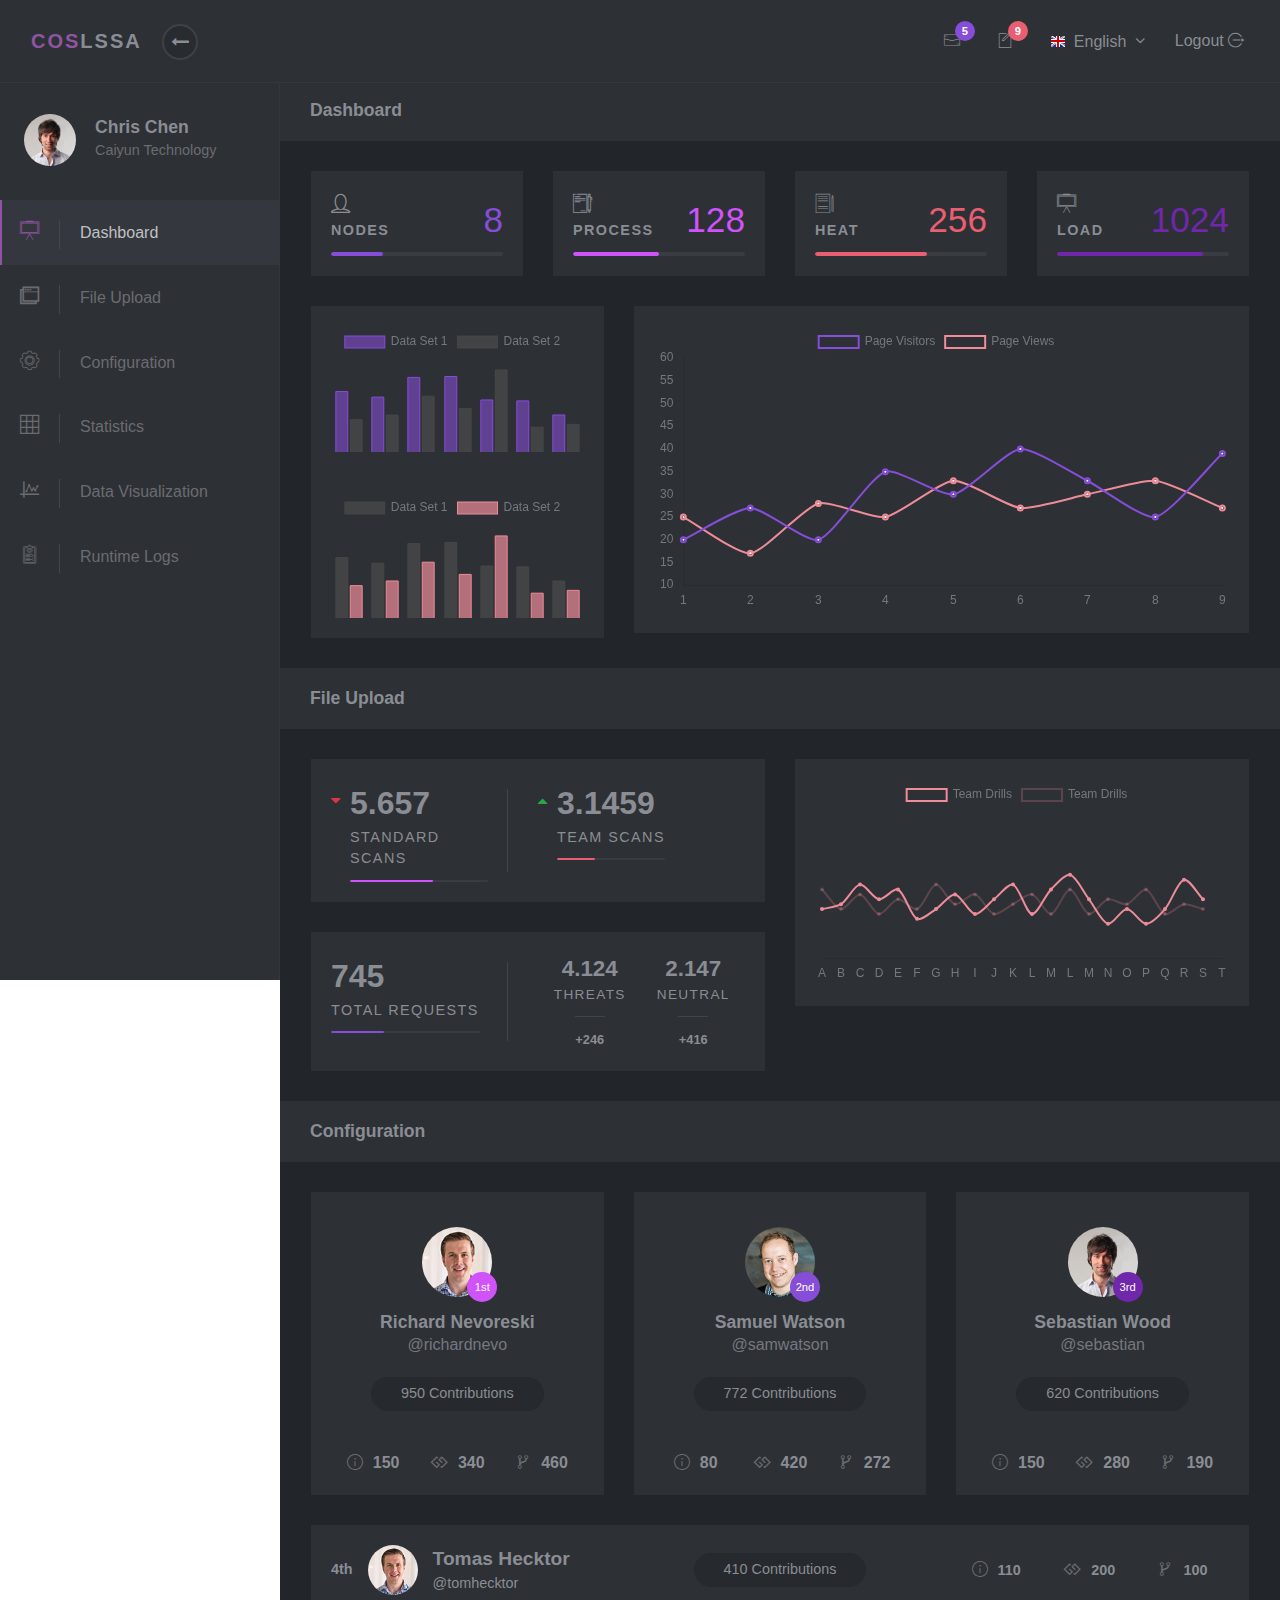
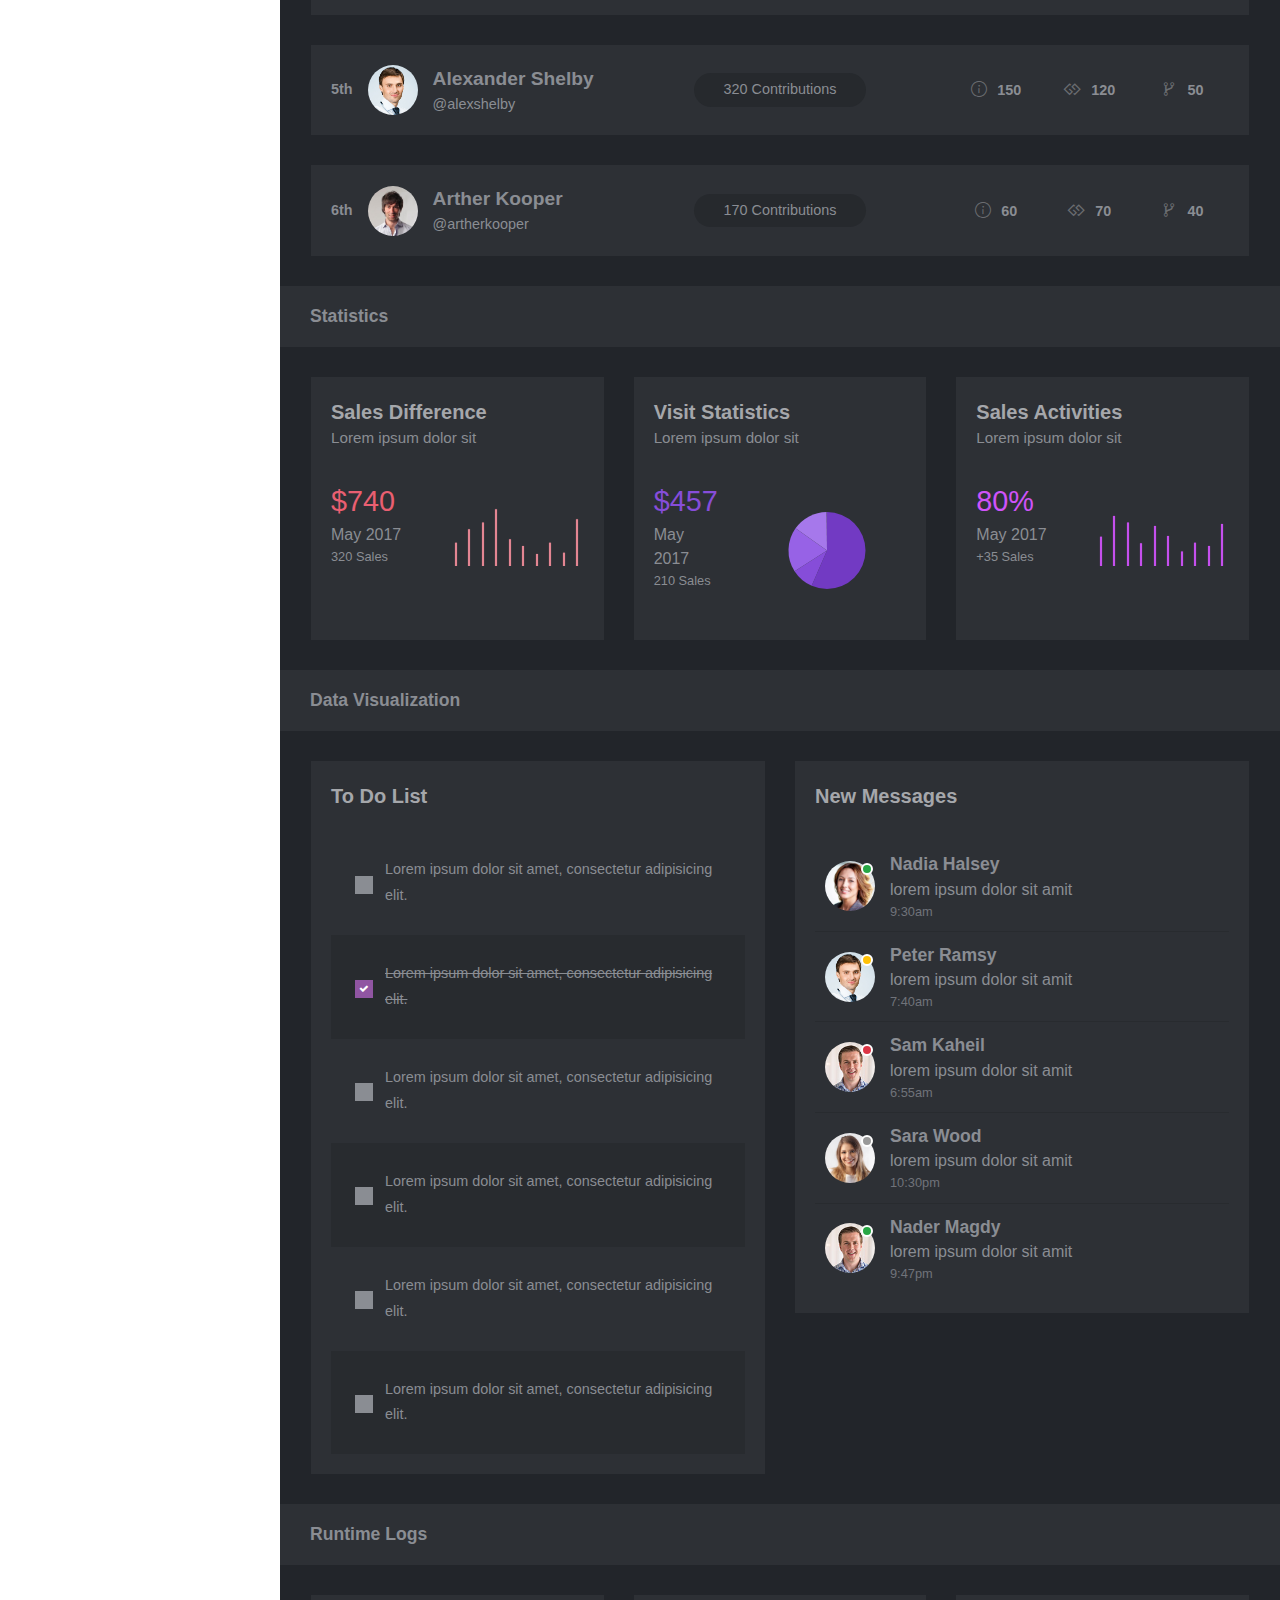
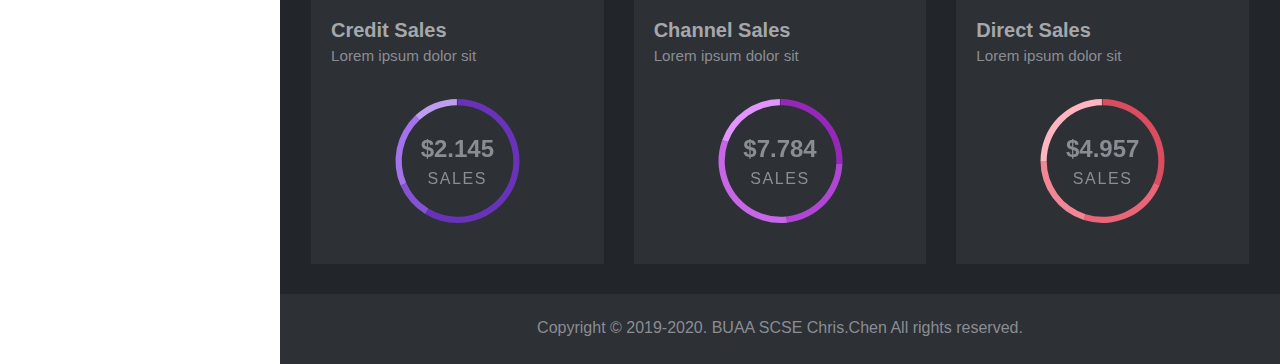
==== FrontEnd/index.html @ 03a977c8 "add anchor positioning" ====
<!DOCTYPE html>
<html>

<head>
  <meta charset="utf-8">
  <meta http-equiv="X-UA-Compatible" content="IE=edge">
  <title>Home</title>
  <meta name="description" content="">
  <meta name="viewport" content="width=device-width, initial-scale=1">
  <meta name="robots" content="all,follow">
  <!-- [LIB] Bootstrap CSS-->
  <link rel="stylesheet" href="vendor/bootstrap/css/bootstrap.min.css">
  <!-- [LIB] Font Awesome CSS-->
  <link rel="stylesheet" href="vendor/font-awesome/css/font-awesome.min.css">
  <!-- 全页图标 -->
  <link rel="stylesheet" href="css/font.css">
  <!-- 主题颜色 -->
  <link rel="stylesheet" href="css/style.violet.css" id="theme-stylesheet">
  <!-- 定制样式/置于底部用于覆盖 -->
  <link rel="stylesheet" href="css/custom.css">
</head>

<body>
  <!-- 头部导航 -->
  <header class="header">
    <nav class="navbar navbar-expand-lg">
      <div class="container-fluid d-flex align-items-center justify-content-between">
        <!-- 导航栏左侧：题头信息 -->
        <div class="navbar-header">
          <!-- 标题文字 -->
          <a href="index.html" class="navbar-brand">
            <div class="brand-text brand-big visible text-uppercase">
              <strong class="text-primary">COS</strong><strong>LSSA</strong></div>
            <div class="brand-text brand-sm"><strong class="text-primary">C</strong><strong>L</strong></div>
          </a>
          <!-- 折叠切换 -->
          <button class="sidebar-toggle"><i class="fa fa-long-arrow-left"></i></button>
        </div>
        <!-- 导航栏左侧：题头信息 end -->
        <!-- 导航栏右侧：功能控件 -->
        <div class="right-menu list-inline no-margin-bottom">
          <!-- 信箱内容 -->
          <div class="list-inline-item dropdown">
            <a id="navbarDropdownMenuLink1" href="#" data-toggle="dropdown" aria-haspopup="true" aria-expanded="false" class="nav-link messages-toggle">
              <i class="icon-email"></i><span class="badge dashbg-1">5</span>
            </a>
            <div aria-labelledby="navbarDropdownMenuLink1" class="dropdown-menu messages">
              <a href="#" class="dropdown-item message d-flex align-items-center">
                <div class="profile"><img src="img/avatar-3.jpg" alt="..." class="img-fluid">
                  <div class="status online"></div>
                </div>
                <div class="content">
                  <strong class="d-block">Nadia Halsey</strong>
                  <span class="d-block">lorem ipsum dolor sit amit</span><small class="date d-block">9:30am</small>
                </div>
              </a>
              <a href="#" class="dropdown-item message d-flex align-items-center">
                <div class="profile"><img src="img/avatar-2.jpg" alt="..." class="img-fluid">
                  <div class="status away"></div>
                </div>
                <div class="content">
                  <strong class="d-block">Peter Ramsy</strong>
                  <span class="d-block">lorem ipsum dolor sit amit</span><small class="date d-block">7:40am</small></div>
              </a>
              <a href="#" class="dropdown-item message d-flex align-items-center">
                <div class="profile"><img src="img/avatar-1.jpg" alt="..." class="img-fluid">
                  <div class="status busy"></div>
                </div>
                <div class="content">
                  <strong class="d-block">Sam Kaheil</strong>
                  <span class="d-block">lorem ipsum dolor sit amit</span><small class="date d-block">6:55am</small></div>
              </a>
              <a href="#" class="dropdown-item message d-flex align-items-center">
                <div class="profile"><img src="img/avatar-5.jpg" alt="..." class="img-fluid">
                  <div class="status offline"></div>
                </div>
                <div class="content">
                  <strong class="d-block">Sara Wood</strong>
                  <span class="d-block">lorem ipsum dolor sit amit</span><small class="date d-block">10:30pm</small></div>
              </a>
              <a href="#" class="dropdown-item text-center message"> 
                <strong>See All Messages<i class="fa fa-angle-right"></i></strong>
              </a>
            </div>
          </div>
          <!-- 信箱内容 end -->
          <!-- 任务进度 -->
          <div class="list-inline-item dropdown">
            <a id="navbarDropdownMenuLink2" href="#" data-toggle="dropdown" aria-haspopup="true" aria-expanded="false" class="nav-link tasks-toggle">
              <i class="icon-new-file"></i><span class="badge dashbg-3">9</span>
            </a>
            <div aria-labelledby="navbarDropdownMenuLink2" class="dropdown-menu tasks-list">
              <a href="#" class="dropdown-item">
                <div class="text d-flex justify-content-between"><strong>Task 1</strong><span>40% complete</span></div>
                <div class="progress">
                  <div role="progressbar" style="width: 40%" aria-valuenow="40" aria-valuemin="0" aria-valuemax="100" class="progress-bar dashbg-1"></div>
                </div>
              </a>
              <a href="#" class="dropdown-item">
                <div class="text d-flex justify-content-between"><strong>Task 2</strong><span>20% complete</span></div>
                <div class="progress">
                  <div role="progressbar" style="width: 20%" aria-valuenow="20" aria-valuemin="0" aria-valuemax="100" class="progress-bar dashbg-3"></div>
                </div>
              </a>
              <a href="#" class="dropdown-item">
                <div class="text d-flex justify-content-between"><strong>Task 3</strong><span>70% complete</span></div>
                <div class="progress">
                  <div role="progressbar" style="width: 70%" aria-valuenow="70" aria-valuemin="0" aria-valuemax="100" class="progress-bar dashbg-2"></div>
                </div>
              </a>
              <a href="#" class="dropdown-item">
                <div class="text d-flex justify-content-between"><strong>Task 4</strong><span>30% complete</span></div>
                <div class="progress">
                  <div role="progressbar" style="width: 30%" aria-valuenow="30" aria-valuemin="0" aria-valuemax="100" class="progress-bar dashbg-4"></div>
                </div>
              </a>
              <a href="#" class="dropdown-item">
                <div class="text d-flex justify-content-between"><strong>Task 5</strong><span>65% complete</span></div>
                <div class="progress">
                  <div role="progressbar" style="width: 65%" aria-valuenow="65" aria-valuemin="0" aria-valuemax="100" class="progress-bar dashbg-1"></div>
                </div>
              </a>
              <a href="#" class="dropdown-item text-center"> 
                <strong>See All Tasks <i class="fa fa-angle-right"></i></strong>
              </a>
            </div>
          </div>
          <!-- 任务进度 end-->
          
          <!-- 语言选择器 -->
          <div class="list-inline-item dropdown">
            <a id="languages" rel="nofollow" data-target="#" href="#" data-toggle="dropdown" aria-haspopup="true" aria-expanded="false" class="nav-link language dropdown-toggle">
              <img src="img/flags/16/GB.png" alt="English">
              <span class="d-none d-sm-inline-block">English</span>
            </a>
            <div aria-labelledby="languages" class="dropdown-menu">
              <a rel="nofollow" href="#" class="dropdown-item">
                <img src="img/flags/16/CN.png" alt="English" class="mr-2"><span>Chinese</span>
              </a>
              <a rel="nofollow" href="#" class="dropdown-item">
                <img src="img/flags/16/DE.png" alt="English" class="mr-2"><span>German</span>
              </a>
              <a rel="nofollow" href="#" class="dropdown-item">
                <img src="img/flags/16/FR.png" alt="English" class="mr-2"><span>French</span>
              </a>
              <a rel="nofollow" href="#" class="dropdown-item">
                <img src="img/flags/16/JP.png" alt="English" class="mr-2"><span>Japanese</span>
              </a>
            </div>
          </div>
          <!-- 语言选择器 end -->
          <!-- 登陆/注销 -->
          <div class="list-inline-item logout"> 
            <a id="logout" href="login.html" class="nav-link"> 
              <span class="d-none d-sm-inline">Logout</span> <i class="icon-logout"></i>
            </a>
          </div>
          <!-- 登陆/注销 end -->
        </div>
      </div>
    </nav>
  </header>
  <div class="d-flex align-items-stretch">
    <!-- 侧边栏导航 -->
    <nav id="sidebar">
      <!-- 作者信息 -->
      <div class="sidebar-header d-flex align-items-center">
        <div class="avatar"><img src="img/avatar-6.jpg" alt="..." class="img-fluid rounded-circle"></div>
        <div class="title">
          <h1 class="h5">Chris Chen</h1>
          <p>Caiyun Technology</p>
        </div>
      </div>
      <!-- 侧边栏菜单导航 -->
      <ul class="list-unstyled">
        <li class="active"><a href="#dashboard"> <i class="icon-writing-whiteboard"></i>Dashboard </a></li>
        <li><a href="#fileUpload"> <i class="icon-windows"></i>File Upload </a></li>
        <li> <a href="#configuration"> <i class="icon-settings"></i>Configuration </a></li>
        <li><a href="#statistics"> <i class="icon-grid"></i>Statistics </a></li>
        <li><a href="#datavisualization"> <i class="icon-chart"></i>Data Visualization </a></li>
        <li><a href="#runtime"> <i class="icon-padnote"></i>Runtime Logs </a></li>
      </ul>
    </nav>
    <!--  侧边栏导航 end -->
    <!-- 页面内容 -->
    <div class="page-content">
      <!-- 页面模块标题 -->
      <div class="page-header" id="dashboard">
        <div class="container-fluid">
          <h2 class="h5 no-margin-bottom">Dashboard</h2>
        </div>
      </div>
      <!-- 配置数据概览 -->
      <section class="no-padding-top no-padding-bottom">
        <div class="container-fluid">
          <div class="row">
            <div class="col-md-3 col-sm-6">
              <div class="statistic-block block">
                <div class="progress-details d-flex align-items-end justify-content-between">
                  <div class="title">
                    <div class="icon"><i class="icon-user-1"></i></div><strong>Nodes</strong>
                  </div>
                  <div class="number dashtext-1">8</div>
                </div>
                <div class="progress progress-template">
                  <div role="progressbar" style="width:30%" aria-valuenow="30" aria-valuemin="0" aria-valuemax="100" class="progress-bar progress-bar-template dashbg-1"></div>
                </div>
              </div>
            </div>
            <div class="col-md-3 col-sm-6">
              <div class="statistic-block block">
                <div class="progress-details d-flex align-items-end justify-content-between">
                  <div class="title">
                    <div class="icon"><i class="icon-contract"></i></div><strong>Process</strong>
                  </div>
                  <div class="number dashtext-2">128</div>
                </div>
                <div class="progress progress-template">
                  <div role="progressbar" style="width:50%" aria-valuenow="50" aria-valuemin="0" aria-valuemax="100" class="progress-bar progress-bar-template dashbg-2"></div>
                </div>
              </div>
            </div>
            <div class="col-md-3 col-sm-6">
              <div class="statistic-block block">
                <div class="progress-details d-flex align-items-end justify-content-between">
                  <div class="title">
                    <div class="icon"><i class="icon-paper-and-pencil"></i></div><strong>heat</strong>
                  </div>
                  <div class="number dashtext-3">256</div>
                </div>
                <div class="progress progress-template">
                  <div role="progressbar" style="width:65%" aria-valuenow="65" aria-valuemin="0" aria-valuemax="100" class="progress-bar progress-bar-template dashbg-3"></div>
                </div>
              </div>
            </div>
            <div class="col-md-3 col-sm-6">
              <div class="statistic-block block">
                <div class="progress-details d-flex align-items-end justify-content-between">
                  <div class="title">
                    <div class="icon"><i class="icon-writing-whiteboard"></i></div><strong>Load</strong>
                  </div>
                  <div class="number dashtext-4">1024</div>
                </div>
                <div class="progress progress-template">
                  <div role="progressbar" style="width:85%" aria-valuenow="85" aria-valuemin="0" aria-valuemax="100" class="progress-bar progress-bar-template dashbg-4"></div>
                </div>
              </div>
            </div>
          </div>
        </div>
      </section>
      <section class="no-padding-bottom">
        <div class="container-fluid">
          <div class="row">
            <div class="col-lg-4">
              <div class="bar-chart block no-margin-bottom">
                <canvas id="barChartExample1"></canvas>
              </div>
              <div class="bar-chart block">
                <canvas id="barChartExample2"></canvas>
              </div>
            </div>
            <div class="col-lg-8">
              <div class="line-cahrt block">
                <canvas id="lineCahrt"></canvas>
              </div>
            </div>
          </div>
        </div>
      </section>
      <div class="page-header" id="fileUpload">
        <div class="container-fluid">
          <h2 class="h5 no-margin-bottom">File Upload</h2>
        </div>
      </div>
      <section class="no-padding-bottom">
        <div class="container-fluid">
          <div class="row">
            <div class="col-lg-6">
              <div class="stats-2-block block d-flex">
                <div class="stats-2 d-flex">
                  <div class="stats-2-arrow low"><i class="fa fa-caret-down"></i></div>
                  <div class="stats-2-content"><strong class="d-block">5.657</strong><span class="d-block">Standard
                      Scans</span>
                    <div class="progress progress-template progress-small">
                      <div role="progressbar" style="width: 60%;" aria-valuenow="30" aria-valuemin="0"
                        aria-valuemax="100" class="progress-bar progress-bar-template progress-bar-small dashbg-2">
                      </div>
                    </div>
                  </div>
                </div>
                <div class="stats-2 d-flex">
                  <div class="stats-2-arrow height"><i class="fa fa-caret-up"></i></div>
                  <div class="stats-2-content"><strong class="d-block">3.1459</strong><span class="d-block">Team
                      Scans</span>
                    <div class="progress progress-template progress-small">
                      <div role="progressbar" style="width: 35%;" aria-valuenow="30" aria-valuemin="0"
                        aria-valuemax="100" class="progress-bar progress-bar-template progress-bar-small dashbg-3">
                      </div>
                    </div>
                  </div>
                </div>
              </div>
              <div class="stats-3-block block d-flex">
                <div class="stats-3"><strong class="d-block">745</strong><span class="d-block">Total requests</span>
                  <div class="progress progress-template progress-small">
                    <div role="progressbar" style="width: 35%;" aria-valuenow="30" aria-valuemin="0" aria-valuemax="100"
                      class="progress-bar progress-bar-template progress-bar-small dashbg-1"></div>
                  </div>
                </div>
                <div class="stats-3 d-flex justify-content-between text-center">
                  <div class="item"><strong class="d-block strong-sm">4.124</strong><span
                      class="d-block span-sm">Threats</span>
                    <div class="line"></div><small>+246</small>
                  </div>
                  <div class="item"><strong class="d-block strong-sm">2.147</strong><span
                      class="d-block span-sm">Neutral</span>
                    <div class="line"></div><small>+416</small>
                  </div>
                </div>
              </div>
            </div>
            <div class="col-lg-6">
              <div class="drills-chart block">
                <canvas id="lineChart1"></canvas>
              </div>
            </div>
          </div>
        </div>
      </section>
      <div class="page-header" id="configuration">
        <div class="container-fluid">
          <h2 class="h5 no-margin-bottom">Configuration</h2>
        </div>
      </div>
      <section class="no-padding-bottom">
        <div class="container-fluid">
          <div class="row">
            <div class="col-lg-4">
              <div class="user-block block text-center">
                <div class="avatar"><img src="img/avatar-1.jpg" alt="..." class="img-fluid">
                  <div class="order dashbg-2">1st</div>
                </div><a href="#" class="user-title">
                  <h3 class="h5">Richard Nevoreski</h3><span>@richardnevo</span>
                </a>
                <div class="contributions">950 Contributions</div>
                <div class="details d-flex">
                  <div class="item"><i class="icon-info"></i><strong>150</strong></div>
                  <div class="item"><i class="fa fa-gg"></i><strong>340</strong></div>
                  <div class="item"><i class="icon-flow-branch"></i><strong>460</strong></div>
                </div>
              </div>
            </div>
            <div class="col-lg-4">
              <div class="user-block block text-center">
                <div class="avatar"><img src="img/avatar-4.jpg" alt="..." class="img-fluid">
                  <div class="order dashbg-1">2nd</div>
                </div><a href="#" class="user-title">
                  <h3 class="h5">Samuel Watson</h3><span>@samwatson</span>
                </a>
                <div class="contributions">772 Contributions</div>
                <div class="details d-flex">
                  <div class="item"><i class="icon-info"></i><strong>80</strong></div>
                  <div class="item"><i class="fa fa-gg"></i><strong>420</strong></div>
                  <div class="item"><i class="icon-flow-branch"></i><strong>272</strong></div>
                </div>
              </div>
            </div>
            <div class="col-lg-4">
              <div class="user-block block text-center">
                <div class="avatar"><img src="img/avatar-6.jpg" alt="..." class="img-fluid">
                  <div class="order dashbg-4">3rd</div>
                </div><a href="#" class="user-title">
                  <h3 class="h5">Sebastian Wood</h3><span>@sebastian</span>
                </a>
                <div class="contributions">620 Contributions</div>
                <div class="details d-flex">
                  <div class="item"><i class="icon-info"></i><strong>150</strong></div>
                  <div class="item"><i class="fa fa-gg"></i><strong>280</strong></div>
                  <div class="item"><i class="icon-flow-branch"></i><strong>190</strong></div>
                </div>
              </div>
            </div>
          </div>
          <div class="public-user-block block">
            <div class="row d-flex align-items-center">
              <div class="col-lg-4 d-flex align-items-center">
                <div class="order">4th</div>
                <div class="avatar"> <img src="img/avatar-1.jpg" alt="..." class="img-fluid"></div><a href="#"
                  class="name"><strong class="d-block">Tomas Hecktor</strong><span
                    class="d-block">@tomhecktor</span></a>
              </div>
              <div class="col-lg-4 text-center">
                <div class="contributions">410 Contributions</div>
              </div>
              <div class="col-lg-4">
                <div class="details d-flex">
                  <div class="item"><i class="icon-info"></i><strong>110</strong></div>
                  <div class="item"><i class="fa fa-gg"></i><strong>200</strong></div>
                  <div class="item"><i class="icon-flow-branch"></i><strong>100</strong></div>
                </div>
              </div>
            </div>
          </div>
          <div class="public-user-block block">
            <div class="row d-flex align-items-center">
              <div class="col-lg-4 d-flex align-items-center">
                <div class="order">5th</div>
                <div class="avatar"> <img src="img/avatar-2.jpg" alt="..." class="img-fluid"></div><a href="#"
                  class="name"><strong class="d-block">Alexander Shelby</strong><span
                    class="d-block">@alexshelby</span></a>
              </div>
              <div class="col-lg-4 text-center">
                <div class="contributions">320 Contributions</div>
              </div>
              <div class="col-lg-4">
                <div class="details d-flex">
                  <div class="item"><i class="icon-info"></i><strong>150</strong></div>
                  <div class="item"><i class="fa fa-gg"></i><strong>120</strong></div>
                  <div class="item"><i class="icon-flow-branch"></i><strong>50</strong></div>
                </div>
              </div>
            </div>
          </div>
          <div class="public-user-block block">
            <div class="row d-flex align-items-center">
              <div class="col-lg-4 d-flex align-items-center">
                <div class="order">6th</div>
                <div class="avatar"> <img src="img/avatar-6.jpg" alt="..." class="img-fluid"></div><a href="#"
                  class="name"><strong class="d-block">Arther Kooper</strong><span
                    class="d-block">@artherkooper</span></a>
              </div>
              <div class="col-lg-4 text-center">
                <div class="contributions">170 Contributions</div>
              </div>
              <div class="col-lg-4">
                <div class="details d-flex">
                  <div class="item"><i class="icon-info"></i><strong>60</strong></div>
                  <div class="item"><i class="fa fa-gg"></i><strong>70</strong></div>
                  <div class="item"><i class="icon-flow-branch"></i><strong>40</strong></div>
                </div>
              </div>
            </div>
          </div>
        </div>
      </section>
      <div class="page-header" id="statistics">
        <div class="container-fluid">
          <h2 class="h5 no-margin-bottom">Statistics</h2>
        </div>
      </div>
      <section class="margin-bottom-sm">
        <div class="container-fluid">
          <div class="row d-flex align-items-stretch">
            <div class="col-lg-4">
              <div class="stats-with-chart-1 block">
                <div class="title"> <strong class="d-block">Sales Difference</strong><span class="d-block">Lorem ipsum
                    dolor sit</span></div>
                <div class="row d-flex align-items-end justify-content-between">
                  <div class="col-5">
                    <div class="text"><strong class="d-block dashtext-3">$740</strong><span class="d-block">May
                        2017</span><small class="d-block">320 Sales</small></div>
                  </div>
                  <div class="col-7">
                    <div class="bar-chart chart">
                      <canvas id="salesBarChart1"></canvas>
                    </div>
                  </div>
                </div>
              </div>
            </div>
            <div class="col-lg-4">
              <div class="stats-with-chart-1 block">
                <div class="title"> <strong class="d-block">Visit Statistics</strong><span class="d-block">Lorem ipsum
                    dolor sit</span></div>
                <div class="row d-flex align-items-end justify-content-between">
                  <div class="col-4">
                    <div class="text"><strong class="d-block dashtext-1">$457</strong><span class="d-block">May
                        2017</span><small class="d-block">210 Sales</small></div>
                  </div>
                  <div class="col-8">
                    <div class="bar-chart chart">
                      <canvas id="visitPieChart"></canvas>
                    </div>
                  </div>
                </div>
              </div>
            </div>
            <div class="col-lg-4">
              <div class="stats-with-chart-1 block">
                <div class="title"> <strong class="d-block">Sales Activities</strong><span class="d-block">Lorem ipsum
                    dolor sit</span></div>
                <div class="row d-flex align-items-end justify-content-between">
                  <div class="col-5">
                    <div class="text"><strong class="d-block dashtext-2">80%</strong><span class="d-block">May
                        2017</span><small class="d-block">+35 Sales</small></div>
                  </div>
                  <div class="col-7">
                    <div class="bar-chart chart">
                      <canvas id="salesBarChart2"></canvas>
                    </div>
                  </div>
                </div>
              </div>
            </div>
          </div>
        </div>
      </section>
      <div class="page-header" id="datavisualization">
        <div class="container-fluid">
          <h2 class="h5 no-margin-bottom">Data Visualization</h2>
        </div>
      </div>
      <section class="no-padding-bottom">
        <div class="container-fluid">
          <div class="row">
            <div class="col-lg-6">
              <div class="checklist-block block">
                <div class="title"><strong>To Do List</strong></div>
                <div class="checklist">
                  <div class="item d-flex align-items-center">
                    <input type="checkbox" id="input-1" name="input-1" class="checkbox-template">
                    <label for="input-1">Lorem ipsum dolor sit amet, consectetur adipisicing elit.</label>
                  </div>
                  <div class="item d-flex align-items-center">
                    <input type="checkbox" id="input-2" name="input-2" checked class="checkbox-template">
                    <label for="input-2">Lorem ipsum dolor sit amet, consectetur adipisicing elit.</label>
                  </div>
                  <div class="item d-flex align-items-center">
                    <input type="checkbox" id="input-3" name="input-3" class="checkbox-template">
                    <label for="input-3">Lorem ipsum dolor sit amet, consectetur adipisicing elit.</label>
                  </div>
                  <div class="item d-flex align-items-center">
                    <input type="checkbox" id="input-4" name="input-4" class="checkbox-template">
                    <label for="input-4">Lorem ipsum dolor sit amet, consectetur adipisicing elit.</label>
                  </div>
                  <div class="item d-flex align-items-center">
                    <input type="checkbox" id="input-5" name="input-5" class="checkbox-template">
                    <label for="input-5">Lorem ipsum dolor sit amet, consectetur adipisicing elit.</label>
                  </div>
                  <div class="item d-flex align-items-center">
                    <input type="checkbox" id="input-6" name="input-6" class="checkbox-template">
                    <label for="input-6">Lorem ipsum dolor sit amet, consectetur adipisicing elit.</label>
                  </div>
                </div>
              </div>
            </div>
            <div class="col-lg-6">
              <div class="messages-block block">
                <div class="title"><strong>New Messages</strong></div>
                <div class="messages"><a href="#" class="message d-flex align-items-center">
                    <div class="profile"><img src="img/avatar-3.jpg" alt="..." class="img-fluid">
                      <div class="status online"></div>
                    </div>
                    <div class="content"> <strong class="d-block">Nadia Halsey</strong><span class="d-block">lorem ipsum
                        dolor sit amit</span><small class="date d-block">9:30am</small></div>
                  </a><a href="#" class="message d-flex align-items-center">
                    <div class="profile"><img src="img/avatar-2.jpg" alt="..." class="img-fluid">
                      <div class="status away"></div>
                    </div>
                    <div class="content"> <strong class="d-block">Peter Ramsy</strong><span class="d-block">lorem ipsum
                        dolor sit amit</span><small class="date d-block">7:40am</small></div>
                  </a><a href="#" class="message d-flex align-items-center">
                    <div class="profile"><img src="img/avatar-1.jpg" alt="..." class="img-fluid">
                      <div class="status busy"></div>
                    </div>
                    <div class="content"> <strong class="d-block">Sam Kaheil</strong><span class="d-block">lorem ipsum
                        dolor sit amit</span><small class="date d-block">6:55am</small></div>
                  </a><a href="#" class="message d-flex align-items-center">
                    <div class="profile"><img src="img/avatar-5.jpg" alt="..." class="img-fluid">
                      <div class="status offline"></div>
                    </div>
                    <div class="content"> <strong class="d-block">Sara Wood</strong><span class="d-block">lorem ipsum
                        dolor sit amit</span><small class="date d-block">10:30pm</small></div>
                  </a><a href="#" class="message d-flex align-items-center">
                    <div class="profile"><img src="img/avatar-1.jpg" alt="..." class="img-fluid">
                      <div class="status online"></div>
                    </div>
                    <div class="content"> <strong class="d-block">Nader Magdy</strong><span class="d-block">lorem ipsum
                        dolor sit amit</span><small class="date d-block">9:47pm</small></div>
                  </a></div>
              </div>
            </div>
          </div>
        </div>
      </section>
      <div class="page-header" id="runtime">
        <div class="container-fluid">
          <h2 class="h5 no-margin-bottom">Runtime Logs</h2>
        </div>
      </div>
      <section>
        <div class="container-fluid">
          <div class="row">
            <div class="col-lg-4">
              <div class="stats-with-chart-2 block">
                <div class="title"><strong class="d-block">Credit Sales</strong><span class="d-block">Lorem ipsum dolor
                    sit</span></div>
                <div class="piechart chart">
                  <canvas id="pieChartHome1"></canvas>
                  <div class="text"><strong class="d-block">$2.145</strong><span class="d-block">Sales</span></div>
                </div>
              </div>
            </div>
            <div class="col-lg-4">
              <div class="stats-with-chart-2 block">
                <div class="title"><strong class="d-block">Channel Sales</strong><span class="d-block">Lorem ipsum dolor
                    sit</span></div>
                <div class="piechart chart">
                  <canvas id="pieChartHome2"></canvas>
                  <div class="text"><strong class="d-block">$7.784</strong><span class="d-block">Sales</span></div>
                </div>
              </div>
            </div>
            <div class="col-lg-4">
              <div class="stats-with-chart-2 block">
                <div class="title"><strong class="d-block">Direct Sales</strong><span class="d-block">Lorem ipsum dolor
                    sit</span></div>
                <div class="piechart chart">
                  <canvas id="pieChartHome3"></canvas>
                  <div class="text"><strong class="d-block">$4.957</strong><span class="d-block">Sales</span></div>
                </div>
              </div>
            </div>
          </div>
        </div>
      </section>

      <footer class="footer">
        <div class="footer__block block no-margin-bottom">
          <div class="container-fluid text-center">
            <p class="no-margin-bottom">Copyright &copy; 2019-2020. BUAA SCSE Chris.Chen All rights reserved.</p>
          </div>
        </div>
      </footer>
    </div>
  </div>
  <!-- JavaScript files-->
  <script src="vendor/jquery/jquery.min.js"></script>
  <script src="vendor/popper.js/umd/popper.min.js"> </script>
  <script src="vendor/bootstrap/js/bootstrap.min.js"></script>
  <script src="vendor/jquery.cookie/jquery.cookie.js"> </script>
  <script src="vendor/chart.js/Chart.min.js"></script>
  <script src="vendor/jquery-validation/jquery.validate.min.js"></script>
  <script src="js/charts-home.js"></script>
  <script src="js/front.js"></script>
</body>

</html>
---- FrontEnd/css/font.css ----
@charset "UTF-8";

@font-face {
  font-family: "dark-dashboard";
  src:url("../fonts/dark-dashboard.eot");
  src:url("../fonts/dark-dashboard.eot?#iefix") format("embedded-opentype"),
    url("../fonts/dark-dashboard.woff") format("woff"),
    url("../fonts/dark-dashboard.ttf") format("truetype"),
    url("../fonts/dark-dashboard.svg#dark-dashboard") format("svg");
  font-weight: normal;
  font-style: normal;

}

[data-icon]:before {
  font-family: "dark-dashboard" !important;
  content: attr(data-icon);
  font-style: normal !important;
  font-weight: normal !important;
  font-variant: normal !important;
  text-transform: none !important;
  speak: none;
  line-height: 1;
  -webkit-font-smoothing: antialiased;
  -moz-osx-font-smoothing: grayscale;
}

[class^="icon-"]:before,
[class*=" icon-"]:before {
  font-family: "dark-dashboard" !important;
  font-style: normal !important;
  font-weight: normal !important;
  font-variant: normal !important;
  text-transform: none !important;
  speak: none;
  line-height: 1;
  -webkit-font-smoothing: antialiased;
  -moz-osx-font-smoothing: grayscale;
}

.icon-bars:before {
  content: "\61";
}
.icon-cloud:before {
  content: "\62";
}
.icon-computer:before {
  content: "\63";
}
.icon-contract:before {
  content: "\64";
}
.icon-controls:before {
  content: "\65";
}
.icon-dashboard:before {
  content: "\66";
}
.icon-email:before {
  content: "\67";
}
.icon-info:before {
  content: "\69";
}
.icon-layers:before {
  content: "\6a";
}
.icon-light-bulb:before {
  content: "\6b";
}
.icon-paper-and-pencil:before {
  content: "\6c";
}
.icon-pie-chart:before {
  content: "\6d";
}
.icon-pie-chart-1:before {
  content: "\6e";
}
.icon-presentation:before {
  content: "\6f";
}
.icon-settings:before {
  content: "\70";
}
.icon-settings-1:before {
  content: "\71";
}
.icon-three-cells:before {
  content: "\72";
}
.icon-writing-whiteboard:before {
  content: "\73";
}
.icon-magnifying-glass-browser:before {
  content: "\74";
}
.icon-new-file:before {
  content: "\75";
}
.icon-close:before {
  content: "\76";
}
.icon-flask:before {
  content: "\77";
}
.icon-grid:before {
  content: "\78";
}
.icon-picture:before {
  content: "\79";
}
.icon-website:before {
  content: "\7a";
}
.icon-line-chart:before {
  content: "\41";
}
.icon-log-out:before {
  content: "\42";
}
.icon-page:before {
  content: "\43";
}
.icon-log-out-1:before {
  content: "\44";
}
.icon-bill:before {
  content: "\45";
}
.icon-check:before {
  content: "\46";
}
.icon-list:before {
  content: "\47";
}
.icon-padnote:before {
  content: "\48";
}
.icon-pencil-case:before {
  content: "\49";
}
.icon-user:before {
  content: "\4a";
}
.icon-form-1:before {
  content: "\4b";
}
.icon-list-1:before {
  content: "\4c";
}
.icon-mail:before {
  content: "\4d";
}
.icon-presentation-1:before {
  content: "\4e";
}
.icon-logout:before {
  content: "\4f";
}
.icon-home:before {
  content: "\50";
}
.icon-windows:before {
  content: "\51";
}
.icon-chart:before {
  content: "\52";
}
.icon-repo-forked:before {
  content: "\68";
}
.icon-flow-branch:before {
  content: "\53";
}
.icon-user-outline:before {
  content: "\54";
}
.icon-user-1:before {
  content: "\55";
}
---- FrontEnd/css/style.violet.css ----
/*
* ==========================================================
*     GENERAL STYLING 
* ==========================================================
*/
body {
  position: relative;
}

section {
  padding: 0 1rem;
}

a {
  -webkit-transition: all 0.3s;
  transition: all 0.3s;
  display: inline-block;
}

.dashtext-1 {
  color: #864DD9 !important;
}

.dashtext-2 {
  color: #CF53F9 !important;
}

.dashtext-3 {
  color: #e95f71 !important;
}

.dashtext-4 {
  color: #7127AC !important;
}

.dashbg-1 {
  background: #864DD9;
}

.dashbg-2 {
  background: #CF53F9;
}

.dashbg-3 {
  background: #e95f71;
}

.dashbg-4 {
  background: #7127AC;
}

.text-bold {
  font-weight: 700;
}

.text-small {
  font-size: 0.8rem;
}

.text-gray-light {
  color: #dee2e6;
}

.text-gray {
  color: #8a8d93;
}

.text-gray-dark {
  color: #6a6c70;
}

.text-black {
  color: #000;
}

.text-uppercase {
  letter-spacing: 0.1em;
}

.lh-2 {
  line-height: 2;
}

.list-group-item {
  border-right: 0;
  border-left: 0;
}

.list-group-item:first-child, .list-group-item:last-child {
  border-radius: 0;
}

.overflow-hidden {
  overflow: hidden;
}

.tile-link {
  position: absolute;
  cursor: pointer;
  width: 100%;
  height: 100%;
  left: 0;
  top: 0;
  z-index: 30;
}

p {
  line-height: 1.7;
}

button {
  cursor: pointer;
}

i,
span,
strong {
  display: inline-block;
}

input {
  outline: none;
}

pre {
  color: #8a8d93;
}

.dropdown-divider {
  border-top-color: #6a6c70;
}

.no-padding {
  padding: 0 !important;
}

.no-padding-top {
  padding-top: 0 !important;
}

.no-padding-bottom {
  padding-bottom: 0 !important;
}

.no-margin {
  margin: 0 !important;
}

.no-margin-top {
  margin-top: 0 !important;
}

.no-margin-bottom {
  margin-bottom: 0 !important;
}

.padding-top-sm {
  padding-top: 30px !important;
}

.padding-bottom-sm {
  padding-bottom: 30px !important;
}

.margin-top-sm {
  margin-top: 30px !important;
}

.margin-bottom-sm {
  margin-bottom: 30px !important;
}

.breadcrumb {
  background: none;
  padding: 20px 20px;
  margin-bottom: 0;
  color: #8a8d93;
}

.breadcrumb a {
  color: #9055A2;
  text-decoration: none !important;
}

.breadcrumb li.active {
  color: #585a5f;
}

.breadcrumb-item + .breadcrumb-item::before {
  color: #585a5f;
}

.block {
  padding: 20px;
  background: #2d3035;
  color: #8a8d93;
  margin-bottom: 30px;
}

.card {
  margin-bottom: 30px;
  -webkit-box-shadow: 2px 2px 2px rgba(0, 0, 0, 0.1), -1px 0 2px rgba(0, 0, 0, 0.05);
  box-shadow: 2px 2px 2px rgba(0, 0, 0, 0.1), -1px 0 2px rgba(0, 0, 0, 0.05);
}

.card-header h1,
.card-header h2,
.card-header h3,
.card-header h4,
.card-header h5,
.card-header h6 {
  margin-bottom: 0;
}

.page-content {
  position: relative;
  background: #22252a;
  min-height: 100vh;
  width: calc(100% - 280px);
  padding: 0;
  padding-bottom: 70px;
}

.page-content.active {
  width: 100%;
}

.page-header {
  padding: 20px 15px;
  background: #2d3035;
  color: #8a8d93;
  margin-bottom: 30px;
}

.footer {
  position: absolute;
  bottom: 0;
  width: 100%;
}

.footer .footer__block {
  min-height: 70px;
}

.dropdown-menu {
  -webkit-box-shadow: 2px 2px 2px rgba(0, 0, 0, 0.1), -1px -1px 2px rgba(0, 0, 0, 0.1);
  box-shadow: 2px 2px 2px rgba(0, 0, 0, 0.1), -1px -1px 2px rgba(0, 0, 0, 0.1);
  color: #8a8d93;
  font-size: 1rem;
  min-width: 200px;
  background: #2d3035;
  border-radius: 0;
  padding: 0;
  /*margin-top: 21px;*/
  border: 1px solid #393c43;
}

.dropdown-menu a {
  color: inherit;
}

.dropdown-menu a:hover {
  background: #9055A2;
  color: #fff;
}

.dropdown-toggle {
  background: none;
  outline: none;
  border-radius: 0;
}

.dropdown-toggle span.caret {
  color: #555;
}

.dropdown-toggle::after {
  border: none !important;
  content: '\f107';
  vertical-align: baseline;
  font-family: 'FontAwesome';
  margin-left: .25rem;
  margin-right: 0.5rem;
}

i[class*='icon-'] {
  -webkit-transform: translateY(2px);
  transform: translateY(2px);
}

.dropdown-menu a {
  padding: 10px 15px;
  font-size: 0.9rem;
  text-transform: none;
}

.dropdown-menu a:hover {
  color: #fff;
}

.dropdown-submenu {
  position: relative;
}

.dropdown-submenu > .dropdown-menu {
  top: 0;
  left: 100%;
  margin-top: -2px;
  font-size: 1rem;
}

.megamenu {
  width: 100%;
  padding: 40px 30px;
  margin-top: 0 !important;
  z-index: 11 !important;
}

.megamenu strong {
  margin-bottom: 10px;
  display: block;
}

.megamenu ul {
  padding: 0;
  margin: 0;
}

.megamenu ul a {
  padding: 5px 0 !important;
  text-decoration: none;
  color: #555;
  font-size: 0.9em !important;
}

.megamenu ul a:hover {
  background: none;
  color: #9055A2 !important;
}

.megamenu .megamenu-buttons {
  color: #fff;
  margin-top: 40px;
}

.megamenu .megamenu-buttons .megamenu-button-link {
  padding: 20px !important;
  text-decoration: none;
  font-weight: 300;
}

.megamenu .megamenu-buttons .megamenu-button-link.dashbg-1:hover {
  background: #7838d5 !important;
}

.megamenu .megamenu-buttons .megamenu-button-link.dashbg-2:hover {
  background: #c83af8 !important;
}

.megamenu .megamenu-buttons .megamenu-button-link.dashbg-3:hover {
  background: #e6495d !important;
}

.megamenu .megamenu-buttons .megamenu-button-link.dashbg-4:hover {
  background: #632297 !important;
}

.block .title {
  margin-bottom: 20px;
}

.block .title strong:first-child {
  font-size: 1.25rem;
  color: #a5a7ab;
}

.block .title span:first-child {
  font-weight: 300;
  font-size: 0.95rem;
}

/*
* ==========================================================
*     NAVBAR
* ==========================================================
*/
nav.navbar {
  background: #2d3035;
  color: #8a8d93;
  padding-top: 20px;
  padding-bottom: 20px;
  border-bottom: 1px solid #34373d;
  z-index: 10;
}

nav.navbar .sidebar-toggle {
  width: 36px;
  height: 36px;
  line-height: 29px;
  text-align: center;
  border-radius: 50%;
  background: #282b2f;
  color: #8a8d93;
  font-size: 1.1rem;
  border: 2px solid #3d4148;
  outline: none;
}

nav.navbar a {
  color: inherit;
}

nav.navbar .brand-text {
  display: none;
  font-weight: 700;
}

nav.navbar .brand-text.visible {
  display: block;
}

nav.navbar a.nav-link {
  padding: .5rem .3rem;
  position: relative;
}

nav.navbar a.nav-link .badge {
  width: 20px;
  height: 20px;
  line-height: 20px;
  color: #fff;
  text-align: center;
  border-radius: 50%;
  padding: 0;
  font-size: 0.7rem;
  position: absolute;
  top: 0;
  right: -10px;
}

nav.navbar .messages-toggle,
nav.navbar .tasks-toggle {
  margin-right: 15px;
}

nav.navbar .menu-large {
  position: static !important;
}

nav.navbar .search-panel {
  display: none;
}

nav.navbar .search-inner {
  width: 100vw;
  height: 100vh;
  position: fixed;
  top: 0;
  left: 0;
  background: rgba(45, 48, 53, 0.95);
  z-index: 9;
}

nav.navbar .search-inner .close-btn {
  position: absolute;
  top: 20px;
  right: 40px;
  font-size: 1.1em;
  font-weight: 400;
  cursor: pointer;
}

nav.navbar .search-inner form {
  width: 100%;
  max-width: 800px;
  padding: 20px;
}

nav.navbar .search-inner .form-group {
  position: relative;
}

nav.navbar .search-inner .submit {
  background: none;
  font-size: 2.3rem;
  position: absolute;
  right: 0;
  bottom: 0;
  color: #8a8d93;
  border: none;
  font-weight: 700 !important;
}

nav.navbar .search-inner input {
  background: none;
  width: 100%;
  font-size: 2rem;
  border: none;
  border-bottom: 1px solid #444951;
  color: #8a8d93;
}

nav.navbar .search-inner input::-moz-placeholder {
  font-family: "Muli", sans-serif;
  font-weight: 300 !important;
  color: #585a5f;
}

nav.navbar .search-inner input::-webkit-input-placeholder {
  font-family: "Muli", sans-serif;
  font-weight: 300 !important;
  color: #585a5f;
}

nav.navbar .search-inner input:-ms-input-placeholder {
  font-family: "Muli", sans-serif;
  font-weight: 300 !important;
  color: #585a5f;
}

nav.navbar .dropdown-menu {
  min-width: 300px;
  margin-top: 21px;
  left: auto;
  right: 0;
}

nav.navbar .messages a {
  padding: 15px !important;
}

nav.navbar .dropdown-item {
  padding: 1rem !important;
  border-bottom: 1px solid #393c43;
}

nav.navbar .dropdown-item:hover {
  background: #282b2f;
}

nav.navbar .dropdown-item:last-of-type {
  border-bottom: none;
}

nav.navbar .dropdown-item.message {
  color: #8a8d93;
  text-decoration: none;
}

nav.navbar .dropdown-item.message li:last-of-type a {
  border-bottom: none;
}

nav.navbar .dropdown-item.message .profile {
  width: 50px;
  height: 50px;
  border-radius: 50%;
  margin-right: 15px;
  position: relative;
}

nav.navbar .dropdown-item.message .profile img {
  width: 100%;
  height: 100%;
  border-radius: 50%;
}

nav.navbar .dropdown-item.message .profile .status {
  width: 12px;
  height: 12px;
  border-radius: 50%;
  border: 2px solid #fff;
  position: absolute;
  top: 2px;
  right: 2px;
}

nav.navbar .dropdown-item.message .profile .status.online {
  background: #28a745;
}

nav.navbar .dropdown-item.message .profile .status.away {
  background: #ffc107;
}

nav.navbar .dropdown-item.message .profile .status.busy {
  background: #dc3545;
}

nav.navbar .dropdown-item.message .profile .status.offline {
  background: #999;
}

nav.navbar .dropdown-item.message .content strong {
  font-size: 1rem;
}

nav.navbar .dropdown-item.message .content span {
  font-weight: 300;
  font-size: 0.85rem;
}

nav.navbar .dropdown-item.message .content .date {
  color: #70737a;
}

nav.navbar .tasks-list strong {
  font-size: 1rem;
}

nav.navbar .tasks-list span {
  font-size: 0.95rem;
}

nav.navbar .tasks-list .progress {
  height: 2px;
  margin-top: 10px;
  background: #444951;
}

nav.navbar a.language span {
  margin-left: .2rem;
  vertical-align: middle;
}

/* Navbar dropdown effect */
nav.navbar .dropdown .dropdown-menu {
  -webkit-transform: translateY(50px);
  transform: translateY(50px);
  -webkit-transition: all 0.3s ease-in-out;
  transition: all 0.3s ease-in-out;
}

nav.navbar .dropdown .dropdown-menu.active {
  -webkit-transform: translateY(0);
  transform: translateY(0);
}

/* Navbar Media Query ----------------------------------- */
@media (max-width: 1199px) {
  nav.navbar .right-menu {
    margin-bottom: -3px;
  }
  nav.navbar .navbar-brand {
    margin-right: 5px;
  }
  nav.navbar .search-inner form input {
    font-size: 1.25rem !important;
  }
  nav.navbar .search-inner form button.submit {
    position: absolute;
    font-size: 2rem;
    top: 50px;
    display: block;
    width: 100%;
  }
  nav.navbar .sidebar-toggle {
    width: 30px;
    height: 30px;
    line-height: 25px;
    font-size: 1rem;
  }
  nav.navbar .messages-toggle,
  nav.navbar .tasks-toggle {
    margin-right: 0;
  }
  nav.navbar .brand-text {
    display: none !important;
  }
  nav.navbar .brand-text.visible {
    display: none !important;
  }
  nav.navbar .brand-text.brand-sm {
    display: block !important;
  }
  nav.navbar .sidebar-toggle {
    -webkit-transform: rotateY(180deg);
    transform: rotateY(180deg);
  }
}

@media (max-width: 991px) {
  nav.navbar .dropdown-menu {
    right: -140px;
  }
  nav.navbar .megamenu {
    right: 0 !important;
  }
  nav.navbar a.nav-link {
    font-size: 0.85rem;
  }
  nav.navbar a.nav-link .badge {
    width: 16px;
    height: 16px;
    line-height: 16px;
    color: #fff;
    text-align: center;
    font-size: 0.6rem;
  }
}

@media (max-width: 575px) {
  nav.navbar .dropdown {
    position: static;
  }
  nav.navbar .dropdown-menu {
    width: 90vw;
    right: 2.5vw;
    left: 2.5vw;
    margin: 0 auto;
  }
}

/*
* ==========================================================
*     SIDEBAR
* ==========================================================
*/
nav#sidebar {
  width: 280px;
  background: #2d3035;
  color: #6a6c70;
  border-right: 1px solid #34373d;
  /* shrinked navbar */
}

nav#sidebar a {
  color: inherit;
  text-decoration: none;
  position: relative;
}

nav#sidebar a[data-toggle="collapse"]::after {
  content: '\f104';
  display: inline-block;
  -webkit-transform: translateY(-50%);
  transform: translateY(-50%);
  font-family: 'FontAwesome';
  position: absolute;
  top: 50%;
  right: 20px;
}

nav#sidebar a[aria-expanded="true"] {
  background: #34373d;
}

nav#sidebar a[aria-expanded="true"]::after {
  content: '\f107';
}

nav#sidebar a i {
  font-size: 1.2em;
  margin-right: 10px;
  -webkit-transition: none;
  transition: none;
}

nav#sidebar .sidebar-header {
  padding: 30px 20px;
}

nav#sidebar .sidebar-header h1,
nav#sidebar .sidebar-header p {
  margin-bottom: 0;
}

nav#sidebar .sidebar-header h1 {
  color: #8a8d93;
}

nav#sidebar .sidebar-header p {
  font-size: 0.9rem;
}

nav#sidebar span.heading {
  font-weight: 700;
  margin-left: 20px;
  color: #494d53;
  font-size: 1.2rem;
  margin-bottom: 15px;
}

nav#sidebar .avatar {
  width: 60px;
  height: 60px;
  border-radius: 50%;
  overflow: hidden;
  margin-right: 15px;
  background: none;
  padding: 4px;
}

nav#sidebar ul {
  max-height: none;
}

nav#sidebar li {
  position: relative;
  /* menu item */
  /* submenu item */
  /* menu item active */
  /* submenu item active */
}

nav#sidebar li a {
  padding: 18px 20px;
  display: block;
  font-weight: 400;
}

nav#sidebar li a:hover {
  background: #34373d;
}

nav#sidebar li a:hover i {
  color: #9055A2;
}

nav#sidebar li a i {
  margin-right: 20px;
  -webkit-transition: all 0.3s;
  transition: all 0.3s;
  padding-right: 20px;
  border-right: 1px solid #454649;
}

nav#sidebar li li a {
  padding: 14px;
  padding-left: 60px;
  background: #22252a;
}

nav#sidebar li li a:hover {
  background: #292c32;
}

nav#sidebar li li a:hover i {
  color: #9055A2;
}

nav#sidebar li::before {
  content: '';
  width: 2px;
  height: 100%;
  background: none;
  display: block;
  position: absolute;
  top: 0;
  left: 0;
  z-index: 99;
}

nav#sidebar li.active::before {
  background: #9055A2;
}

nav#sidebar li.active > a {
  background: #34373d;
  color: #bfc1c4;
}

nav#sidebar li.active i {
  color: #9055A2;
}

nav#sidebar li li.active > a {
  background: #292c32;
}

nav#sidebar.shrinked {
  width: 80px;
}

nav#sidebar.shrinked .sidebar-header {
  padding: 10px;
}

nav#sidebar.shrinked .sidebar-header .title {
  display: none;
}

nav#sidebar.shrinked span.heading {
  margin-left: 0;
  display: block;
  text-align: center;
  font-size: 1rem;
}

nav#sidebar.shrinked ul {
  max-height: none;
}

nav#sidebar.shrinked ul a {
  padding: 14px 5px;
  display: block;
  font-weight: 400;
  text-align: center;
  font-size: 0.8rem;
  word-break: break-word;
}

nav#sidebar.shrinked ul i {
  font-size: 1.2rem;
  text-align: center !important;
  width: 100%;
  display: block !important;
  border: none !important;
  padding: 0 !important;
}

nav#sidebar.shrinked ul ul a {
  padding-left: 10px;
}

nav#sidebar.shrinked a[data-toggle="collapse"]::after {
  content: '\f107';
  -webkit-transform: translate(-50%, -50%);
  transform: translate(-50%, -50%);
  position: absolute;
  top: 88%;
  left: 50%;
}

nav#sidebar.shrinked a[aria-expanded="true"]::after {
  content: '\f106';
}

/* Sidebar Media Query ----------------------------------- */
@media (max-width: 1199px) {
  .page-content {
    width: 100%;
  }
  .page-content.active {
    width: calc(100% - 80px);
  }
  nav#sidebar {
    width: 80px;
    margin-left: -80px;
  }
  nav#sidebar .sidebar-header {
    padding: 10px;
  }
  nav#sidebar .sidebar-header .title {
    display: none;
  }
  nav#sidebar span.heading {
    margin-left: 0;
    display: block;
    text-align: center;
    font-size: 1rem;
  }
  nav#sidebar ul {
    max-height: none;
  }
  nav#sidebar ul a {
    padding: 12px 5px;
    display: block;
    font-weight: 400;
    text-align: center;
    font-size: 0.8rem;
  }
  nav#sidebar ul i {
    font-size: 1.2rem;
    text-align: center !important;
    width: 100%;
    display: block !important;
    border: none !important;
    padding: 0 !important;
  }
  nav#sidebar ul ul a {
    padding-left: 10px;
  }
  nav#sidebar.shrinked {
    margin-left: 0;
  }
  nav#sidebar a[data-toggle="collapse"]::after {
    content: '\f107';
    -webkit-transform: translate(-50%, -50%);
    transform: translate(-50%, -50%);
    position: absolute;
    top: 88%;
    left: 50%;
  }
  nav#sidebar a[aria-expanded="true"]::after {
    content: '\f106';
  }
}

/*
* ==========================================================
*     STATISTICS SECTION
* ==========================================================
*/
/* Statistic Block */
.statistic-block {
  padding: 20px;
  background: #2d3035;
  color: #8a8d93;
}

.statistic-block .title {
  margin-bottom: 0;
}

.statistic-block strong,
.statistic-block span {
  display: block;
}

.statistic-block strong {
  text-transform: uppercase;
  letter-spacing: 0.1em;
  font-size: 0.9rem;
  color: #8a8d93;
  margin-bottom: 5px;
}

.statistic-block .icon {
  margin-bottom: 5;
  font-size: 1.2rem;
  color: #8a8d93;
}

.statistic-block .number {
  color: inherit;
  font-size: 2.2rem;
}

.progress.progress-template {
  width: 100%;
  height: 4px;
  border-radius: 30px;
  overflow: hidden;
  background: #393c43;
  margin-top: 5px;
}

.progress.progress-template.progress-small {
  height: 2px;
}

.progress-bar.progress-bar-template {
  height: 4px;
  border-radius: 30px;
}

.progress-bar.progress-bar-template.progress-bar-small {
  height: 2px;
}

/*
* ==========================================================
*     CARDS SECTION
* ==========================================================
*/
/* Scans Block */
.stats-2-block .stats-2 {
  width: 50%;
  color: #8a8d93;
  position: relative;
  padding-right: 50px;
}

.stats-2-block .stats-2::after {
  content: '';
  background: #40444b;
  width: 1px;
  height: 80%;
  display: block;
  position: absolute;
  top: 10%;
  right: 30px;
}

.stats-2-block .stats-2:last-of-type {
  padding-right: 0;
}

.stats-2-block .stats-2:last-of-type::after {
  display: none;
}

.stats-2-block span,
.stats-2-block strong {
  color: inherit;
}

.stats-2-block strong {
  font-size: 2rem;
}

.stats-2-block span {
  text-transform: uppercase;
  letter-spacing: 0.1em;
  font-weight: 300;
  font-size: 0.9rem;
}

.stats-2-block .progress {
  margin-top: 10px;
  max-width: 150px;
}

.stats-2-block .stats-2-arrow {
  -webkit-transform: translateY(10px);
  transform: translateY(10px);
  margin-right: 10px;
}

.stats-2-block .stats-2-arrow.low {
  color: #dc3545;
}

.stats-2-block .stats-2-arrow.height {
  color: #28a745;
}

/* Scans Block Media Query ------------------ */
@media (max-width: 991px) {
  .stats-2-block .stats-2::after {
    display: none;
  }
}

/* Requests Block */
.stats-3-block .stats-3 {
  width: 50%;
  color: #8a8d93;
  position: relative;
  padding-right: 50px;
}

.stats-3-block .stats-3::after {
  content: '';
  background: #40444b;
  width: 1px;
  height: 80%;
  display: block;
  position: absolute;
  top: 10%;
  right: 30px;
}

.stats-3-block .stats-3:last-of-type {
  padding-right: 0;
}

.stats-3-block .stats-3:last-of-type::after {
  display: none;
}

.stats-3-block span,
.stats-3-block strong {
  color: inherit;
}

.stats-3-block strong {
  font-size: 2rem;
}

.stats-3-block strong.strong-sm {
  font-size: 1.4rem;
}

.stats-3-block span {
  text-transform: uppercase;
  letter-spacing: 0.1em;
  font-weight: 300;
  font-size: 0.9rem;
  font-weight: 400;
}

.stats-3-block span.span-sm {
  font-size: 0.85rem;
}

.stats-3-block .progress {
  margin-top: 10px;
  background: #393c43;
  max-width: 150px;
}

.stats-3-block .item {
  width: 50%;
}

.stats-3-block .item .line {
  display: block;
  margin: 10px auto;
  width: 30px;
  height: 1px;
  background: #40444b;
}

.stats-3-block small {
  font-weight: 700;
}

/* Requests Block Media Query ------------------ */
@media (max-width: 991px) {
  .stats-3-block .stats-3::after {
    display: none;
  }
}

/*
* ==========================================================
*     USERS SECTION
* ==========================================================
*/
/* user block */
.user-block .avatar {
  display: block;
  width: 70px;
  height: 70px;
  border-radius: 50%;
  margin: 15px auto;
  position: relative;
}

.user-block .avatar img {
  width: 100%;
  height: 100%;
  border-radius: 50%;
}

.user-block .avatar .order {
  width: 30px;
  height: 30px;
  line-height: 30px;
  border-radius: 50%;
  color: #fff;
  position: absolute;
  bottom: -5px;
  right: -5px;
  font-size: 0.7rem;
}

.user-block h3 {
  margin-bottom: 0;
}

.user-block span {
  font-weight: 300;
  color: #75787f;
}

.user-block .contributions {
  margin-top: 20px;
  border-radius: 50px;
  padding: 6px 30px;
  background: #26292d;
  display: inline-block;
  font-size: 0.9rem;
}

.user-block .details {
  margin-top: 40px;
}

.user-block .item {
  width: 33.3333%;
  text-align: center;
}

.user-block .item i {
  margin-right: 10px;
  color: #6a6c70;
}

.user-block a.user-title {
  display: block;
  text-decoration: none;
  color: #8a8d93;
  margin-top: 10px;
}

/* Public user Block */
.public-user-block .avatar {
  min-width: 50px;
  max-width: 50px;
  min-height: 50px;
  max-height: 50px;
  border-radius: 50%;
  margin-left: 15px;
  margin-right: 15px;
  position: relative;
  overflow: hidden;
}

.public-user-block .avatar img {
  width: 100%;
  height: 100%;
}

.public-user-block strong {
  font-size: 1.2rem;
}

.public-user-block span {
  font-size: 0.9rem;
  font-weight: 300;
}

.public-user-block .contributions {
  border-radius: 50px;
  padding: 6px 30px;
  background: #26292d;
  display: inline-block;
  font-size: 0.9rem;
}

.public-user-block .item {
  width: 33.3333%;
  text-align: center;
}

.public-user-block .item i {
  margin-right: 10px;
  color: #6a6c70;
}

.public-user-block .item strong {
  font-size: 0.9rem;
}

.public-user-block .order {
  font-size: 0.9rem;
  font-weight: 700;
}

.public-user-block a.name {
  text-decoration: none;
  color: #8a8d93;
}

/* Public users Block Media Query ------------------ */
@media (max-width: 991px) {
  .public-user-block .contributions {
    margin: 20px 0;
  }
  .public-user-block .order {
    display: none !important;
  }
}

/*
* ==========================================================
*     SALES SECTION
* ==========================================================
*/
/* Sale Block */
.stats-with-chart-2 .title {
  margin-bottom: 30px;
}

.stats-with-chart-2 .title strong {
  font-size: 1.25rem;
}

.stats-with-chart-2 .title span {
  font-weight: 300;
  font-size: 0.95rem;
}

.stats-with-chart-2 .chart {
  position: relative;
  margin-bottom: 20px;
}

.stats-with-chart-2 .text {
  position: absolute;
  top: 50%;
  left: 50%;
  -webkit-transform: translate(-50%, -50%);
  transform: translate(-50%, -50%);
  display: inline-block;
  text-align: center;
}

.stats-with-chart-2 .text strong {
  font-size: 1.5rem;
}

.stats-with-chart-2 .text span {
  text-transform: uppercase;
  letter-spacing: 0.1em;
  font-weight: 300;
}

/* Sales Difference Block */
.stats-with-chart-1 {
  height: 100%;
}

.stats-with-chart-1 .title {
  margin-bottom: 30px;
}

.stats-with-chart-1 .title strong {
  font-size: 1.25rem;
}

.stats-with-chart-1 .title span {
  font-weight: 300;
  font-size: 0.95rem;
}

.stats-with-chart-1 .text strong {
  font-size: 1.8rem !important;
  font-weight: 300;
}

/* Sales Difference Block Media Query ------------------ */
@media (max-width: 991px) {
  .stats-with-chart-1 {
    height: auto;
  }
}

/*
* ==========================================================
*     FEEDS SECTION
* ==========================================================
*/
/* Checklist Media Query */
.checklist-block .title {
  margin-bottom: 20px;
}

.checklist-block .title strong {
  font-size: 1.25rem;
}

.checklist-block .title span {
  font-weight: 300;
  font-size: 0.95rem;
}

.checklist-block label {
  font-size: 0.9rem;
  color: #8a8d93;
  line-height: 1.8em;
  margin-bottom: 0;
}

.checklist-block .item {
  padding: 26px;
}

.checklist-block .item:nth-of-type(even) {
  background: #282b2f;
}

.checklist-block input:checked + label {
  text-decoration: line-through;
}

/* Messages Media Query */
.messages-block a.message {
  color: #8a8d93;
  text-decoration: none;
  padding: 10px;
  border-bottom: 1px solid #282b2f;
}

.messages-block a.message:hover {
  background: #282b2f;
}

.messages-block a.message:last-of-type {
  border-bottom: none;
}

.messages-block .title {
  margin-bottom: 30px;
}

.messages-block .title strong {
  font-size: 1.25rem;
}

.messages-block .title span {
  font-weight: 300;
  font-size: 0.95rem;
}

.messages-block .profile {
  width: 50px;
  height: 50px;
  border-radius: 50%;
  margin-right: 15px;
  position: relative;
}

.messages-block .profile img {
  width: 100%;
  height: 100%;
  border-radius: 50%;
}

.messages-block .profile .status {
  width: 12px;
  height: 12px;
  border-radius: 50%;
  border: 2px solid #fff;
  position: absolute;
  top: 2px;
  right: 2px;
}

.messages-block .profile .status.online {
  background: #28a745;
}

.messages-block .profile .status.away {
  background: #ffc107;
}

.messages-block .profile .status.busy {
  background: #dc3545;
}

.messages-block .profile .status.offline {
  background: #999;
}

.messages-block .content strong {
  font-size: 1.1rem;
}

.messages-block .content span {
  font-weight: 300;
}

.messages-block .content .date {
  color: #70737a;
}

/* Modal */
.modal-open .modal {
  z-index: 9999;
}

.modal-open .modal .modal-content {
  border-radius: 0;
  background: #2d3035;
}

.modal-open .modal .modal-header,
.modal-open .modal .modal-footer {
  border-color: #3d4148;
}

.modal-open .modal .close {
  color: #8a8d93;
  opacity: 1;
}

.modal-open .modal .modal-title {
  font-size: 1.25rem;
}

/*
* ==========================================================
*     LOGIN PAGE
* ==========================================================
*/
.login-page {
  position: relative;
}

.login-page::before {
  content: '';
  width: 100%;
  height: 100%;
  display: block;
  z-index: -1;
  background: url(../img/bg.jpeg);
  background-size: cover;
  position: absolute;
  top: 0;
  right: 0;
}

.login-page .container {
  min-height: 100vh;
  z-index: 1;
  padding: 20px;
}

.login-page .form-holder {
  width: 100%;
  border-radius: 5px;
  overflow: hidden;
  margin-bottom: 50px;
}

.login-page .form-holder .info,
.login-page .form-holder .form {
  min-height: 70vh;
  padding: 40px;
  height: 100%;
}

.login-page .form-holder div[class*='col-'] {
  padding: 0;
}

.login-page .form-holder .info {
  background: rgba(144, 85, 162, 0.95);
  color: #fff;
}

.login-page .form-holder .info h1 {
  font-size: 2.5em;
  font-weight: 700;
}

.login-page .form-holder .info p {
  font-weight: 300;
}

.login-page .form-holder .form {
  background: #2d3035;
}

.login-page .form-holder .form .form-group {
  position: relative;
  margin-bottom: 30px;
}

.login-page .form-holder .form .content {
  width: 100%;
}

.login-page .form-holder .form form {
  width: 100%;
  max-width: 400px;
}

.login-page .form-holder .form #login,
.login-page .form-holder .form #register {
  margin-bottom: 20px;
  cursor: pointer;
  color: #fff;
}

.login-page .form-holder .form a.forgot-pass,
.login-page .form-holder .form a.signup {
  font-size: 0.9rem;
  color: #9055A2;
}

.login-page .form-holder .form small {
  color: #aaa;
}

.login-page .form-holder .form .terms-conditions label {
  cursor: pointer;
  color: #aaa;
  font-size: 0.9rem;
}

.login-page .copyrights {
  width: 100%;
  z-index: 9999;
  position: absolute;
  bottom: 0;
  left: 0;
  color: #fff;
}

@media (max-width: 991px) {
  .login-page .form-holder .info,
  .login-page .form-holder .form {
    min-height: auto;
    padding: 40px;
    height: 100%;
  }
}

/*
* ==========================================================
*       UTILITIES
* ==========================================================
*/
.bg-cover {
  background-size: cover;
}

.bg-gray-dark {
  background: #2d3035;
}

.bg-gray-darker {
  background: #22252a;
}

/*
* ==========================================================
*     FORMS 
* ==========================================================
*/
.form-control {
  height: calc(2.4rem + 2px);
  border: 1px solid #444951;
  background: transparent;
  border-radius: 0;
  color: #979a9f;
  padding: 0.45rem 0.75rem;
}

.form-control::-moz-placeholder {
  font-size: 0.9rem;
  font-family: "Muli", sans-serif;
  color: #787b82;
}

.form-control::-webkit-input-placeholder {
  font-size: 0.9rem;
  font-family: "Muli", sans-serif;
  color: #787b82;
}

.form-control:-ms-input-placeholder {
  font-size: 0.9rem;
  font-family: "Muli", sans-serif;
  color: #787b82;
}

.form-control:focus {
  color: #979a9f;
  background-color: transparent;
  border-color: #9055A2;
  outline: none;
  -webkit-box-shadow: 0 0 0 0.2rem rgba(144, 85, 162, 0.25);
  box-shadow: 0 0 0 0.2rem rgba(144, 85, 162, 0.25);
}

.form-control:focus {
  -webkit-box-shadow: none;
  box-shadow: none;
}

.form-control:disabled, .form-control[readonly] {
  background: #444951;
}

.form-control-sm {
  height: calc(1.8125rem + 2px);
  padding: 0.25rem 0.5rem;
  font-size: 0.875rem;
  line-height: 1.5;
}

.form-control-lg {
  height: calc(2.875rem + 2px);
  padding: 0.5rem 1rem;
  font-size: 1.25rem;
  line-height: 1.5;
}

.form-control-label {
  color: #777;
}

button,
input[type='submit'] {
  cursor: pointer;
  font-family: inherit;
  font-weight: 300 !important;
}

.custom-select {
  height: calc(2.4rem + 2px);
  padding: 0.375rem 1.75rem 0.375rem 0.75rem;
  line-height: 1.5;
  color: #8a8d93;
  vertical-align: middle;
  background: transparent url("data:image/svg+xml;charset=utf8,%3Csvg xmlns='http://www.w3.org/2000/svg' viewBox='0 0 4 5'%3E%3Cpath fill='%23495057' d='M2 0L0 2h4zm0 5L0 3h4z'/%3E%3C/svg%3E") no-repeat right 0.75rem center;
  background-size: 8px 10px;
  border: 1px solid #444951;
  border-radius: 0;
  -webkit-appearance: none;
  -moz-appearance: none;
  appearance: none;
}

.custom-select:focus {
  border-color: #9055A2;
  outline: 0;
  -webkit-box-shadow: none;
  box-shadow: none;
}

.custom-select:focus::-ms-value {
  color: #495057;
  background-color: transparent;
}

.custom-select[multiple], .custom-select[size]:not([size="1"]) {
  height: auto;
  padding-right: 0.75rem;
  background-image: none;
}

.custom-select:disabled {
  color: #868e96;
  background-color: #e9ecef;
}

.custom-select::-ms-expand {
  opacity: 0;
}

.custom-select-sm {
  height: calc(1.8125rem + 2px);
  padding-top: 0.375rem;
  padding-bottom: 0.375rem;
  font-size: 75%;
}

.custom-select-lg {
  height: calc(2.875rem + 2px);
  padding-top: 0.375rem;
  padding-bottom: 0.375rem;
  font-size: 125%;
}

.input-group-text {
  background: #363a40;
  color: #8a8d93;
  font-weight: 300;
  border-radius: 0;
  border: 1px solid #444951;
}

.input-group-text .checkbox-template,
.input-group-text .radio-template {
  -webkit-transform: none;
  transform: none;
}

.input-group .dropdown-menu {
  padding: 15px;
  color: #777;
  border-radius: 0;
  margin-top: 5px;
}

.input-group .dropdown-menu a {
  padding: 5px 0;
  color: inherit;
  text-decoration: none;
  display: block;
}

.input-group .dropdown-menu a:hover {
  color: #9055A2;
  background: none !important;
}

form label {
  font-size: .9rem;
  color: #8a8d93;
}

.checkbox-template,
.radio-template {
  -webkit-transform: translateY(1px);
  transform: translateY(1px);
  -webkit-user-select: none;
  -moz-user-select: none;
  -ms-user-select: none;
  user-select: none;
  cursor: pointer;
  position: relative;
  outline: none;
}

.checkbox-template + label,
.radio-template + label {
  margin-left: 15px;
}

.checkbox-template::before,
.radio-template::before {
  margin-right: 10px;
  content: '';
  display: inline-block;
  -webkit-transform: translate(-2px, -2px);
  transform: translate(-2px, -2px);
  width: 18px;
  height: 18px;
  line-height: 18px;
  text-align: center;
  background: #8a8d93;
  -webkit-transition: all 0.2s;
  transition: all 0.2s;
}

.checkbox-template::after,
.radio-template::after {
  content: '\f00c';
  width: 12px;
  height: 12px;
  line-height: 12px;
  text-align: center;
  display: block;
  font-family: 'FontAwesome';
  position: absolute;
  top: 1px;
  left: 1px;
  font-size: 0.6rem;
  opacity: 0;
  -webkit-transition: all 0.2s;
  transition: all 0.2s;
  color: #fff;
}

.checkbox-template:checked::before,
.radio-template:checked::before {
  background: #9055A2;
}

.checkbox-template:checked::after,
.radio-template:checked::after {
  opacity: 1;
}

.radio-template::before {
  border-radius: 50%;
  -webkit-transform: translate(-3px, -3px);
  transform: translate(-3px, -3px);
}

.radio-template::after {
  width: 6px;
  height: 6px;
  line-height: 6px;
  text-align: center;
  position: absolute;
  top: 3px;
  left: 3px;
  border-radius: 50%;
  content: '';
}

.radio-template:checked::after {
  background: #fff;
}

input.input-material {
  width: 100%;
  border: none;
  border-bottom: 1px solid #444951;
  padding: 10px 0;
  background: none;
  color: #8a8d93;
}

input.input-material.is-invalid {
  border-color: #bb414d !important;
}

input.input-material:focus {
  border-color: #9055A2;
}

input.input-material ~ label {
  color: #aaa;
  position: absolute;
  top: 14px;
  left: 0;
  cursor: text;
  -webkit-transition: all 0.2s;
  transition: all 0.2s;
  font-weight: 300;
}

input.input-material ~ label.active {
  font-size: 0.85rem;
  top: -10px;
  color: #9055A2;
}

input.input-material ~ label.is-invalid ~ label {
  color: #bb414d;
}

.form-group-material {
  position: relative;
  margin-bottom: 30px;
}

.custom-select.is-invalid:focus,
.form-control.is-invalid:focus,
.was-validated .custom-select:invalid:focus,
.was-validated .form-control:invalid:focus,
.custom-select.is-valid:focus,
.form-control.is-valid:focus,
.was-validated .custom-select:valid:focus,
.was-validated .form-control:valid:focus {
  -webkit-box-shadow: none;
  box-shadow: none;
}

.form-page .block {
  margin-bottom: 30px;
}

/*
* ==========================================================
*     CHARTS
* ==========================================================
*/
.gauge-container {
  position: relative;
}

.gauge-canvas {
  display: block;
  max-width: 100%;
  margin-right: auto;
  margin-left: auto;
}

.gauge-label {
  display: inline-block;
  position: absolute;
  left: 50%;
  bottom: 50px;
  font-size: 1.2rem;
  -webkit-transform: translateX(-50%);
  transform: translateX(-50%);
}

.sparklines {
  display: inline-block;
  margin-left: 20px;
}

/*
* ==========================================================
*     TABLES
* ==========================================================
*/
.table {
  margin-bottom: 0;
}

.table td,
.table th {
  border-color: #343a40;
}

.table thead th {
  border: none;
}

.table-striped tbody tr {
  -webkit-transition: all 0.3s;
  transition: all 0.3s;
}

.table-striped tbody tr:nth-of-type(odd) {
  background-color: #282b2f;
}

.table-striped tbody tr:nth-of-type(odd):hover {
  background-color: #26292d;
}

.table-bordered td,
.table-bordered th {
  border-color: #343a40;
}

@media (max-width: 991px) {
  section.tables {
    padding: 0;
  }
}

/*

=====================
STYLE SWITCHER FOR DEMO
=====================

*/
#style-switch-button {
  position: fixed;
  top: 120px;
  right: 0px;
  border-radius: 0;
  z-index: 2;
}

#style-switch {
  width: 300px;
  padding: 20px;
  position: fixed;
  top: 160px;
  right: 0;
  background: #22252a;
  border: solid 1px #6a6c70;
  z-index: 2000;
}

/* ========================================= 
   THEMING OF BOOTSTRAP COMPONENTS           
   ========================================= */
/*
 * 1. NAVBAR
 */
.navbar {
  padding: 0.5rem 1rem;
}

.navbar-brand {
  display: inline-block;
  padding-top: 0.3125rem;
  padding-bottom: 0.3125rem;
  margin-right: 1rem;
  font-size: 1.25rem;
}

.navbar-toggler {
  padding: 0.25rem 0.75rem;
  font-size: 1.25rem;
  line-height: 1;
  border: 1px solid transparent;
  border-radius: 0.25rem;
}

.navbar-light .navbar-brand {
  color: rgba(0, 0, 0, 0.9);
}

.navbar-light .navbar-brand:focus, .navbar-light .navbar-brand:hover {
  color: rgba(0, 0, 0, 0.9);
}

.navbar-light .navbar-nav .nav-link {
  color: rgba(0, 0, 0, 0.5);
}

.navbar-light .navbar-nav .nav-link:focus, .navbar-light .navbar-nav .nav-link:hover {
  color: rgba(0, 0, 0, 0.7);
}

.navbar-light .navbar-nav .nav-link.disabled {
  color: rgba(0, 0, 0, 0.3);
}

.navbar-light .navbar-nav .show > .nav-link,
.navbar-light .navbar-nav .active > .nav-link,
.navbar-light .navbar-nav .nav-link.show,
.navbar-light .navbar-nav .nav-link.active {
  color: rgba(0, 0, 0, 0.9);
}

.navbar-light .navbar-toggler {
  color: rgba(0, 0, 0, 0.5);
  border-color: rgba(0, 0, 0, 0.1);
}

.navbar-light .navbar-toggler-icon {
  background-image: url("data:image/svg+xml;charset=utf8,%3Csvg viewBox='0 0 30 30' xmlns='http://www.w3.org/2000/svg'%3E%3Cpath stroke='rgba(0, 0, 0, 0.5)' stroke-width='2' stroke-linecap='round' stroke-miterlimit='10' d='M4 7h22M4 15h22M4 23h22'/%3E%3C/svg%3E");
}

.navbar-light .navbar-text {
  color: rgba(0, 0, 0, 0.5);
}

.navbar-dark .navbar-brand {
  color: #fff;
}

.navbar-dark .navbar-brand:focus, .navbar-dark .navbar-brand:hover {
  color: #fff;
}

.navbar-dark .navbar-nav .nav-link {
  color: rgba(255, 255, 255, 0.5);
}

.navbar-dark .navbar-nav .nav-link:focus, .navbar-dark .navbar-nav .nav-link:hover {
  color: rgba(255, 255, 255, 0.75);
}

.navbar-dark .navbar-nav .nav-link.disabled {
  color: rgba(255, 255, 255, 0.25);
}

.navbar-dark .navbar-nav .show > .nav-link,
.navbar-dark .navbar-nav .active > .nav-link,
.navbar-dark .navbar-nav .nav-link.show,
.navbar-dark .navbar-nav .nav-link.active {
  color: #fff;
}

.navbar-dark .navbar-toggler {
  color: rgba(255, 255, 255, 0.5);
  border-color: rgba(255, 255, 255, 0.1);
}

.navbar-dark .navbar-toggler-icon {
  background-image: url("data:image/svg+xml;charset=utf8,%3Csvg viewBox='0 0 30 30' xmlns='http://www.w3.org/2000/svg'%3E%3Cpath stroke='rgba(255, 255, 255, 0.5)' stroke-width='2' stroke-linecap='round' stroke-miterlimit='10' d='M4 7h22M4 15h22M4 23h22'/%3E%3C/svg%3E");
}

.navbar-dark .navbar-text {
  color: rgba(255, 255, 255, 0.5);
}

/*
 * 2. BUTTONS
 */
.btn {
  font-weight: 400;
  border: 1px solid transparent;
  padding: 0.45rem 0.75rem;
  font-size: 1rem;
  line-height: 1.5;
  border-radius: 0.25rem;
  -webkit-transition: color 0.15s ease-in-out, background-color 0.15s ease-in-out, border-color 0.15s ease-in-out, -webkit-box-shadow 0.15s ease-in-out;
  transition: color 0.15s ease-in-out, background-color 0.15s ease-in-out, border-color 0.15s ease-in-out, -webkit-box-shadow 0.15s ease-in-out;
  transition: color 0.15s ease-in-out, background-color 0.15s ease-in-out, border-color 0.15s ease-in-out, box-shadow 0.15s ease-in-out;
  transition: color 0.15s ease-in-out, background-color 0.15s ease-in-out, border-color 0.15s ease-in-out, box-shadow 0.15s ease-in-out, -webkit-box-shadow 0.15s ease-in-out;
}

.btn:focus, .btn.focus {
  outline: 0;
  -webkit-box-shadow: 0 0 0 0.2rem rgba(144, 85, 162, 0.25);
  box-shadow: 0 0 0 0.2rem rgba(144, 85, 162, 0.25);
}

.btn.disabled, .btn:disabled {
  opacity: .65;
}

.btn:not([disabled]):not(.disabled):active, .btn:not([disabled]):not(.disabled).active {
  background-image: none;
}

.btn-primary {
  color: color-yiq(#9055A2);
  background-color: #9055A2;
  border-color: #9055A2;
}

.btn-primary:hover {
  color: color-yiq(#7a4889);
  background-color: #7a4889;
  border-color: #724381;
}

.btn-primary:focus, .btn-primary.focus {
  -webkit-box-shadow: 0 0 0 0.2rem rgba(144, 85, 162, 0.5);
  box-shadow: 0 0 0 0.2rem rgba(144, 85, 162, 0.5);
}

.btn-primary.disabled, .btn-primary:disabled {
  color: color-yiq(#9055A2);
  background-color: #9055A2;
  border-color: #9055A2;
}

.btn-primary:not(:disabled):not(.disabled):active, .btn-primary:not(:disabled):not(.disabled).active,
.show > .btn-primary.dropdown-toggle {
  color: color-yiq(#724381);
  background-color: #724381;
  border-color: #6b3f78;
}

.btn-primary:not(:disabled):not(.disabled):active:focus, .btn-primary:not(:disabled):not(.disabled).active:focus,
.show > .btn-primary.dropdown-toggle:focus {
  -webkit-box-shadow: 0 0 0 0.2rem rgba(144, 85, 162, 0.5);
  box-shadow: 0 0 0 0.2rem rgba(144, 85, 162, 0.5);
}

.btn-secondary {
  color: color-yiq(#868e96);
  background-color: #868e96;
  border-color: #868e96;
}

.btn-secondary:hover {
  color: color-yiq(#727b84);
  background-color: #727b84;
  border-color: #6c757d;
}

.btn-secondary:focus, .btn-secondary.focus {
  -webkit-box-shadow: 0 0 0 0.2rem rgba(134, 142, 150, 0.5);
  box-shadow: 0 0 0 0.2rem rgba(134, 142, 150, 0.5);
}

.btn-secondary.disabled, .btn-secondary:disabled {
  color: color-yiq(#868e96);
  background-color: #868e96;
  border-color: #868e96;
}

.btn-secondary:not(:disabled):not(.disabled):active, .btn-secondary:not(:disabled):not(.disabled).active,
.show > .btn-secondary.dropdown-toggle {
  color: color-yiq(#6c757d);
  background-color: #6c757d;
  border-color: #666e76;
}

.btn-secondary:not(:disabled):not(.disabled):active:focus, .btn-secondary:not(:disabled):not(.disabled).active:focus,
.show > .btn-secondary.dropdown-toggle:focus {
  -webkit-box-shadow: 0 0 0 0.2rem rgba(134, 142, 150, 0.5);
  box-shadow: 0 0 0 0.2rem rgba(134, 142, 150, 0.5);
}

.btn-success {
  color: color-yiq(#28a745);
  background-color: #28a745;
  border-color: #28a745;
}

.btn-success:hover {
  color: color-yiq(#218838);
  background-color: #218838;
  border-color: #1e7e34;
}

.btn-success:focus, .btn-success.focus {
  -webkit-box-shadow: 0 0 0 0.2rem rgba(40, 167, 69, 0.5);
  box-shadow: 0 0 0 0.2rem rgba(40, 167, 69, 0.5);
}

.btn-success.disabled, .btn-success:disabled {
  color: color-yiq(#28a745);
  background-color: #28a745;
  border-color: #28a745;
}

.btn-success:not(:disabled):not(.disabled):active, .btn-success:not(:disabled):not(.disabled).active,
.show > .btn-success.dropdown-toggle {
  color: color-yiq(#1e7e34);
  background-color: #1e7e34;
  border-color: #1c7430;
}

.btn-success:not(:disabled):not(.disabled):active:focus, .btn-success:not(:disabled):not(.disabled).active:focus,
.show > .btn-success.dropdown-toggle:focus {
  -webkit-box-shadow: 0 0 0 0.2rem rgba(40, 167, 69, 0.5);
  box-shadow: 0 0 0 0.2rem rgba(40, 167, 69, 0.5);
}

.btn-info {
  color: color-yiq(#17a2b8);
  background-color: #17a2b8;
  border-color: #17a2b8;
}

.btn-info:hover {
  color: color-yiq(#138496);
  background-color: #138496;
  border-color: #117a8b;
}

.btn-info:focus, .btn-info.focus {
  -webkit-box-shadow: 0 0 0 0.2rem rgba(23, 162, 184, 0.5);
  box-shadow: 0 0 0 0.2rem rgba(23, 162, 184, 0.5);
}

.btn-info.disabled, .btn-info:disabled {
  color: color-yiq(#17a2b8);
  background-color: #17a2b8;
  border-color: #17a2b8;
}

.btn-info:not(:disabled):not(.disabled):active, .btn-info:not(:disabled):not(.disabled).active,
.show > .btn-info.dropdown-toggle {
  color: color-yiq(#117a8b);
  background-color: #117a8b;
  border-color: #10707f;
}

.btn-info:not(:disabled):not(.disabled):active:focus, .btn-info:not(:disabled):not(.disabled).active:focus,
.show > .btn-info.dropdown-toggle:focus {
  -webkit-box-shadow: 0 0 0 0.2rem rgba(23, 162, 184, 0.5);
  box-shadow: 0 0 0 0.2rem rgba(23, 162, 184, 0.5);
}

.btn-warning {
  color: color-yiq(#ffc107);
  background-color: #ffc107;
  border-color: #ffc107;
}

.btn-warning:hover {
  color: color-yiq(#e0a800);
  background-color: #e0a800;
  border-color: #d39e00;
}

.btn-warning:focus, .btn-warning.focus {
  -webkit-box-shadow: 0 0 0 0.2rem rgba(255, 193, 7, 0.5);
  box-shadow: 0 0 0 0.2rem rgba(255, 193, 7, 0.5);
}

.btn-warning.disabled, .btn-warning:disabled {
  color: color-yiq(#ffc107);
  background-color: #ffc107;
  border-color: #ffc107;
}

.btn-warning:not(:disabled):not(.disabled):active, .btn-warning:not(:disabled):not(.disabled).active,
.show > .btn-warning.dropdown-toggle {
  color: color-yiq(#d39e00);
  background-color: #d39e00;
  border-color: #c69500;
}

.btn-warning:not(:disabled):not(.disabled):active:focus, .btn-warning:not(:disabled):not(.disabled).active:focus,
.show > .btn-warning.dropdown-toggle:focus {
  -webkit-box-shadow: 0 0 0 0.2rem rgba(255, 193, 7, 0.5);
  box-shadow: 0 0 0 0.2rem rgba(255, 193, 7, 0.5);
}

.btn-danger {
  color: color-yiq(#bb414d);
  background-color: #bb414d;
  border-color: #bb414d;
}

.btn-danger:hover {
  color: color-yiq(#9f3741);
  background-color: #9f3741;
  border-color: #95343d;
}

.btn-danger:focus, .btn-danger.focus {
  -webkit-box-shadow: 0 0 0 0.2rem rgba(187, 65, 77, 0.5);
  box-shadow: 0 0 0 0.2rem rgba(187, 65, 77, 0.5);
}

.btn-danger.disabled, .btn-danger:disabled {
  color: color-yiq(#bb414d);
  background-color: #bb414d;
  border-color: #bb414d;
}

.btn-danger:not(:disabled):not(.disabled):active, .btn-danger:not(:disabled):not(.disabled).active,
.show > .btn-danger.dropdown-toggle {
  color: color-yiq(#95343d);
  background-color: #95343d;
  border-color: #8c313a;
}

.btn-danger:not(:disabled):not(.disabled):active:focus, .btn-danger:not(:disabled):not(.disabled).active:focus,
.show > .btn-danger.dropdown-toggle:focus {
  -webkit-box-shadow: 0 0 0 0.2rem rgba(187, 65, 77, 0.5);
  box-shadow: 0 0 0 0.2rem rgba(187, 65, 77, 0.5);
}

.btn-light {
  color: color-yiq(#e9ecef);
  background-color: #e9ecef;
  border-color: #e9ecef;
}

.btn-light:hover {
  color: color-yiq(#d3d9df);
  background-color: #d3d9df;
  border-color: #cbd3da;
}

.btn-light:focus, .btn-light.focus {
  -webkit-box-shadow: 0 0 0 0.2rem rgba(233, 236, 239, 0.5);
  box-shadow: 0 0 0 0.2rem rgba(233, 236, 239, 0.5);
}

.btn-light.disabled, .btn-light:disabled {
  color: color-yiq(#e9ecef);
  background-color: #e9ecef;
  border-color: #e9ecef;
}

.btn-light:not(:disabled):not(.disabled):active, .btn-light:not(:disabled):not(.disabled).active,
.show > .btn-light.dropdown-toggle {
  color: color-yiq(#cbd3da);
  background-color: #cbd3da;
  border-color: #c4ccd4;
}

.btn-light:not(:disabled):not(.disabled):active:focus, .btn-light:not(:disabled):not(.disabled).active:focus,
.show > .btn-light.dropdown-toggle:focus {
  -webkit-box-shadow: 0 0 0 0.2rem rgba(233, 236, 239, 0.5);
  box-shadow: 0 0 0 0.2rem rgba(233, 236, 239, 0.5);
}

.btn-dark {
  color: color-yiq(#212529);
  background-color: #212529;
  border-color: #212529;
}

.btn-dark:hover {
  color: color-yiq(#101214);
  background-color: #101214;
  border-color: #0a0c0d;
}

.btn-dark:focus, .btn-dark.focus {
  -webkit-box-shadow: 0 0 0 0.2rem rgba(33, 37, 41, 0.5);
  box-shadow: 0 0 0 0.2rem rgba(33, 37, 41, 0.5);
}

.btn-dark.disabled, .btn-dark:disabled {
  color: color-yiq(#212529);
  background-color: #212529;
  border-color: #212529;
}

.btn-dark:not(:disabled):not(.disabled):active, .btn-dark:not(:disabled):not(.disabled).active,
.show > .btn-dark.dropdown-toggle {
  color: color-yiq(#0a0c0d);
  background-color: #0a0c0d;
  border-color: #050506;
}

.btn-dark:not(:disabled):not(.disabled):active:focus, .btn-dark:not(:disabled):not(.disabled).active:focus,
.show > .btn-dark.dropdown-toggle:focus {
  -webkit-box-shadow: 0 0 0 0.2rem rgba(33, 37, 41, 0.5);
  box-shadow: 0 0 0 0.2rem rgba(33, 37, 41, 0.5);
}

.btn-outline-primary {
  color: #9055A2;
  background-color: transparent;
  background-image: none;
  border-color: #9055A2;
}

.btn-outline-primary:hover {
  color: #fff;
  background-color: #9055A2;
  border-color: #9055A2;
}

.btn-outline-primary:focus, .btn-outline-primary.focus {
  -webkit-box-shadow: 0 0 0 0.2rem rgba(144, 85, 162, 0.5);
  box-shadow: 0 0 0 0.2rem rgba(144, 85, 162, 0.5);
}

.btn-outline-primary.disabled, .btn-outline-primary:disabled {
  color: #9055A2;
  background-color: transparent;
}

.btn-outline-primary:not(:disabled):not(.disabled):active, .btn-outline-primary:not(:disabled):not(.disabled).active,
.show > .btn-outline-primary.dropdown-toggle {
  color: color-yiq(#9055A2);
  background-color: #9055A2;
  border-color: #9055A2;
}

.btn-outline-primary:not(:disabled):not(.disabled):active:focus, .btn-outline-primary:not(:disabled):not(.disabled).active:focus,
.show > .btn-outline-primary.dropdown-toggle:focus {
  -webkit-box-shadow: 0 0 0 0.2rem rgba(144, 85, 162, 0.5);
  box-shadow: 0 0 0 0.2rem rgba(144, 85, 162, 0.5);
}

.btn-outline-secondary {
  color: #868e96;
  background-color: transparent;
  background-image: none;
  border-color: #868e96;
}

.btn-outline-secondary:hover {
  color: #fff;
  background-color: #868e96;
  border-color: #868e96;
}

.btn-outline-secondary:focus, .btn-outline-secondary.focus {
  -webkit-box-shadow: 0 0 0 0.2rem rgba(134, 142, 150, 0.5);
  box-shadow: 0 0 0 0.2rem rgba(134, 142, 150, 0.5);
}

.btn-outline-secondary.disabled, .btn-outline-secondary:disabled {
  color: #868e96;
  background-color: transparent;
}

.btn-outline-secondary:not(:disabled):not(.disabled):active, .btn-outline-secondary:not(:disabled):not(.disabled).active,
.show > .btn-outline-secondary.dropdown-toggle {
  color: color-yiq(#868e96);
  background-color: #868e96;
  border-color: #868e96;
}

.btn-outline-secondary:not(:disabled):not(.disabled):active:focus, .btn-outline-secondary:not(:disabled):not(.disabled).active:focus,
.show > .btn-outline-secondary.dropdown-toggle:focus {
  -webkit-box-shadow: 0 0 0 0.2rem rgba(134, 142, 150, 0.5);
  box-shadow: 0 0 0 0.2rem rgba(134, 142, 150, 0.5);
}

.btn-outline-success {
  color: #28a745;
  background-color: transparent;
  background-image: none;
  border-color: #28a745;
}

.btn-outline-success:hover {
  color: #fff;
  background-color: #28a745;
  border-color: #28a745;
}

.btn-outline-success:focus, .btn-outline-success.focus {
  -webkit-box-shadow: 0 0 0 0.2rem rgba(40, 167, 69, 0.5);
  box-shadow: 0 0 0 0.2rem rgba(40, 167, 69, 0.5);
}

.btn-outline-success.disabled, .btn-outline-success:disabled {
  color: #28a745;
  background-color: transparent;
}

.btn-outline-success:not(:disabled):not(.disabled):active, .btn-outline-success:not(:disabled):not(.disabled).active,
.show > .btn-outline-success.dropdown-toggle {
  color: color-yiq(#28a745);
  background-color: #28a745;
  border-color: #28a745;
}

.btn-outline-success:not(:disabled):not(.disabled):active:focus, .btn-outline-success:not(:disabled):not(.disabled).active:focus,
.show > .btn-outline-success.dropdown-toggle:focus {
  -webkit-box-shadow: 0 0 0 0.2rem rgba(40, 167, 69, 0.5);
  box-shadow: 0 0 0 0.2rem rgba(40, 167, 69, 0.5);
}

.btn-outline-info {
  color: #17a2b8;
  background-color: transparent;
  background-image: none;
  border-color: #17a2b8;
}

.btn-outline-info:hover {
  color: #fff;
  background-color: #17a2b8;
  border-color: #17a2b8;
}

.btn-outline-info:focus, .btn-outline-info.focus {
  -webkit-box-shadow: 0 0 0 0.2rem rgba(23, 162, 184, 0.5);
  box-shadow: 0 0 0 0.2rem rgba(23, 162, 184, 0.5);
}

.btn-outline-info.disabled, .btn-outline-info:disabled {
  color: #17a2b8;
  background-color: transparent;
}

.btn-outline-info:not(:disabled):not(.disabled):active, .btn-outline-info:not(:disabled):not(.disabled).active,
.show > .btn-outline-info.dropdown-toggle {
  color: color-yiq(#17a2b8);
  background-color: #17a2b8;
  border-color: #17a2b8;
}

.btn-outline-info:not(:disabled):not(.disabled):active:focus, .btn-outline-info:not(:disabled):not(.disabled).active:focus,
.show > .btn-outline-info.dropdown-toggle:focus {
  -webkit-box-shadow: 0 0 0 0.2rem rgba(23, 162, 184, 0.5);
  box-shadow: 0 0 0 0.2rem rgba(23, 162, 184, 0.5);
}

.btn-outline-warning {
  color: #ffc107;
  background-color: transparent;
  background-image: none;
  border-color: #ffc107;
}

.btn-outline-warning:hover {
  color: #fff;
  background-color: #ffc107;
  border-color: #ffc107;
}

.btn-outline-warning:focus, .btn-outline-warning.focus {
  -webkit-box-shadow: 0 0 0 0.2rem rgba(255, 193, 7, 0.5);
  box-shadow: 0 0 0 0.2rem rgba(255, 193, 7, 0.5);
}

.btn-outline-warning.disabled, .btn-outline-warning:disabled {
  color: #ffc107;
  background-color: transparent;
}

.btn-outline-warning:not(:disabled):not(.disabled):active, .btn-outline-warning:not(:disabled):not(.disabled).active,
.show > .btn-outline-warning.dropdown-toggle {
  color: color-yiq(#ffc107);
  background-color: #ffc107;
  border-color: #ffc107;
}

.btn-outline-warning:not(:disabled):not(.disabled):active:focus, .btn-outline-warning:not(:disabled):not(.disabled).active:focus,
.show > .btn-outline-warning.dropdown-toggle:focus {
  -webkit-box-shadow: 0 0 0 0.2rem rgba(255, 193, 7, 0.5);
  box-shadow: 0 0 0 0.2rem rgba(255, 193, 7, 0.5);
}

.btn-outline-danger {
  color: #bb414d;
  background-color: transparent;
  background-image: none;
  border-color: #bb414d;
}

.btn-outline-danger:hover {
  color: #fff;
  background-color: #bb414d;
  border-color: #bb414d;
}

.btn-outline-danger:focus, .btn-outline-danger.focus {
  -webkit-box-shadow: 0 0 0 0.2rem rgba(187, 65, 77, 0.5);
  box-shadow: 0 0 0 0.2rem rgba(187, 65, 77, 0.5);
}

.btn-outline-danger.disabled, .btn-outline-danger:disabled {
  color: #bb414d;
  background-color: transparent;
}

.btn-outline-danger:not(:disabled):not(.disabled):active, .btn-outline-danger:not(:disabled):not(.disabled).active,
.show > .btn-outline-danger.dropdown-toggle {
  color: color-yiq(#bb414d);
  background-color: #bb414d;
  border-color: #bb414d;
}

.btn-outline-danger:not(:disabled):not(.disabled):active:focus, .btn-outline-danger:not(:disabled):not(.disabled).active:focus,
.show > .btn-outline-danger.dropdown-toggle:focus {
  -webkit-box-shadow: 0 0 0 0.2rem rgba(187, 65, 77, 0.5);
  box-shadow: 0 0 0 0.2rem rgba(187, 65, 77, 0.5);
}

.btn-outline-light {
  color: #e9ecef;
  background-color: transparent;
  background-image: none;
  border-color: #e9ecef;
}

.btn-outline-light:hover {
  color: #fff;
  background-color: #e9ecef;
  border-color: #e9ecef;
}

.btn-outline-light:focus, .btn-outline-light.focus {
  -webkit-box-shadow: 0 0 0 0.2rem rgba(233, 236, 239, 0.5);
  box-shadow: 0 0 0 0.2rem rgba(233, 236, 239, 0.5);
}

.btn-outline-light.disabled, .btn-outline-light:disabled {
  color: #e9ecef;
  background-color: transparent;
}

.btn-outline-light:not(:disabled):not(.disabled):active, .btn-outline-light:not(:disabled):not(.disabled).active,
.show > .btn-outline-light.dropdown-toggle {
  color: color-yiq(#e9ecef);
  background-color: #e9ecef;
  border-color: #e9ecef;
}

.btn-outline-light:not(:disabled):not(.disabled):active:focus, .btn-outline-light:not(:disabled):not(.disabled).active:focus,
.show > .btn-outline-light.dropdown-toggle:focus {
  -webkit-box-shadow: 0 0 0 0.2rem rgba(233, 236, 239, 0.5);
  box-shadow: 0 0 0 0.2rem rgba(233, 236, 239, 0.5);
}

.btn-outline-dark {
  color: #212529;
  background-color: transparent;
  background-image: none;
  border-color: #212529;
}

.btn-outline-dark:hover {
  color: #fff;
  background-color: #212529;
  border-color: #212529;
}

.btn-outline-dark:focus, .btn-outline-dark.focus {
  -webkit-box-shadow: 0 0 0 0.2rem rgba(33, 37, 41, 0.5);
  box-shadow: 0 0 0 0.2rem rgba(33, 37, 41, 0.5);
}

.btn-outline-dark.disabled, .btn-outline-dark:disabled {
  color: #212529;
  background-color: transparent;
}

.btn-outline-dark:not(:disabled):not(.disabled):active, .btn-outline-dark:not(:disabled):not(.disabled).active,
.show > .btn-outline-dark.dropdown-toggle {
  color: color-yiq(#212529);
  background-color: #212529;
  border-color: #212529;
}

.btn-outline-dark:not(:disabled):not(.disabled):active:focus, .btn-outline-dark:not(:disabled):not(.disabled).active:focus,
.show > .btn-outline-dark.dropdown-toggle:focus {
  -webkit-box-shadow: 0 0 0 0.2rem rgba(33, 37, 41, 0.5);
  box-shadow: 0 0 0 0.2rem rgba(33, 37, 41, 0.5);
}

.btn-lg {
  padding: 0.5rem 1rem;
  font-size: 1.25rem;
  line-height: 1.5;
  border-radius: 0.3rem;
}

.btn-sm {
  padding: 0.25rem 0.5rem;
  font-size: 0.875rem;
  line-height: 1.5;
  border-radius: 0.2rem;
}

/*
 * 3. TYPE  
 */
body {
  font-family: "Muli", sans-serif;
  font-size: 1rem;
  font-weight: 400;
  line-height: 1.5;
  color: #8a8d93;
  background-color: #fff;
}

a {
  color: #9055A2;
  text-decoration: none;
}

a:focus, a:hover {
  color: #633b70;
  text-decoration: underline;
}

h1,
h2,
h3,
h4,
h5,
h6,
.h1,
.h2,
.h3,
.h4,
.h5,
.h6 {
  margin-bottom: 0.5rem;
  font-family: inherit;
  font-weight: 700;
  line-height: 1.2;
  color: inherit;
}

h1,
.h1 {
  font-size: 2.5rem;
}

h2,
.h2 {
  font-size: 1.7rem;
}

h3,
.h3 {
  font-size: 1.5rem;
}

h4,
.h4 {
  font-size: 1.3rem;
}

h5,
.h5 {
  font-size: 1.1rem;
}

h6,
.h6 {
  font-size: 1rem;
}

.lead {
  font-size: 1.25rem;
  font-weight: 300;
}

.display-1 {
  font-size: 6rem;
  font-weight: 300;
  line-height: 1.2;
}

.display-2 {
  font-size: 5.5rem;
  font-weight: 300;
  line-height: 1.2;
}

.display-3 {
  font-size: 4.5rem;
  font-weight: 300;
  line-height: 1.2;
}

.display-4 {
  font-size: 3.5rem;
  font-weight: 300;
  line-height: 1.2;
}

hr {
  border-top: 1px solid #6a6c70;
}

small,
.small {
  font-size: 80%;
  font-weight: 400;
}

mark,
.mark {
  padding: 0.2em;
  background-color: #fcf8e3;
}

.blockquote {
  padding: 0.5rem 1rem;
  margin-bottom: 2rem;
  font-size: 1.25rem;
  border-left: 5px solid #9055A2;
}

.blockquote-footer {
  color: #868e96;
}

.blockquote-footer::before {
  content: "\2014 \00A0";
}

.text-primary {
  color: #9055A2 !important;
}

a.text-primary:focus, a.text-primary:hover {
  color: #724381 !important;
}

/*
 * 4. PAGINATION
 */
.page-item:first-child .page-link {
  border-top-left-radius: 0.25rem;
  border-bottom-left-radius: 0.25rem;
}

.page-item:last-child .page-link {
  border-top-right-radius: 0.25rem;
  border-bottom-right-radius: 0.25rem;
}

.page-item.active .page-link {
  color: #fff;
  background-color: #9055A2;
  border-color: #9055A2;
}

.page-item.disabled .page-link {
  color: #868e96;
  background-color: #22252a;
  border-color: #8a8d93;
}

.page-link {
  padding: 0.5rem 0.75rem;
  margin-left: -1px;
  line-height: 1.25;
  color: #8a8d93;
  background-color: transparent;
  border: 1px solid #8a8d93;
}

.page-link:hover {
  z-index: 2;
  color: #fff;
  background-color: #8a8d93;
  border-color: #8a8d93;
}

.page-link:focus {
  z-index: 2;
  outline: 0;
  -webkit-box-shadow: none;
  box-shadow: none;
  text-decoration: none;
}

.pagination-lg .page-link {
  padding: 0.75rem 1.5rem;
  font-size: 1.25rem;
  line-height: 1.5;
}

.pagination-lg .page-item:first-child .page-link {
  border-top-left-radius: 0.3rem;
  border-bottom-left-radius: 0.3rem;
}

.pagination-lg .page-item:last-child .page-link {
  border-top-right-radius: 0.3rem;
  border-bottom-right-radius: 0.3rem;
}

.pagination-sm .page-link {
  padding: 0.25rem 0.5rem;
  font-size: 0.875rem;
  line-height: 1.5;
}

.pagination-sm .page-item:first-child .page-link {
  border-top-left-radius: 0.2rem;
  border-bottom-left-radius: 0.2rem;
}

.pagination-sm .page-item:last-child .page-link {
  border-top-right-radius: 0.2rem;
  border-bottom-right-radius: 0.2rem;
}

/*
* 5. UTILITIES
*/
.bg-primary {
  background-color: #9055A2 !important;
}

a.bg-primary:focus, a.bg-primary:hover {
  background-color: #724381 !important;
}

.bg-secondary {
  background-color: #868e96 !important;
}

a.bg-secondary:focus, a.bg-secondary:hover {
  background-color: #6c757d !important;
}

.bg-success {
  background-color: #28a745 !important;
}

a.bg-success:focus, a.bg-success:hover {
  background-color: #1e7e34 !important;
}

.bg-info {
  background-color: #17a2b8 !important;
}

a.bg-info:focus, a.bg-info:hover {
  background-color: #117a8b !important;
}

.bg-warning {
  background-color: #ffc107 !important;
}

a.bg-warning:focus, a.bg-warning:hover {
  background-color: #d39e00 !important;
}

.bg-danger {
  background-color: #bb414d !important;
}

a.bg-danger:focus, a.bg-danger:hover {
  background-color: #95343d !important;
}

.bg-light {
  background-color: #e9ecef !important;
}

a.bg-light:focus, a.bg-light:hover {
  background-color: #cbd3da !important;
}

.bg-dark {
  background-color: #212529 !important;
}

a.bg-dark:focus, a.bg-dark:hover {
  background-color: #0a0c0d !important;
}

.border-primary {
  border-color: #9055A2 !important;
}

.border-secondary {
  border-color: #868e96 !important;
}

.border-success {
  border-color: #28a745 !important;
}

.border-info {
  border-color: #17a2b8 !important;
}

.border-warning {
  border-color: #ffc107 !important;
}

.border-danger {
  border-color: #bb414d !important;
}

.border-light {
  border-color: #e9ecef !important;
}

.border-dark {
  border-color: #212529 !important;
}

.text-primary {
  color: #9055A2 !important;
}

a.text-primary:focus, a.text-primary:hover {
  color: #724381 !important;
}

.text-secondary {
  color: #868e96 !important;
}

a.text-secondary:focus, a.text-secondary:hover {
  color: #6c757d !important;
}

.text-success {
  color: #28a745 !important;
}

a.text-success:focus, a.text-success:hover {
  color: #1e7e34 !important;
}

.text-info {
  color: #17a2b8 !important;
}

a.text-info:focus, a.text-info:hover {
  color: #117a8b !important;
}

.text-warning {
  color: #ffc107 !important;
}

a.text-warning:focus, a.text-warning:hover {
  color: #d39e00 !important;
}

.text-danger {
  color: #bb414d !important;
}

a.text-danger:focus, a.text-danger:hover {
  color: #95343d !important;
}

.text-light {
  color: #e9ecef !important;
}

a.text-light:focus, a.text-light:hover {
  color: #cbd3da !important;
}

.text-dark {
  color: #212529 !important;
}

a.text-dark:focus, a.text-dark:hover {
  color: #0a0c0d !important;
}

.badge-primary {
  color: color-yiq(#9055A2);
  background-color: #9055A2;
}

.badge-primary[href]:focus, .badge-primary[href]:hover {
  color: color-yiq(#9055A2);
  text-decoration: none;
  background-color: #724381;
}

.badge-secondary {
  color: color-yiq(#868e96);
  background-color: #868e96;
}

.badge-secondary[href]:focus, .badge-secondary[href]:hover {
  color: color-yiq(#868e96);
  text-decoration: none;
  background-color: #6c757d;
}

.badge-success {
  color: color-yiq(#28a745);
  background-color: #28a745;
}

.badge-success[href]:focus, .badge-success[href]:hover {
  color: color-yiq(#28a745);
  text-decoration: none;
  background-color: #1e7e34;
}

.badge-info {
  color: color-yiq(#17a2b8);
  background-color: #17a2b8;
}

.badge-info[href]:focus, .badge-info[href]:hover {
  color: color-yiq(#17a2b8);
  text-decoration: none;
  background-color: #117a8b;
}

.badge-warning {
  color: color-yiq(#ffc107);
  background-color: #ffc107;
}

.badge-warning[href]:focus, .badge-warning[href]:hover {
  color: color-yiq(#ffc107);
  text-decoration: none;
  background-color: #d39e00;
}

.badge-danger {
  color: color-yiq(#bb414d);
  background-color: #bb414d;
}

.badge-danger[href]:focus, .badge-danger[href]:hover {
  color: color-yiq(#bb414d);
  text-decoration: none;
  background-color: #95343d;
}

.badge-light {
  color: color-yiq(#e9ecef);
  background-color: #e9ecef;
}

.badge-light[href]:focus, .badge-light[href]:hover {
  color: color-yiq(#e9ecef);
  text-decoration: none;
  background-color: #cbd3da;
}

.badge-dark {
  color: color-yiq(#212529);
  background-color: #212529;
}

.badge-dark[href]:focus, .badge-dark[href]:hover {
  color: color-yiq(#212529);
  text-decoration: none;
  background-color: #0a0c0d;
}

/*
* 6.CODE
*/
code {
  padding: 0.2rem 0.4rem;
  font-size: 90%;
  color: #9055A2;
  background-color: #22252a;
  border-radius: 0.25rem;
}

a > code {
  padding: 0;
  color: inherit;
  background-color: inherit;
}

pre code {
  background: none;
}

/*
* 7. NAV
*/
.nav-link {
  padding: 0.5rem 1rem;
}

.nav-link.disabled {
  color: #868e96;
}

.nav-tabs .nav-item {
  margin-bottom: -1px;
}

.nav-tabs .nav-link {
  border: 1px solid transparent;
  border-top-left-radius: 0.25rem;
  border-top-right-radius: 0.25rem;
}

.nav-tabs .nav-link:focus, .nav-tabs .nav-link:hover {
  border-color: #34373d;
}

.nav-tabs .nav-link.disabled {
  color: #868e96;
}

.nav-tabs .nav-link.active,
.nav-tabs .nav-item.show .nav-link {
  color: #8a8d93;
  background-color: #22252a;
  border-color: #34373d;
}

.nav-tabs .dropdown-menu {
  margin-top: -1px;
}

.nav-pills .nav-link {
  border-radius: 0.25rem;
}

.nav-pills .nav-link.active,
.nav-pills .show > .nav-link {
  color: #fff;
  background-color: #9055A2;
}

/*
* 8. CARD
*/
.card {
  background-color: #2d3035;
  border: 1px solid #34373d;
  border-radius: 0;
}

.card > .list-group:first-child .list-group-item:first-child {
  border-top-left-radius: 0;
  border-top-right-radius: 0;
}

.card > .list-group:last-child .list-group-item:last-child {
  border-bottom-right-radius: 0;
  border-bottom-left-radius: 0;
}

.card-body {
  padding: 1.25rem;
}

.card-title {
  margin-bottom: 0.75rem;
}

.card-subtitle {
  margin-top: -0.375rem;
}

.card-link + .card-link {
  margin-left: 1.25rem;
}

.card-header {
  padding: 0.75rem 1.25rem;
  background-color: rgba(0, 0, 0, 0.03);
  border-bottom: 1px solid #34373d;
}

.card-header:first-child {
  border-radius: 0 0 0 0;
}

.card-header-transparent {
  background-color: rgba(0, 0, 0, 0.3);
  border-bottom: none;
}

.card-footer {
  padding: 0.75rem 1.25rem;
  background-color: rgba(0, 0, 0, 0.03);
  border-top: 1px solid #34373d;
}

.card-footer:last-child {
  border-radius: 0 0 0 0;
}

.card-header-tabs {
  margin-right: -0.625rem;
  margin-bottom: -0.75rem;
  margin-left: -0.625rem;
  border-bottom: 0;
}

.card-header-pills {
  margin-right: -0.625rem;
  margin-left: -0.625rem;
}

.card-img-overlay {
  padding: 1.25rem;
}

.card-img-overlay-opacity {
  background: rgba(0, 0, 0, 0.2);
}

.card-img {
  border-radius: 0;
}

.card-img-top {
  border-top-left-radius: 0;
  border-top-right-radius: 0;
}

.card-img-bottom {
  border-bottom-right-radius: 0;
  border-bottom-left-radius: 0;
}

.card-deck .card {
  margin-bottom: 15px;
}

@media (min-width: 576px) {
  .card-deck {
    margin-right: -15px;
    margin-left: -15px;
  }
  .card-deck .card {
    margin-right: 15px;
    margin-left: 15px;
  }
}

.card .list-group-item {
  background: #2d3035;
  border-color: #34373d;
}
---- FrontEnd/css/custom.css ----
/* private css */
nav#sidebar {
    position: fixed;
    margin-top: 80px;
    height: 100%;
}

header.header {
    position: fixed;
    width: 100%;
    z-index: 199999;
}

.page-content {
    margin-top: 80px;
    margin-left: 280px;
}
.page-content.active {
    margin-top: 80px;
    margin-left: 80px;
}
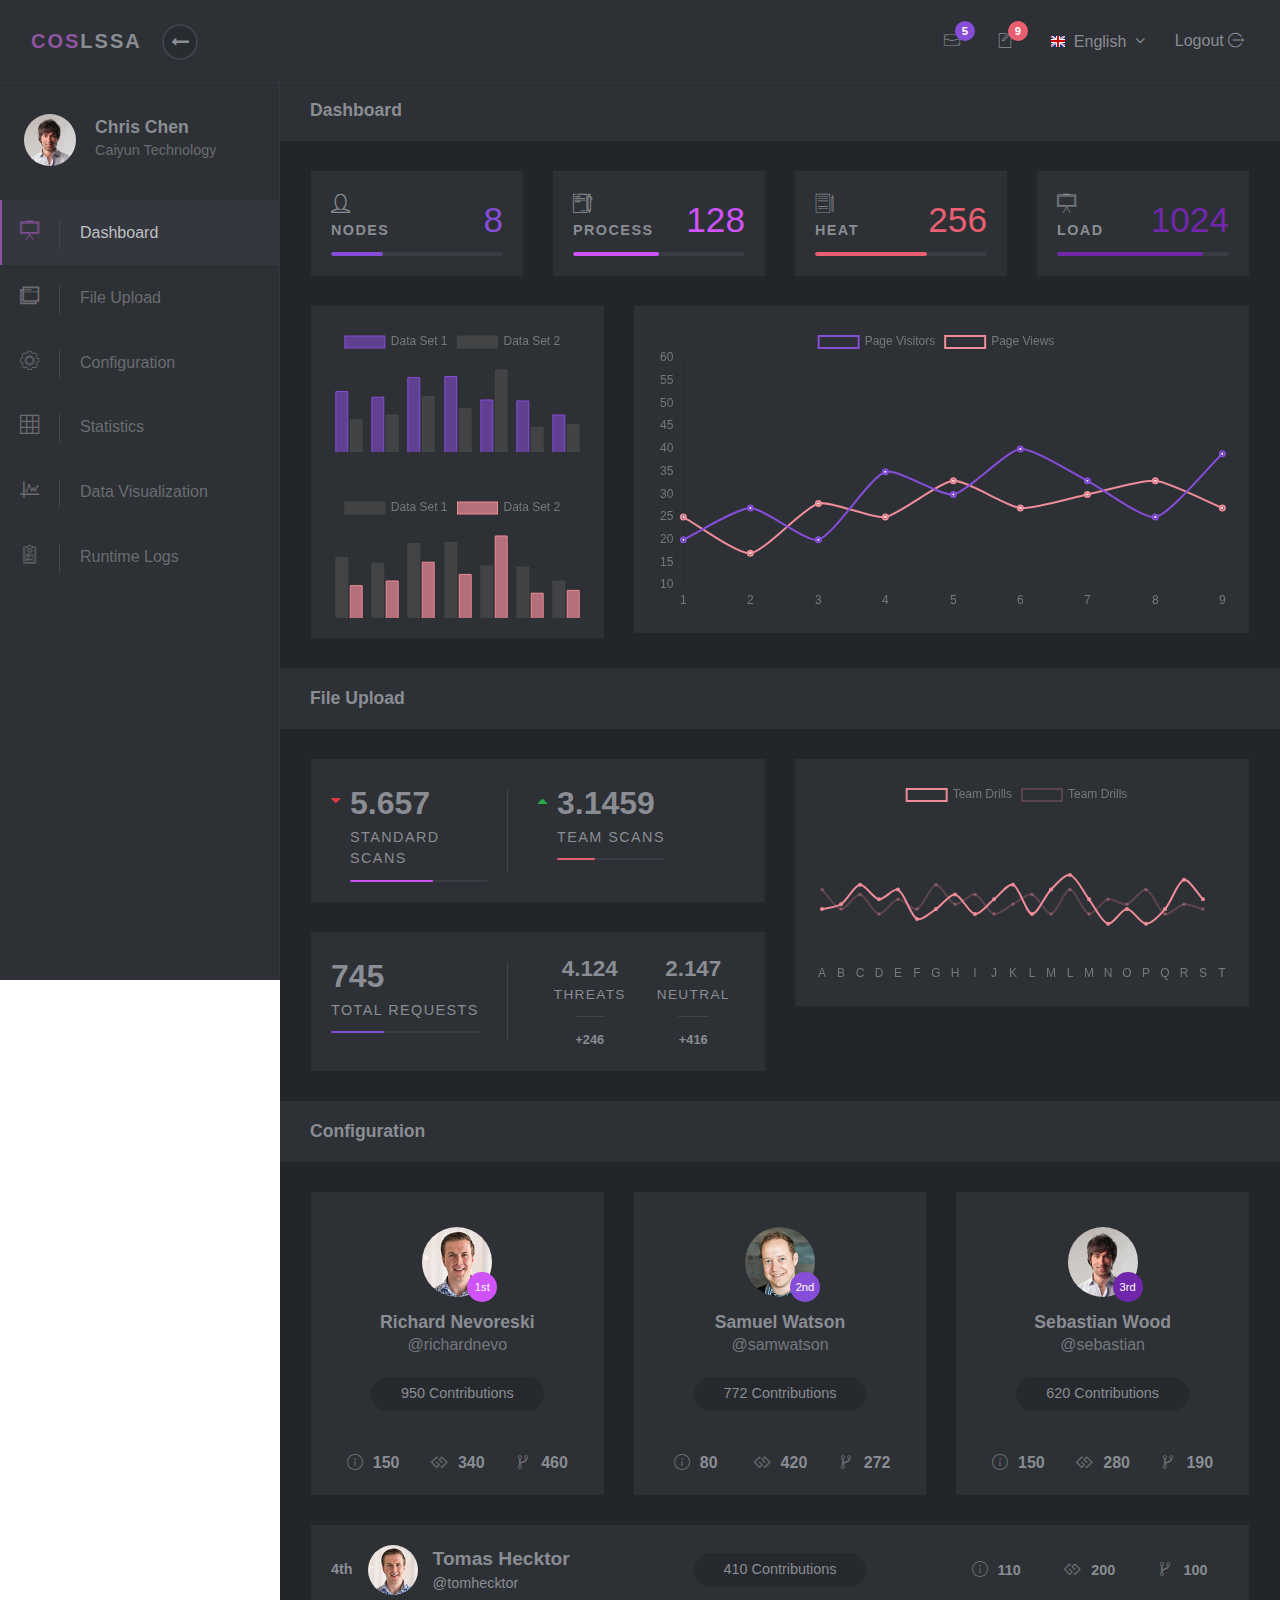
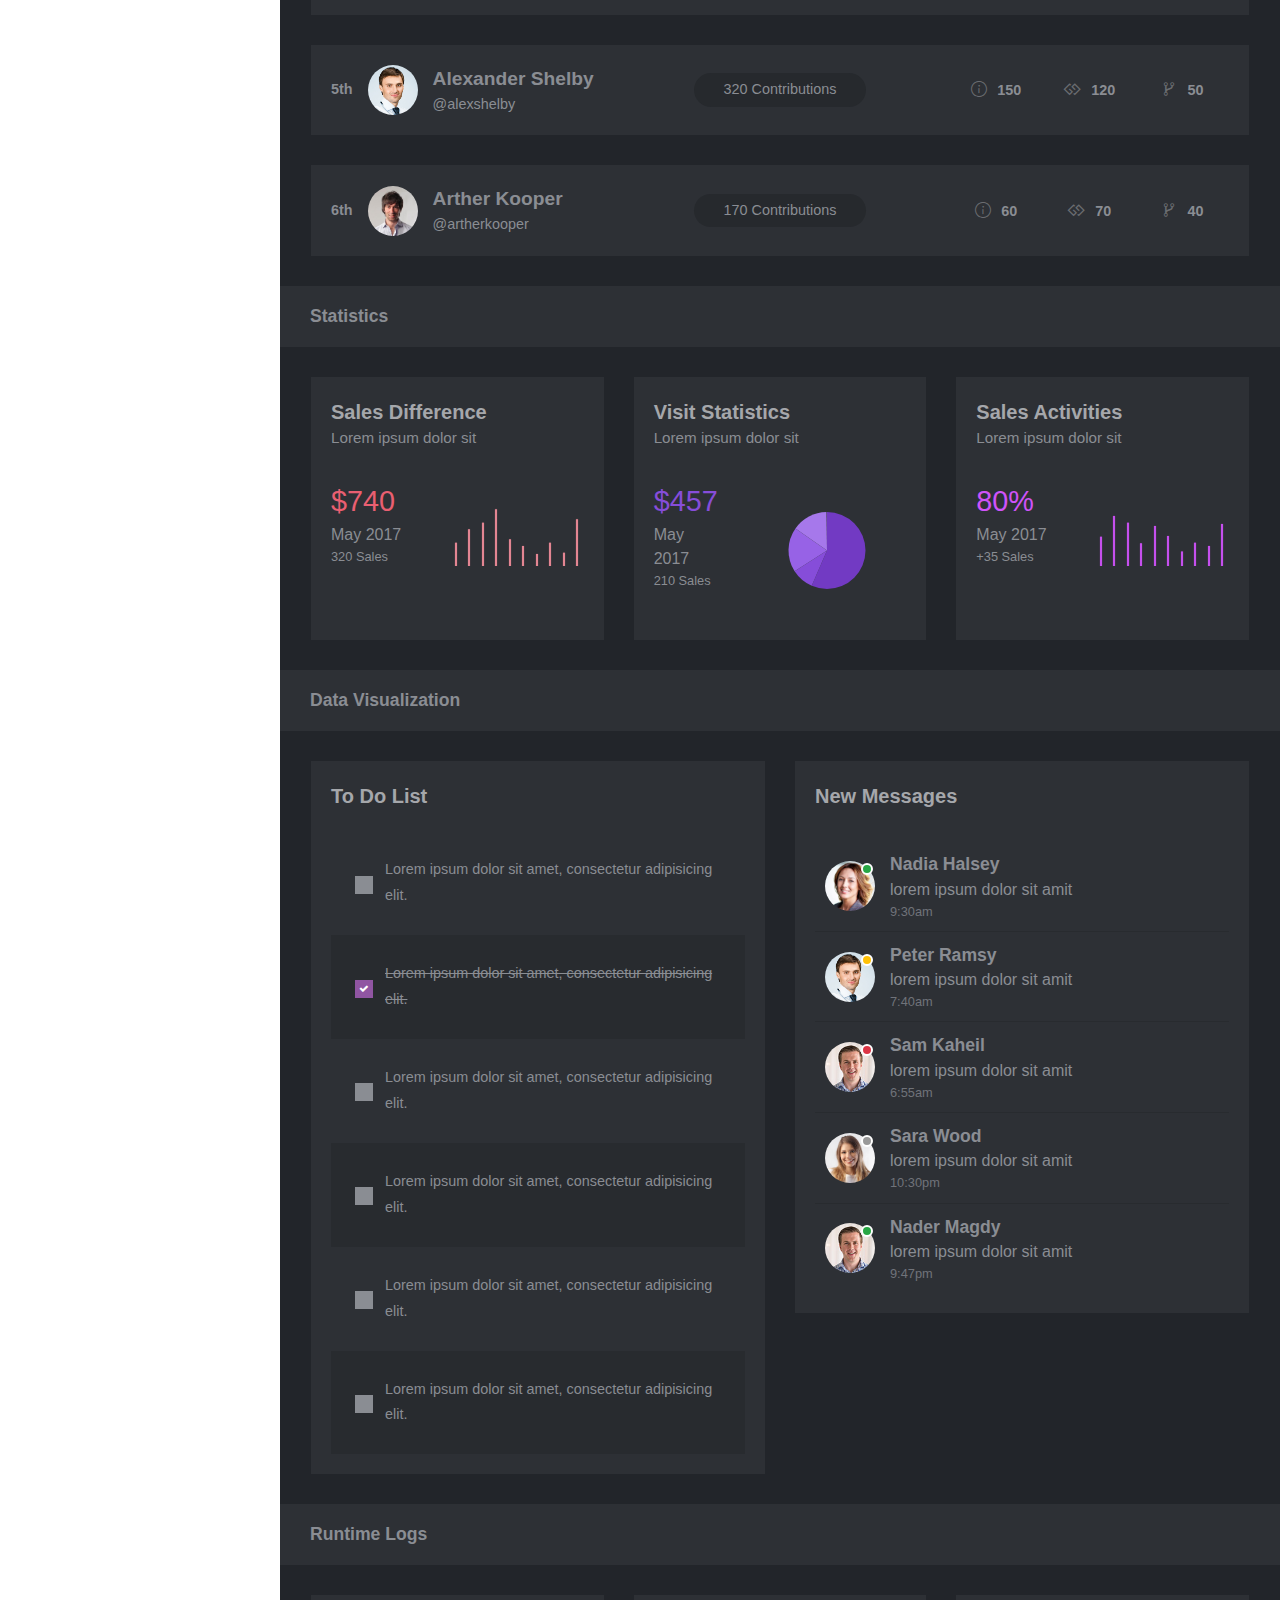
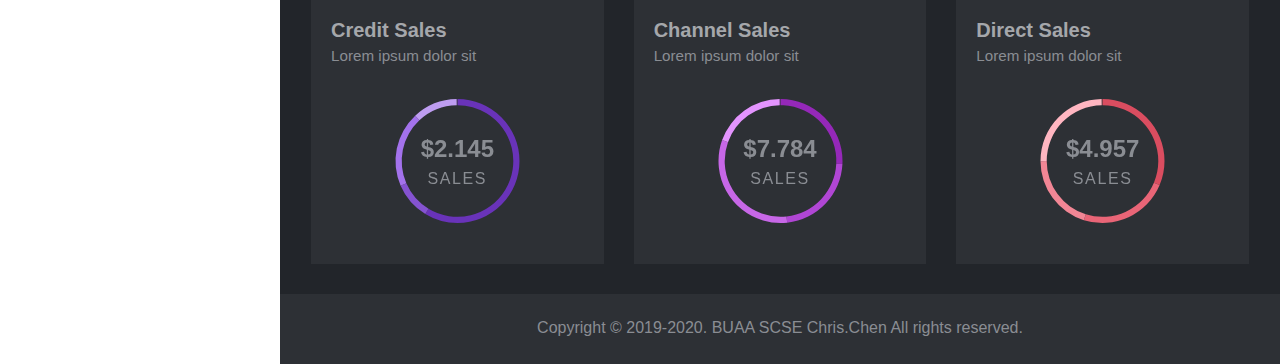
==== commit cc64dfa1: "modify anchor scroll logic" ====
--- a/FrontEnd/index.html
+++ b/FrontEnd/index.html
@@ -173,12 +173,18 @@
       </div>
       <!-- 侧边栏菜单导航 -->
       <ul class="list-unstyled">
-        <li class="active"><a href="#dashboard"> <i class="icon-writing-whiteboard"></i>Dashboard </a></li>
+        <!-- <li class="active"><a href="#dashboard"> <i class="icon-writing-whiteboard"></i>Dashboard </a></li>
         <li><a href="#fileUpload"> <i class="icon-windows"></i>File Upload </a></li>
         <li> <a href="#configuration"> <i class="icon-settings"></i>Configuration </a></li>
         <li><a href="#statistics"> <i class="icon-grid"></i>Statistics </a></li>
         <li><a href="#datavisualization"> <i class="icon-chart"></i>Data Visualization </a></li>
-        <li><a href="#runtime"> <i class="icon-padnote"></i>Runtime Logs </a></li>
+        <li><a href="#runtime"> <i class="icon-padnote"></i>Runtime Logs </a></li> -->
+        <li class="active"><a id="dashboard-link"> <i class="icon-writing-whiteboard"></i>Dashboard </a></li>
+        <li><a id="fileUpload-link"> <i class="icon-windows"></i>File Upload </a></li>
+        <li> <a id="configuration-link"> <i class="icon-settings"></i>Configuration </a></li>
+        <li><a id="statistics-link"> <i class="icon-grid"></i>Statistics </a></li>
+        <li><a id="dataVisual-link"> <i class="icon-chart"></i>Data Visualization </a></li>
+        <li><a id="runtime-link"> <i class="icon-padnote"></i>Runtime Logs </a></li>
       </ul>
     </nav>
     <!--  侧边栏导航 end -->
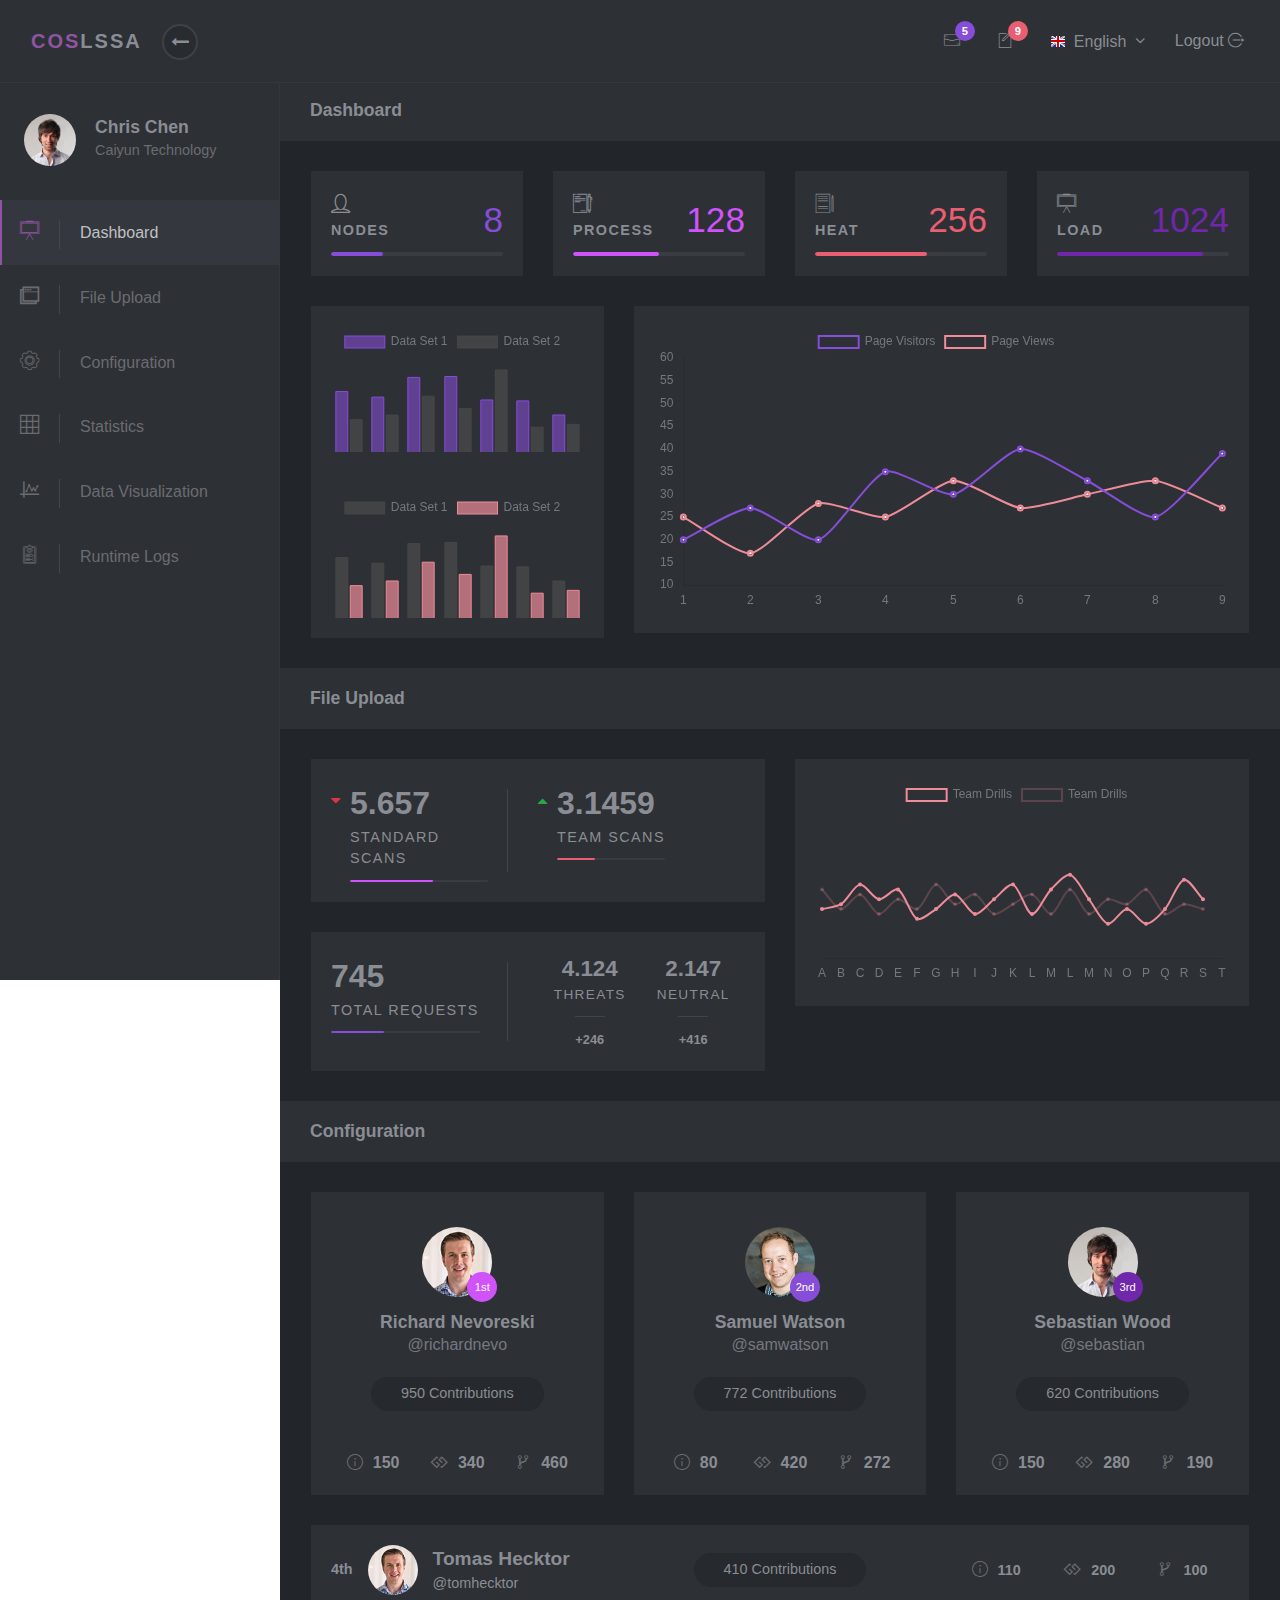
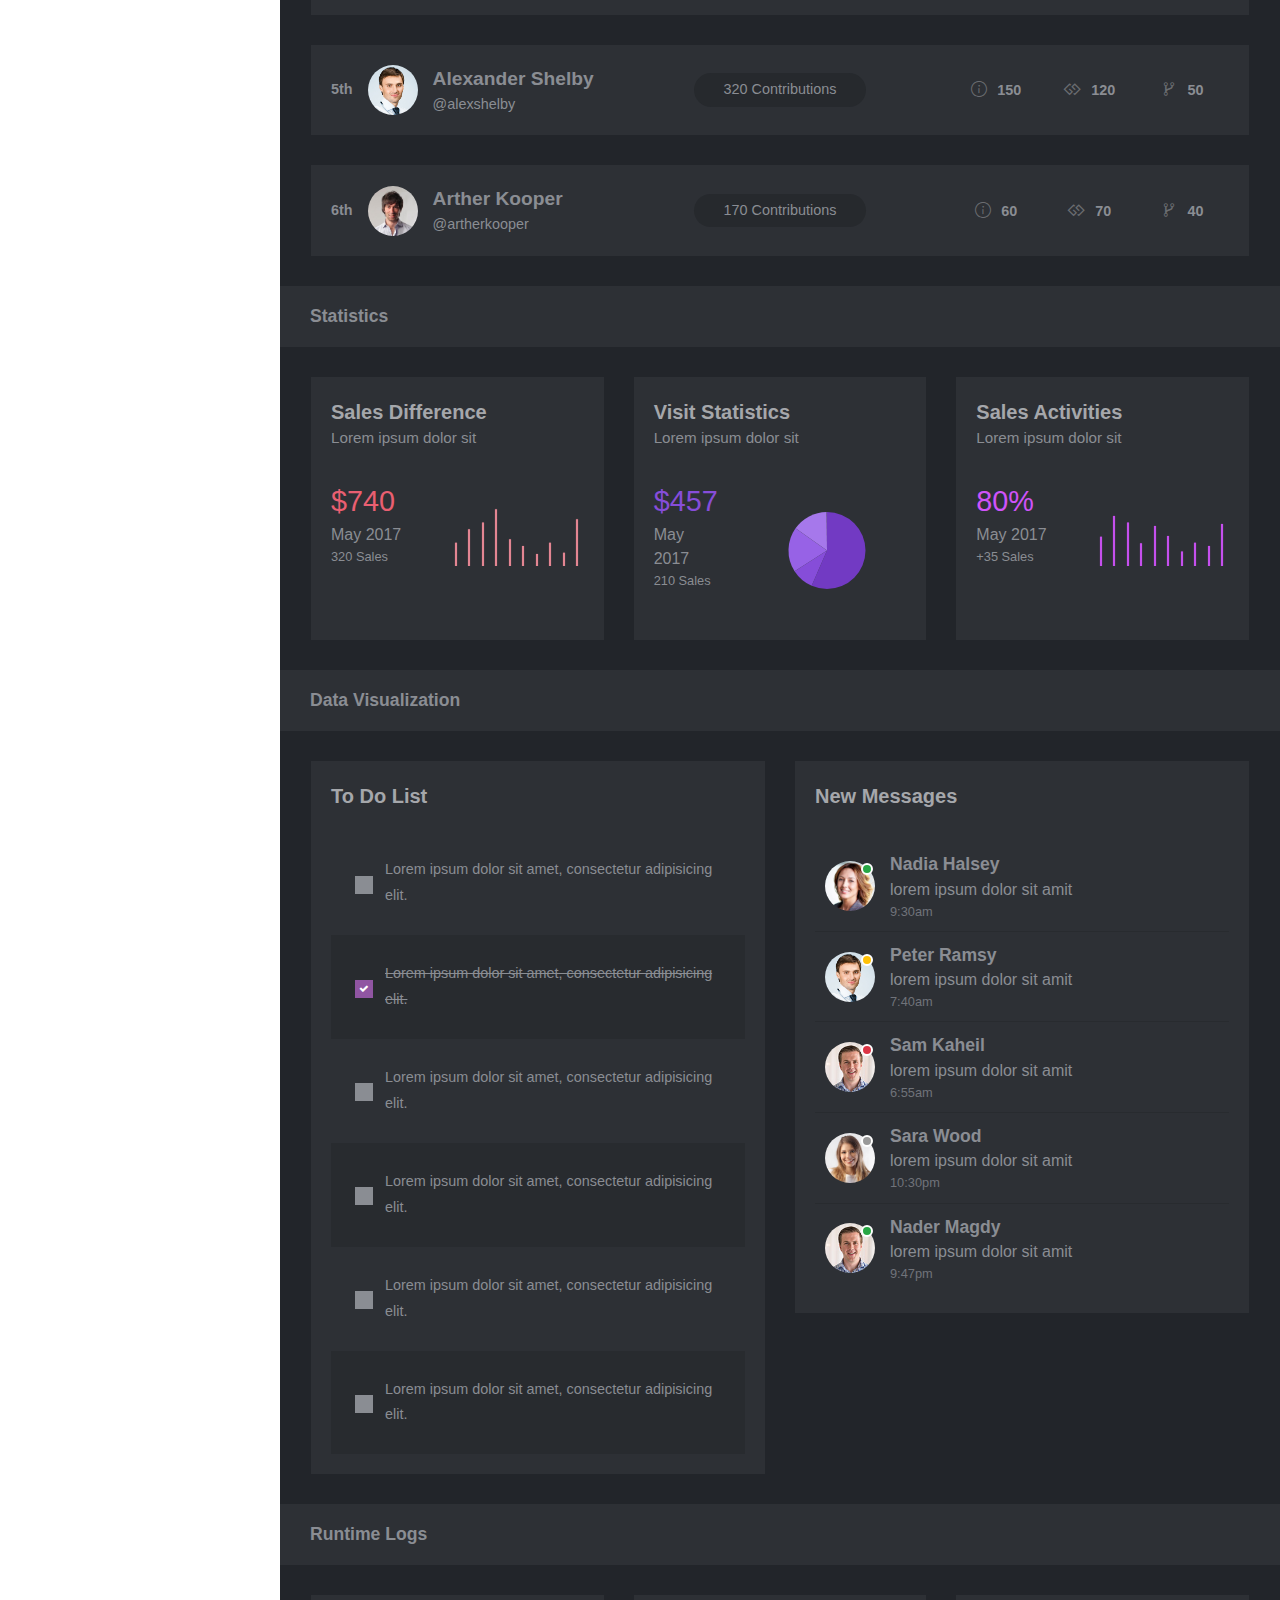
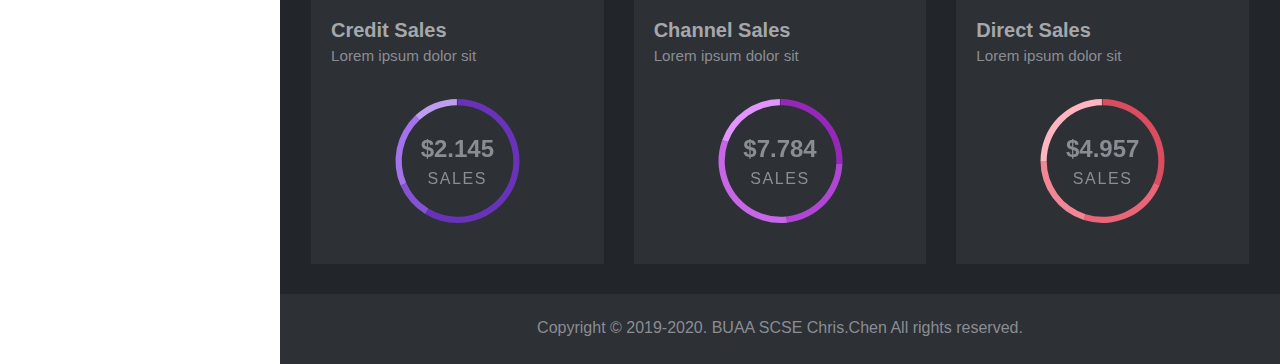
==== commit 43fa6200: "add scroll anchoring" ====
--- a/FrontEnd/index.html
+++ b/FrontEnd/index.html
@@ -173,15 +173,9 @@
       </div>
       <!-- 侧边栏菜单导航 -->
       <ul class="list-unstyled">
-        <!-- <li class="active"><a href="#dashboard"> <i class="icon-writing-whiteboard"></i>Dashboard </a></li>
-        <li><a href="#fileUpload"> <i class="icon-windows"></i>File Upload </a></li>
-        <li> <a href="#configuration"> <i class="icon-settings"></i>Configuration </a></li>
-        <li><a href="#statistics"> <i class="icon-grid"></i>Statistics </a></li>
-        <li><a href="#datavisualization"> <i class="icon-chart"></i>Data Visualization </a></li>
-        <li><a href="#runtime"> <i class="icon-padnote"></i>Runtime Logs </a></li> -->
         <li class="active"><a id="dashboard-link"> <i class="icon-writing-whiteboard"></i>Dashboard </a></li>
         <li><a id="fileUpload-link"> <i class="icon-windows"></i>File Upload </a></li>
-        <li> <a id="configuration-link"> <i class="icon-settings"></i>Configuration </a></li>
+        <li><a id="configuration-link"> <i class="icon-settings"></i>Configuration </a></li>
         <li><a id="statistics-link"> <i class="icon-grid"></i>Statistics </a></li>
         <li><a id="dataVisual-link"> <i class="icon-chart"></i>Data Visualization </a></li>
         <li><a id="runtime-link"> <i class="icon-padnote"></i>Runtime Logs </a></li>
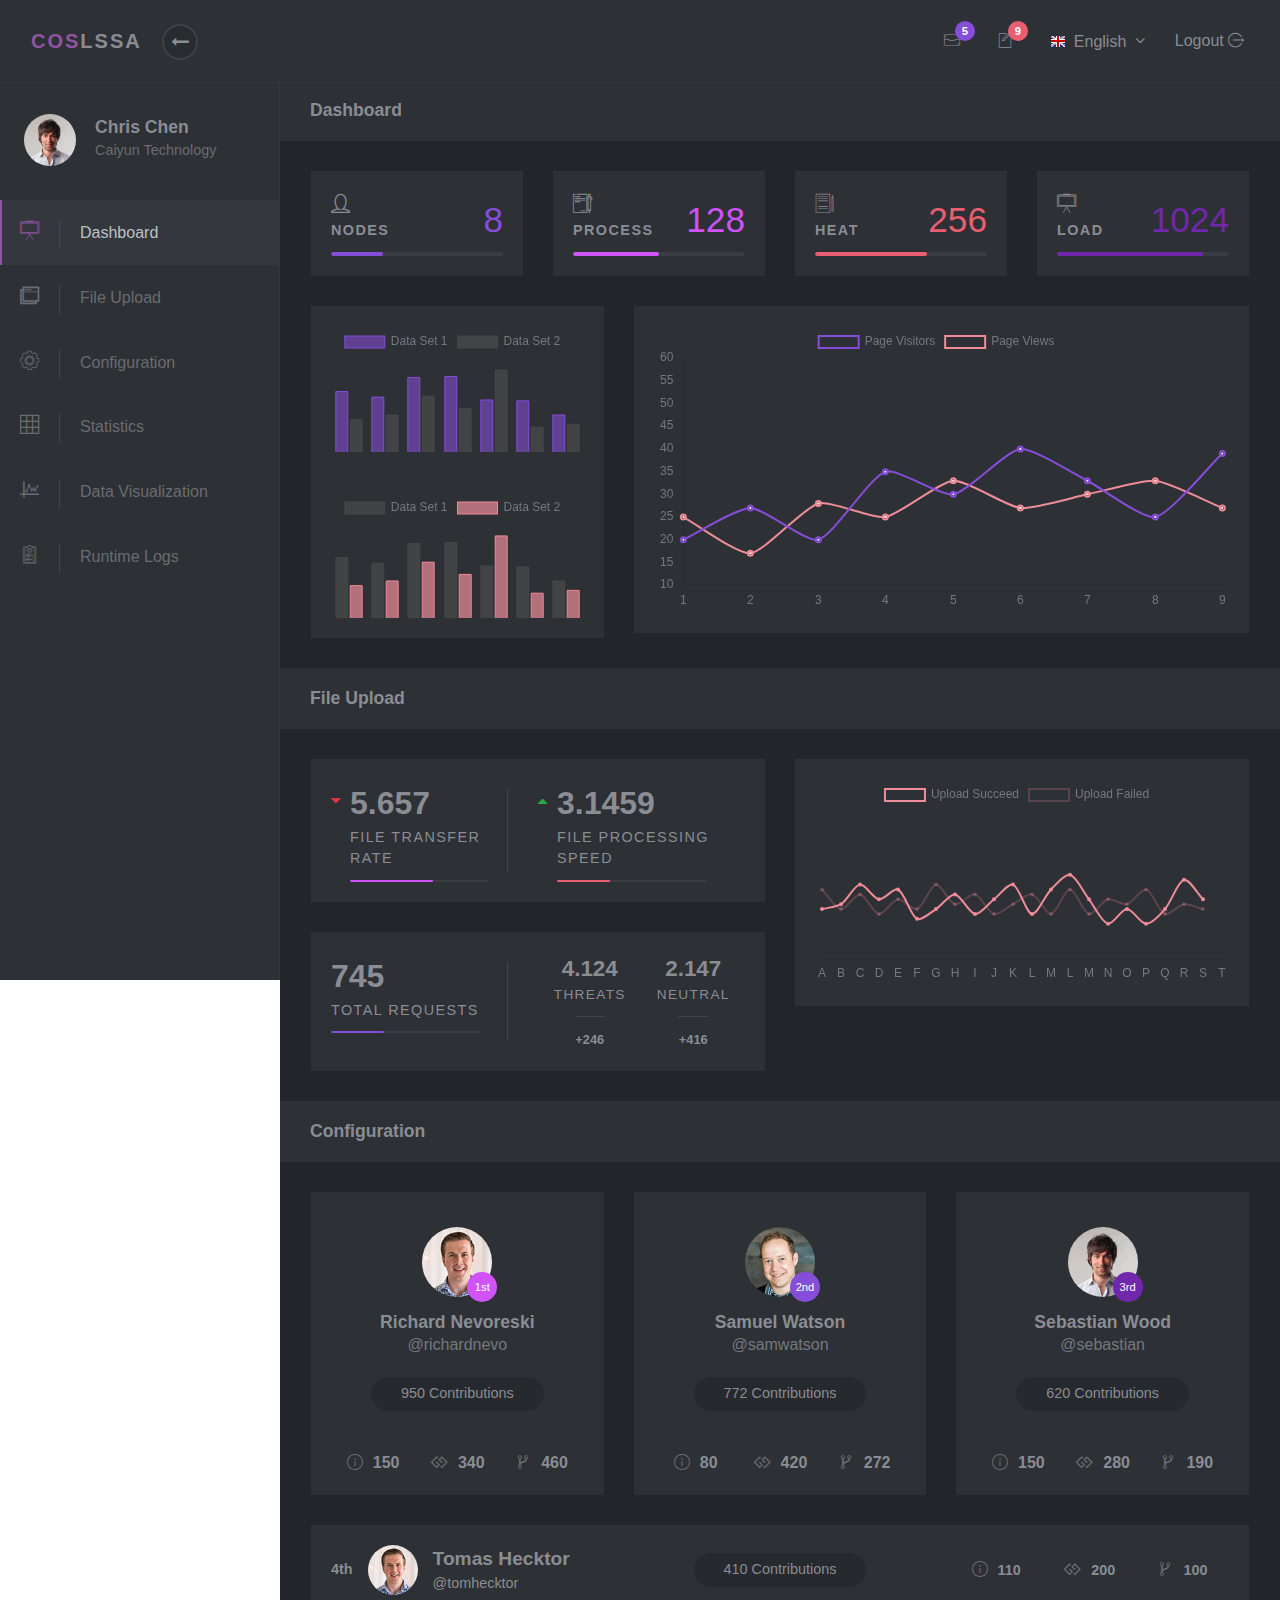
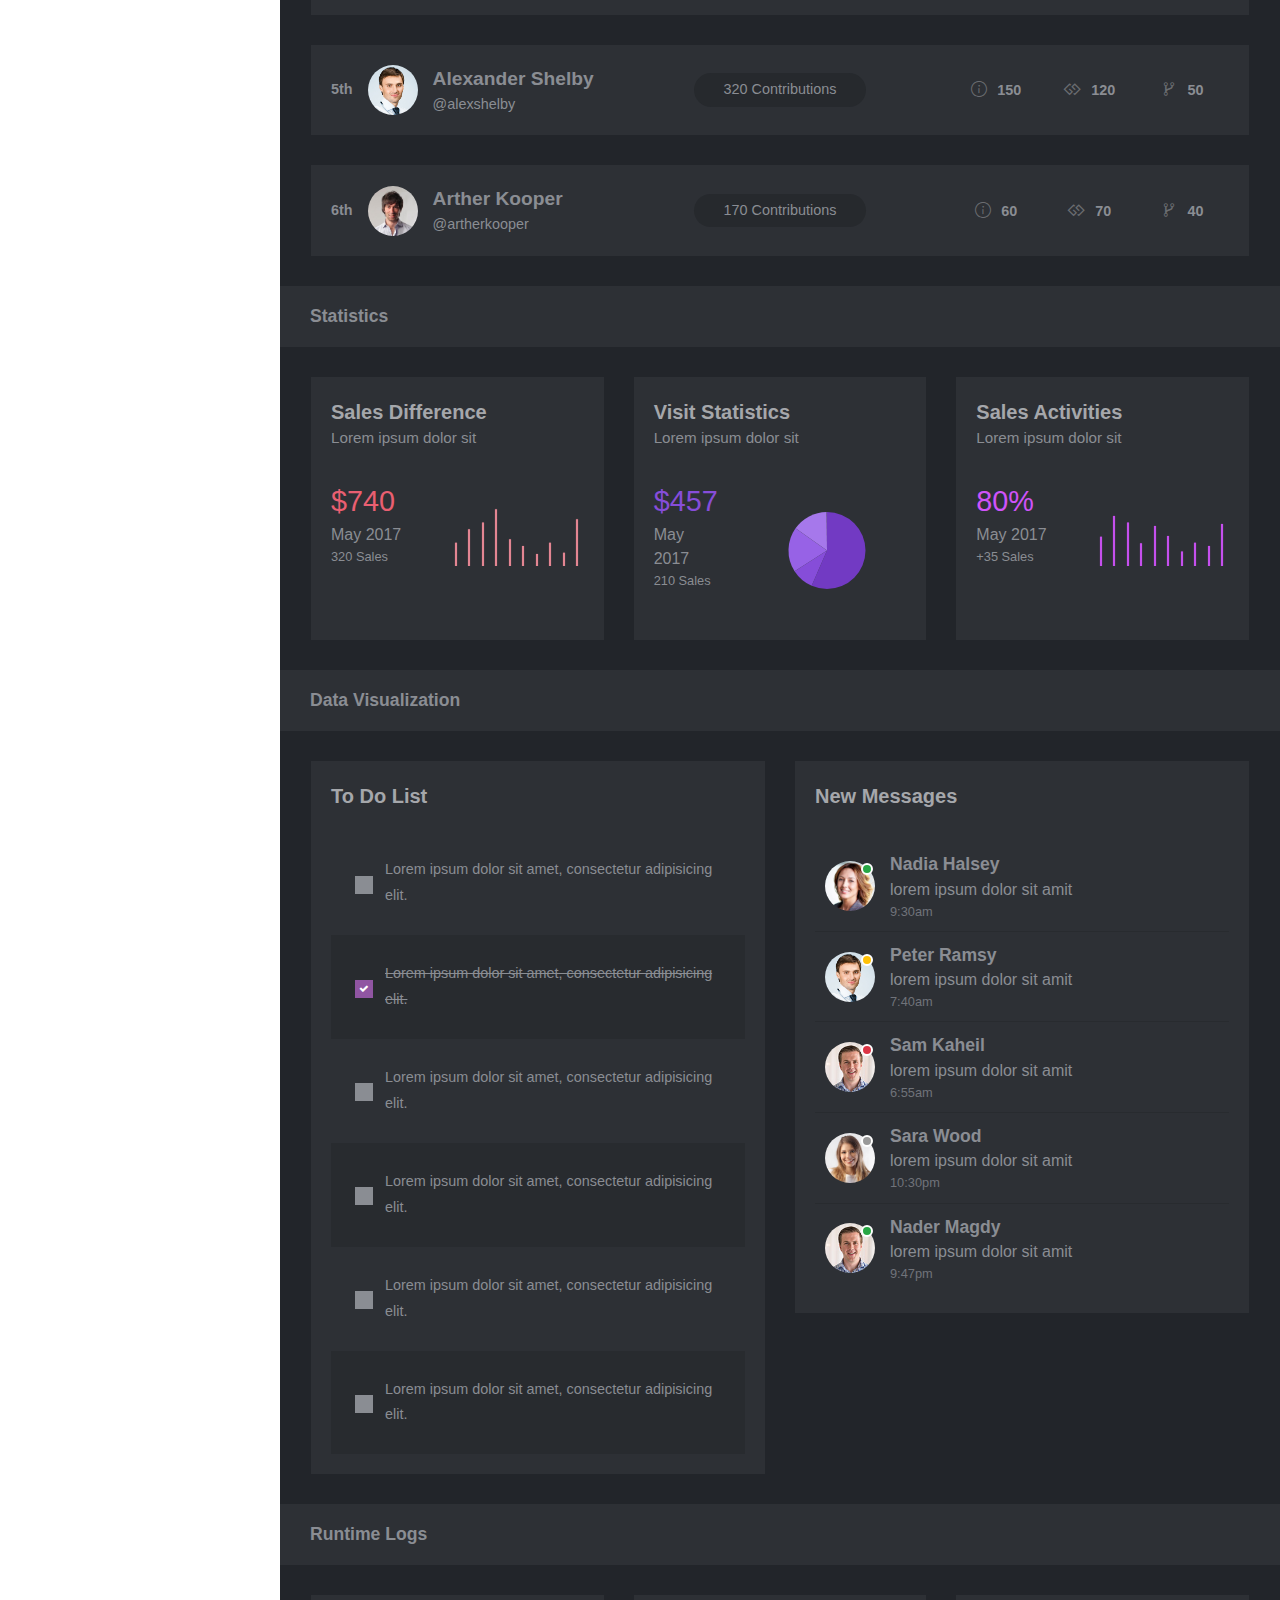
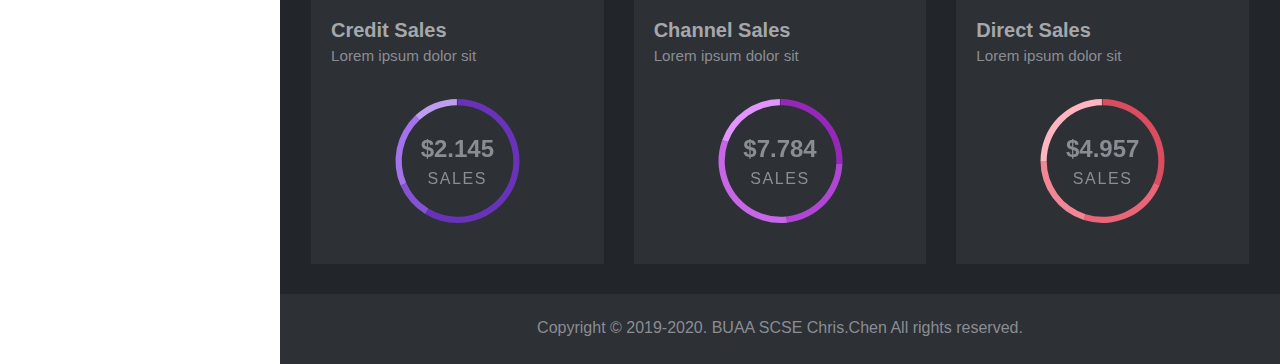
==== commit e815b74d: "add comments to structual code" ====
--- a/FrontEnd/index.html
+++ b/FrontEnd/index.html
@@ -184,13 +184,13 @@
     <!--  侧边栏导航 end -->
     <!-- 页面内容 -->
     <div class="page-content">
-      <!-- 页面模块标题 -->
+      <!-- dashboard 内容 -->
       <div class="page-header" id="dashboard">
         <div class="container-fluid">
           <h2 class="h5 no-margin-bottom">Dashboard</h2>
         </div>
       </div>
-      <!-- 配置数据概览 -->
+      <!-- 四个并排的数据框 -->
       <section class="no-padding-top no-padding-bottom">
         <div class="container-fluid">
           <div class="row">
@@ -249,18 +249,22 @@
           </div>
         </div>
       </section>
+      <!-- 两个并排的数据表格 -->
       <section class="no-padding-bottom">
         <div class="container-fluid">
           <div class="row">
             <div class="col-lg-4">
+              <!-- 柱状图上 -->
               <div class="bar-chart block no-margin-bottom">
                 <canvas id="barChartExample1"></canvas>
               </div>
+              <!-- 柱状图下 -->
               <div class="bar-chart block">
                 <canvas id="barChartExample2"></canvas>
               </div>
             </div>
             <div class="col-lg-8">
+              <!-- 折线图 -->
               <div class="line-cahrt block">
                 <canvas id="lineCahrt"></canvas>
               </div>
@@ -268,6 +272,8 @@
           </div>
         </div>
       </section>
+      <!-- dashboard 内容 end -->
+      <!-- FileUpload 内容 -->
       <div class="page-header" id="fileUpload">
         <div class="container-fluid">
           <h2 class="h5 no-margin-bottom">File Upload</h2>
@@ -277,13 +283,14 @@
         <div class="container-fluid">
           <div class="row">
             <div class="col-lg-6">
+              <!-- 左上方数据框 -->
               <div class="stats-2-block block d-flex">
                 <div class="stats-2 d-flex">
                   <div class="stats-2-arrow low"><i class="fa fa-caret-down"></i></div>
-                  <div class="stats-2-content"><strong class="d-block">5.657</strong><span class="d-block">Standard
-                      Scans</span>
+                  <div class="stats-2-content">
+                    <strong class="d-block">5.657</strong><span class="d-block">File Transfer Rate</span>
                     <div class="progress progress-template progress-small">
-                      <div role="progressbar" style="width: 60%;" aria-valuenow="30" aria-valuemin="0"
+                      <div role="progressbar" style="width: 60%;" aria-valuenow="60" aria-valuemin="0"
                         aria-valuemax="100" class="progress-bar progress-bar-template progress-bar-small dashbg-2">
                       </div>
                     </div>
@@ -291,8 +298,8 @@
                 </div>
                 <div class="stats-2 d-flex">
                   <div class="stats-2-arrow height"><i class="fa fa-caret-up"></i></div>
-                  <div class="stats-2-content"><strong class="d-block">3.1459</strong><span class="d-block">Team
-                      Scans</span>
+                  <div class="stats-2-content">
+                    <strong class="d-block">3.1459</strong><span class="d-block">File Processing Speed</span>
                     <div class="progress progress-template progress-small">
                       <div role="progressbar" style="width: 35%;" aria-valuenow="30" aria-valuemin="0"
                         aria-valuemax="100" class="progress-bar progress-bar-template progress-bar-small dashbg-3">
@@ -301,6 +308,7 @@
                   </div>
                 </div>
               </div>
+              <!-- 左下方数据框 -->
               <div class="stats-3-block block d-flex">
                 <div class="stats-3"><strong class="d-block">745</strong><span class="d-block">Total requests</span>
                   <div class="progress progress-template progress-small">
@@ -321,6 +329,7 @@
               </div>
             </div>
             <div class="col-lg-6">
+              <!-- 右侧折线图 -->
               <div class="drills-chart block">
                 <canvas id="lineChart1"></canvas>
               </div>
@@ -328,6 +337,8 @@
           </div>
         </div>
       </section>
+      <!-- FileUpload 内容 end -->
+      <!-- Configuration 内容 -->
       <div class="page-header" id="configuration">
         <div class="container-fluid">
           <h2 class="h5 no-margin-bottom">Configuration</h2>
@@ -335,6 +346,7 @@
       </div>
       <section class="no-padding-bottom">
         <div class="container-fluid">
+          <!-- 上方三个大型标志框 -->
           <div class="row">
             <div class="col-lg-4">
               <div class="user-block block text-center">
@@ -382,6 +394,7 @@
               </div>
             </div>
           </div>
+          <!-- 下方列举4-6th的标志框 -->
           <div class="public-user-block block">
             <div class="row d-flex align-items-center">
               <div class="col-lg-4 d-flex align-items-center">
@@ -444,6 +457,8 @@
           </div>
         </div>
       </section>
+      <!-- Configuration 内容 end -->
+      <!-- Statistics 内容 -->
       <div class="page-header" id="statistics">
         <div class="container-fluid">
           <h2 class="h5 no-margin-bottom">Statistics</h2>
@@ -506,6 +521,8 @@
           </div>
         </div>
       </section>
+      <!-- Statistics 内容 end -->
+      <!-- Data Visualization 内容 -->
       <div class="page-header" id="datavisualization">
         <div class="container-fluid">
           <h2 class="h5 no-margin-bottom">Data Visualization</h2>
@@ -584,6 +601,8 @@
           </div>
         </div>
       </section>
+      <!-- Data Visualization 内容 end -->
+      <!-- Runtime 内容 -->
       <div class="page-header" id="runtime">
         <div class="container-fluid">
           <h2 class="h5 no-margin-bottom">Runtime Logs</h2>
@@ -625,6 +644,7 @@
           </div>
         </div>
       </section>
+      <!-- Runtime 内容 end -->
 
       <footer class="footer">
         <div class="footer__block block no-margin-bottom">
--- a/FrontEnd/css/custom.css
+++ b/FrontEnd/css/custom.css
@@ -18,4 +18,8 @@
 .page-content.active {
     margin-top: 80px;
     margin-left: 80px;
+}
+
+nav#sidebar ul li:hover {
+    cursor: pointer;
 }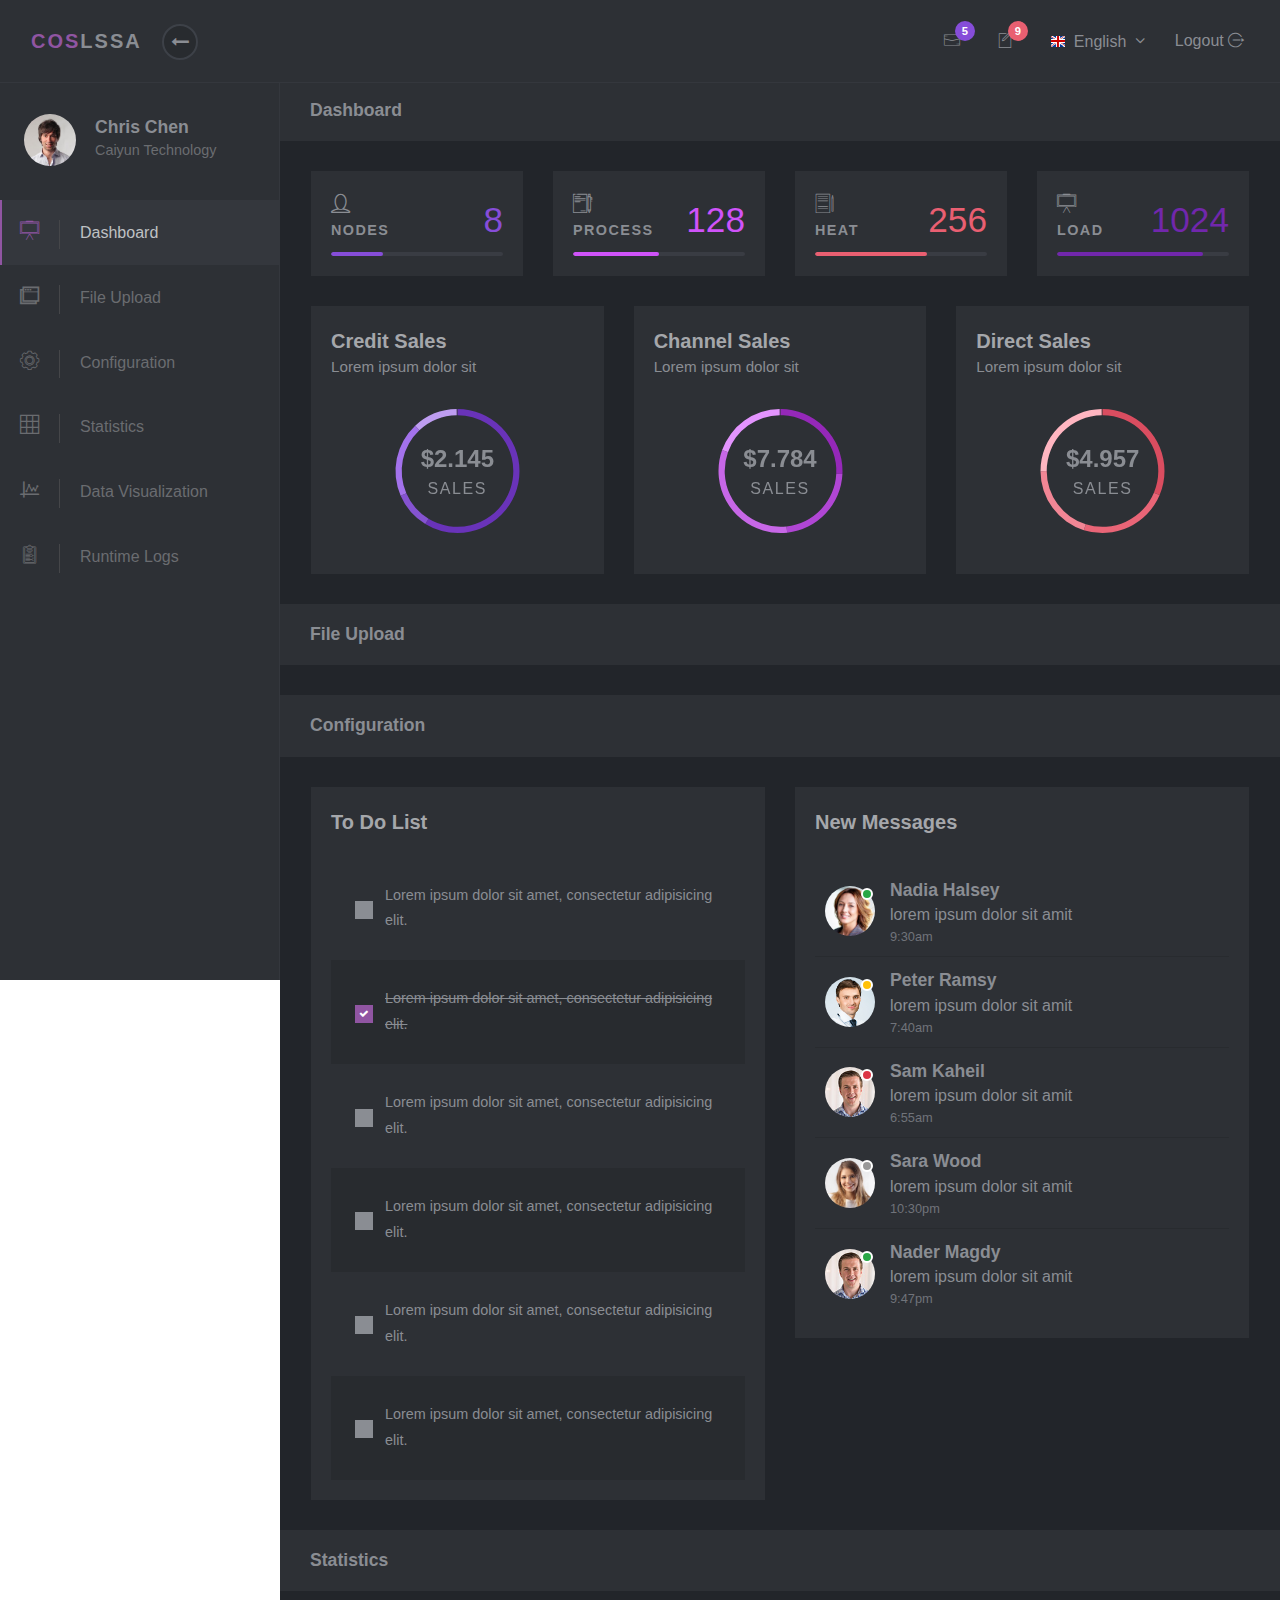
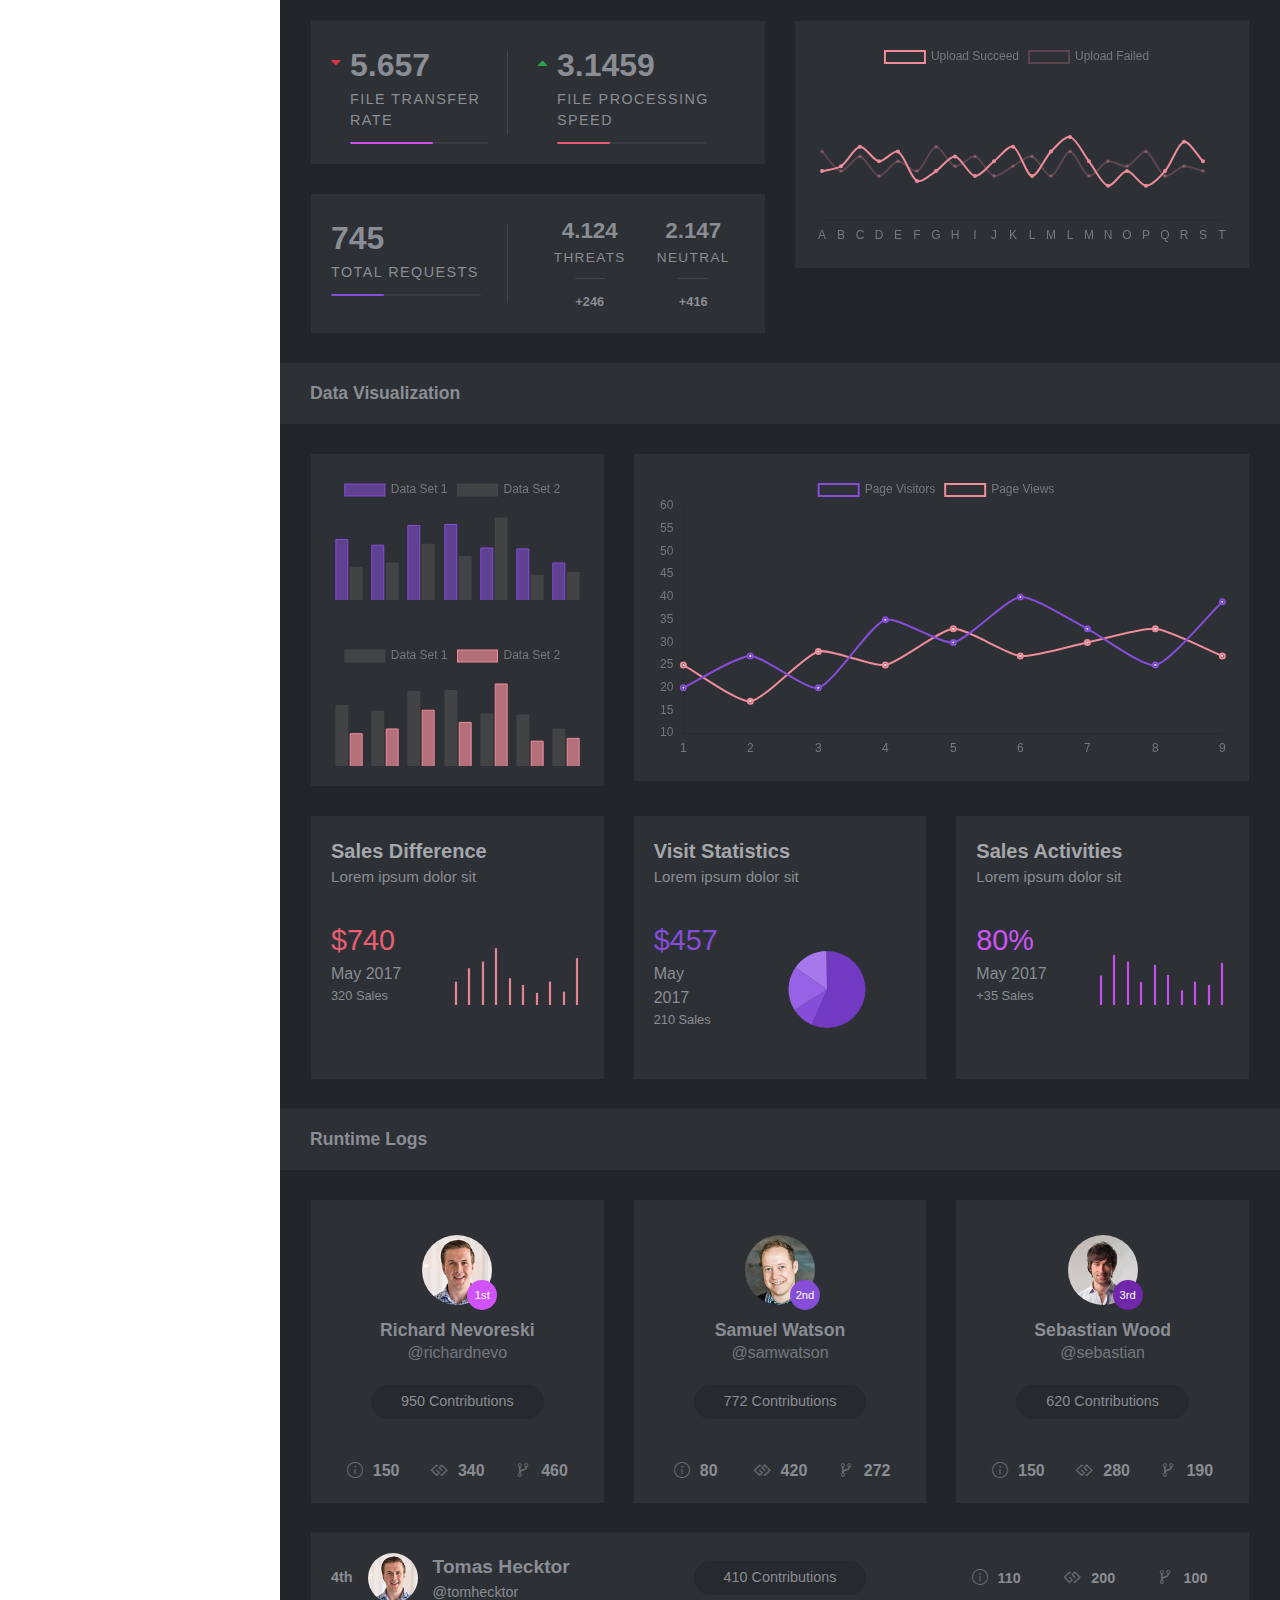
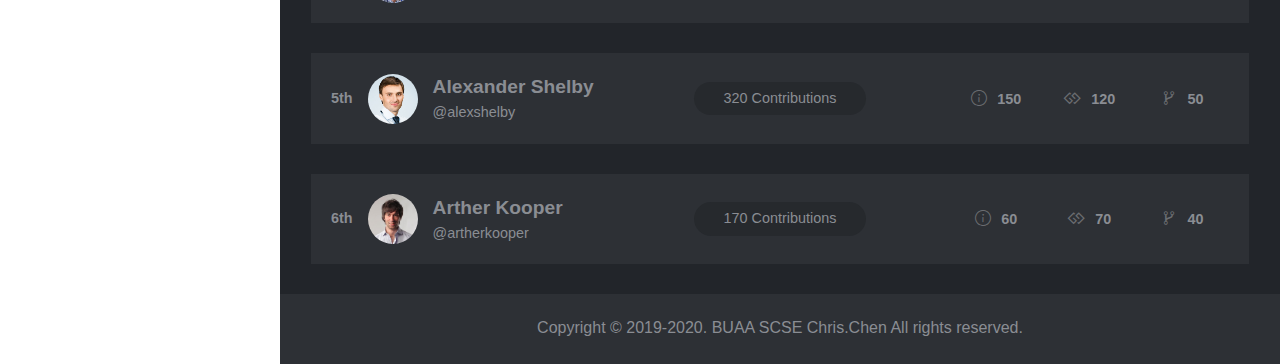
==== commit 77c85e67: "modify structure of index page" ====
--- a/FrontEnd/index.html
+++ b/FrontEnd/index.html
@@ -249,24 +249,38 @@
           </div>
         </div>
       </section>
-      <!-- 两个并排的数据表格 -->
-      <section class="no-padding-bottom">
+      <!-- 仪表盘 -->
+      <section>
         <div class="container-fluid">
           <div class="row">
             <div class="col-lg-4">
-              <!-- 柱状图上 -->
-              <div class="bar-chart block no-margin-bottom">
-                <canvas id="barChartExample1"></canvas>
-              </div>
-              <!-- 柱状图下 -->
-              <div class="bar-chart block">
-                <canvas id="barChartExample2"></canvas>
-              </div>
-            </div>
-            <div class="col-lg-8">
-              <!-- 折线图 -->
-              <div class="line-cahrt block">
-                <canvas id="lineCahrt"></canvas>
+              <div class="stats-with-chart-2 block">
+                <div class="title"><strong class="d-block">Credit Sales</strong><span class="d-block">Lorem ipsum dolor
+                    sit</span></div>
+                <div class="piechart chart">
+                  <canvas id="pieChartHome1"></canvas>
+                  <div class="text"><strong class="d-block">$2.145</strong><span class="d-block">Sales</span></div>
+                </div>
+              </div>
+            </div>
+            <div class="col-lg-4">
+              <div class="stats-with-chart-2 block">
+                <div class="title"><strong class="d-block">Channel Sales</strong><span class="d-block">Lorem ipsum dolor
+                    sit</span></div>
+                <div class="piechart chart">
+                  <canvas id="pieChartHome2"></canvas>
+                  <div class="text"><strong class="d-block">$7.784</strong><span class="d-block">Sales</span></div>
+                </div>
+              </div>
+            </div>
+            <div class="col-lg-4">
+              <div class="stats-with-chart-2 block">
+                <div class="title"><strong class="d-block">Direct Sales</strong><span class="d-block">Lorem ipsum dolor
+                    sit</span></div>
+                <div class="piechart chart">
+                  <canvas id="pieChartHome3"></canvas>
+                  <div class="text"><strong class="d-block">$4.957</strong><span class="d-block">Sales</span></div>
+                </div>
               </div>
             </div>
           </div>
@@ -279,6 +293,96 @@
           <h2 class="h5 no-margin-bottom">File Upload</h2>
         </div>
       </div>
+      <!-- FileUpload 内容 end -->
+      <!-- Configuration 内容 -->
+      <div class="page-header" id="configuration">
+        <div class="container-fluid">
+          <h2 class="h5 no-margin-bottom">Configuration</h2>
+        </div>
+      </div>
+      <!-- todolist的文字部分 -->
+      <section class="no-padding-bottom">
+        <div class="container-fluid">
+          <div class="row">
+            <div class="col-lg-6">
+              <div class="checklist-block block">
+                <div class="title"><strong>To Do List</strong></div>
+                <div class="checklist">
+                  <div class="item d-flex align-items-center">
+                    <input type="checkbox" id="input-1" name="input-1" class="checkbox-template">
+                    <label for="input-1">Lorem ipsum dolor sit amet, consectetur adipisicing elit.</label>
+                  </div>
+                  <div class="item d-flex align-items-center">
+                    <input type="checkbox" id="input-2" name="input-2" checked class="checkbox-template">
+                    <label for="input-2">Lorem ipsum dolor sit amet, consectetur adipisicing elit.</label>
+                  </div>
+                  <div class="item d-flex align-items-center">
+                    <input type="checkbox" id="input-3" name="input-3" class="checkbox-template">
+                    <label for="input-3">Lorem ipsum dolor sit amet, consectetur adipisicing elit.</label>
+                  </div>
+                  <div class="item d-flex align-items-center">
+                    <input type="checkbox" id="input-4" name="input-4" class="checkbox-template">
+                    <label for="input-4">Lorem ipsum dolor sit amet, consectetur adipisicing elit.</label>
+                  </div>
+                  <div class="item d-flex align-items-center">
+                    <input type="checkbox" id="input-5" name="input-5" class="checkbox-template">
+                    <label for="input-5">Lorem ipsum dolor sit amet, consectetur adipisicing elit.</label>
+                  </div>
+                  <div class="item d-flex align-items-center">
+                    <input type="checkbox" id="input-6" name="input-6" class="checkbox-template">
+                    <label for="input-6">Lorem ipsum dolor sit amet, consectetur adipisicing elit.</label>
+                  </div>
+                </div>
+              </div>
+            </div>
+            <div class="col-lg-6">
+              <div class="messages-block block">
+                <div class="title"><strong>New Messages</strong></div>
+                <div class="messages"><a href="#" class="message d-flex align-items-center">
+                    <div class="profile"><img src="img/avatar-3.jpg" alt="..." class="img-fluid">
+                      <div class="status online"></div>
+                    </div>
+                    <div class="content"> <strong class="d-block">Nadia Halsey</strong><span class="d-block">lorem ipsum
+                        dolor sit amit</span><small class="date d-block">9:30am</small></div>
+                  </a><a href="#" class="message d-flex align-items-center">
+                    <div class="profile"><img src="img/avatar-2.jpg" alt="..." class="img-fluid">
+                      <div class="status away"></div>
+                    </div>
+                    <div class="content"> <strong class="d-block">Peter Ramsy</strong><span class="d-block">lorem ipsum
+                        dolor sit amit</span><small class="date d-block">7:40am</small></div>
+                  </a><a href="#" class="message d-flex align-items-center">
+                    <div class="profile"><img src="img/avatar-1.jpg" alt="..." class="img-fluid">
+                      <div class="status busy"></div>
+                    </div>
+                    <div class="content"> <strong class="d-block">Sam Kaheil</strong><span class="d-block">lorem ipsum
+                        dolor sit amit</span><small class="date d-block">6:55am</small></div>
+                  </a><a href="#" class="message d-flex align-items-center">
+                    <div class="profile"><img src="img/avatar-5.jpg" alt="..." class="img-fluid">
+                      <div class="status offline"></div>
+                    </div>
+                    <div class="content"> <strong class="d-block">Sara Wood</strong><span class="d-block">lorem ipsum
+                        dolor sit amit</span><small class="date d-block">10:30pm</small></div>
+                  </a><a href="#" class="message d-flex align-items-center">
+                    <div class="profile"><img src="img/avatar-1.jpg" alt="..." class="img-fluid">
+                      <div class="status online"></div>
+                    </div>
+                    <div class="content"> <strong class="d-block">Nader Magdy</strong><span class="d-block">lorem ipsum
+                        dolor sit amit</span><small class="date d-block">9:47pm</small></div>
+                  </a></div>
+              </div>
+            </div>
+          </div>
+        </div>
+      </section>
+      
+      <!-- Configuration 内容 end -->
+      <!-- Statistics 内容 -->
+      <div class="page-header" id="statistics">
+        <div class="container-fluid">
+          <h2 class="h5 no-margin-bottom">Statistics</h2>
+        </div>
+      </div>
+      <!-- 数据波动表 -->
       <section class="no-padding-bottom">
         <div class="container-fluid">
           <div class="row">
@@ -337,16 +441,104 @@
           </div>
         </div>
       </section>
-      <!-- FileUpload 内容 end -->
-      <!-- Configuration 内容 -->
-      <div class="page-header" id="configuration">
-        <div class="container-fluid">
-          <h2 class="h5 no-margin-bottom">Configuration</h2>
-        </div>
-      </div>
+      <!-- Statistics 内容 end -->
+      <!-- Data Visualization 内容 -->
+      <div class="page-header" id="datavisualization">
+        <div class="container-fluid">
+          <h2 class="h5 no-margin-bottom">Data Visualization</h2>
+        </div>
+      </div>
+      <!-- 两个并排的数据表格 -->
       <section class="no-padding-bottom">
         <div class="container-fluid">
-          <!-- 上方三个大型标志框 -->
+          <div class="row">
+            <div class="col-lg-4">
+              <!-- 柱状图上 -->
+              <div class="bar-chart block no-margin-bottom">
+                <canvas id="barChartExample1"></canvas>
+              </div>
+              <!-- 柱状图下 -->
+              <div class="bar-chart block">
+                <canvas id="barChartExample2"></canvas>
+              </div>
+            </div>
+            <div class="col-lg-8">
+              <!-- 折线图 -->
+              <div class="line-cahrt block">
+                <canvas id="lineCahrt"></canvas>
+              </div>
+            </div>
+          </div>
+        </div>
+      </section>
+      <!-- 条-饼-条 数据表 -->
+      <section class="margin-bottom-sm">
+        <div class="container-fluid">
+          <div class="row d-flex align-items-stretch">
+            <div class="col-lg-4">
+              <div class="stats-with-chart-1 block">
+                <div class="title"> <strong class="d-block">Sales Difference</strong><span class="d-block">Lorem ipsum
+                    dolor sit</span></div>
+                <div class="row d-flex align-items-end justify-content-between">
+                  <div class="col-5">
+                    <div class="text"><strong class="d-block dashtext-3">$740</strong><span class="d-block">May
+                        2017</span><small class="d-block">320 Sales</small></div>
+                  </div>
+                  <div class="col-7">
+                    <div class="bar-chart chart">
+                      <canvas id="salesBarChart1"></canvas>
+                    </div>
+                  </div>
+                </div>
+              </div>
+            </div>
+            <div class="col-lg-4">
+              <div class="stats-with-chart-1 block">
+                <div class="title"> <strong class="d-block">Visit Statistics</strong><span class="d-block">Lorem ipsum
+                    dolor sit</span></div>
+                <div class="row d-flex align-items-end justify-content-between">
+                  <div class="col-4">
+                    <div class="text"><strong class="d-block dashtext-1">$457</strong><span class="d-block">May
+                        2017</span><small class="d-block">210 Sales</small></div>
+                  </div>
+                  <div class="col-8">
+                    <div class="bar-chart chart">
+                      <canvas id="visitPieChart"></canvas>
+                    </div>
+                  </div>
+                </div>
+              </div>
+            </div>
+            <div class="col-lg-4">
+              <div class="stats-with-chart-1 block">
+                <div class="title"> <strong class="d-block">Sales Activities</strong><span class="d-block">Lorem ipsum
+                    dolor sit</span></div>
+                <div class="row d-flex align-items-end justify-content-between">
+                  <div class="col-5">
+                    <div class="text"><strong class="d-block dashtext-2">80%</strong><span class="d-block">May
+                        2017</span><small class="d-block">+35 Sales</small></div>
+                  </div>
+                  <div class="col-7">
+                    <div class="bar-chart chart">
+                      <canvas id="salesBarChart2"></canvas>
+                    </div>
+                  </div>
+                </div>
+              </div>
+            </div>
+          </div>
+        </div>
+      </section>
+      <!-- Data Visualization 内容 end -->
+      <!-- Runtime 内容 -->
+      <div class="page-header" id="runtime">
+        <div class="container-fluid">
+          <h2 class="h5 no-margin-bottom">Runtime Logs</h2>
+        </div>
+      </div>
+      <!-- 性能推荐排行 -->
+      <section class="no-padding-bottom">
+        <div class="container-fluid">
           <div class="row">
             <div class="col-lg-4">
               <div class="user-block block text-center">
@@ -394,7 +586,6 @@
               </div>
             </div>
           </div>
-          <!-- 下方列举4-6th的标志框 -->
           <div class="public-user-block block">
             <div class="row d-flex align-items-center">
               <div class="col-lg-4 d-flex align-items-center">
@@ -451,193 +642,6 @@
                   <div class="item"><i class="icon-info"></i><strong>60</strong></div>
                   <div class="item"><i class="fa fa-gg"></i><strong>70</strong></div>
                   <div class="item"><i class="icon-flow-branch"></i><strong>40</strong></div>
-                </div>
-              </div>
-            </div>
-          </div>
-        </div>
-      </section>
-      <!-- Configuration 内容 end -->
-      <!-- Statistics 内容 -->
-      <div class="page-header" id="statistics">
-        <div class="container-fluid">
-          <h2 class="h5 no-margin-bottom">Statistics</h2>
-        </div>
-      </div>
-      <section class="margin-bottom-sm">
-        <div class="container-fluid">
-          <div class="row d-flex align-items-stretch">
-            <div class="col-lg-4">
-              <div class="stats-with-chart-1 block">
-                <div class="title"> <strong class="d-block">Sales Difference</strong><span class="d-block">Lorem ipsum
-                    dolor sit</span></div>
-                <div class="row d-flex align-items-end justify-content-between">
-                  <div class="col-5">
-                    <div class="text"><strong class="d-block dashtext-3">$740</strong><span class="d-block">May
-                        2017</span><small class="d-block">320 Sales</small></div>
-                  </div>
-                  <div class="col-7">
-                    <div class="bar-chart chart">
-                      <canvas id="salesBarChart1"></canvas>
-                    </div>
-                  </div>
-                </div>
-              </div>
-            </div>
-            <div class="col-lg-4">
-              <div class="stats-with-chart-1 block">
-                <div class="title"> <strong class="d-block">Visit Statistics</strong><span class="d-block">Lorem ipsum
-                    dolor sit</span></div>
-                <div class="row d-flex align-items-end justify-content-between">
-                  <div class="col-4">
-                    <div class="text"><strong class="d-block dashtext-1">$457</strong><span class="d-block">May
-                        2017</span><small class="d-block">210 Sales</small></div>
-                  </div>
-                  <div class="col-8">
-                    <div class="bar-chart chart">
-                      <canvas id="visitPieChart"></canvas>
-                    </div>
-                  </div>
-                </div>
-              </div>
-            </div>
-            <div class="col-lg-4">
-              <div class="stats-with-chart-1 block">
-                <div class="title"> <strong class="d-block">Sales Activities</strong><span class="d-block">Lorem ipsum
-                    dolor sit</span></div>
-                <div class="row d-flex align-items-end justify-content-between">
-                  <div class="col-5">
-                    <div class="text"><strong class="d-block dashtext-2">80%</strong><span class="d-block">May
-                        2017</span><small class="d-block">+35 Sales</small></div>
-                  </div>
-                  <div class="col-7">
-                    <div class="bar-chart chart">
-                      <canvas id="salesBarChart2"></canvas>
-                    </div>
-                  </div>
-                </div>
-              </div>
-            </div>
-          </div>
-        </div>
-      </section>
-      <!-- Statistics 内容 end -->
-      <!-- Data Visualization 内容 -->
-      <div class="page-header" id="datavisualization">
-        <div class="container-fluid">
-          <h2 class="h5 no-margin-bottom">Data Visualization</h2>
-        </div>
-      </div>
-      <section class="no-padding-bottom">
-        <div class="container-fluid">
-          <div class="row">
-            <div class="col-lg-6">
-              <div class="checklist-block block">
-                <div class="title"><strong>To Do List</strong></div>
-                <div class="checklist">
-                  <div class="item d-flex align-items-center">
-                    <input type="checkbox" id="input-1" name="input-1" class="checkbox-template">
-                    <label for="input-1">Lorem ipsum dolor sit amet, consectetur adipisicing elit.</label>
-                  </div>
-                  <div class="item d-flex align-items-center">
-                    <input type="checkbox" id="input-2" name="input-2" checked class="checkbox-template">
-                    <label for="input-2">Lorem ipsum dolor sit amet, consectetur adipisicing elit.</label>
-                  </div>
-                  <div class="item d-flex align-items-center">
-                    <input type="checkbox" id="input-3" name="input-3" class="checkbox-template">
-                    <label for="input-3">Lorem ipsum dolor sit amet, consectetur adipisicing elit.</label>
-                  </div>
-                  <div class="item d-flex align-items-center">
-                    <input type="checkbox" id="input-4" name="input-4" class="checkbox-template">
-                    <label for="input-4">Lorem ipsum dolor sit amet, consectetur adipisicing elit.</label>
-                  </div>
-                  <div class="item d-flex align-items-center">
-                    <input type="checkbox" id="input-5" name="input-5" class="checkbox-template">
-                    <label for="input-5">Lorem ipsum dolor sit amet, consectetur adipisicing elit.</label>
-                  </div>
-                  <div class="item d-flex align-items-center">
-                    <input type="checkbox" id="input-6" name="input-6" class="checkbox-template">
-                    <label for="input-6">Lorem ipsum dolor sit amet, consectetur adipisicing elit.</label>
-                  </div>
-                </div>
-              </div>
-            </div>
-            <div class="col-lg-6">
-              <div class="messages-block block">
-                <div class="title"><strong>New Messages</strong></div>
-                <div class="messages"><a href="#" class="message d-flex align-items-center">
-                    <div class="profile"><img src="img/avatar-3.jpg" alt="..." class="img-fluid">
-                      <div class="status online"></div>
-                    </div>
-                    <div class="content"> <strong class="d-block">Nadia Halsey</strong><span class="d-block">lorem ipsum
-                        dolor sit amit</span><small class="date d-block">9:30am</small></div>
-                  </a><a href="#" class="message d-flex align-items-center">
-                    <div class="profile"><img src="img/avatar-2.jpg" alt="..." class="img-fluid">
-                      <div class="status away"></div>
-                    </div>
-                    <div class="content"> <strong class="d-block">Peter Ramsy</strong><span class="d-block">lorem ipsum
-                        dolor sit amit</span><small class="date d-block">7:40am</small></div>
-                  </a><a href="#" class="message d-flex align-items-center">
-                    <div class="profile"><img src="img/avatar-1.jpg" alt="..." class="img-fluid">
-                      <div class="status busy"></div>
-                    </div>
-                    <div class="content"> <strong class="d-block">Sam Kaheil</strong><span class="d-block">lorem ipsum
-                        dolor sit amit</span><small class="date d-block">6:55am</small></div>
-                  </a><a href="#" class="message d-flex align-items-center">
-                    <div class="profile"><img src="img/avatar-5.jpg" alt="..." class="img-fluid">
-                      <div class="status offline"></div>
-                    </div>
-                    <div class="content"> <strong class="d-block">Sara Wood</strong><span class="d-block">lorem ipsum
-                        dolor sit amit</span><small class="date d-block">10:30pm</small></div>
-                  </a><a href="#" class="message d-flex align-items-center">
-                    <div class="profile"><img src="img/avatar-1.jpg" alt="..." class="img-fluid">
-                      <div class="status online"></div>
-                    </div>
-                    <div class="content"> <strong class="d-block">Nader Magdy</strong><span class="d-block">lorem ipsum
-                        dolor sit amit</span><small class="date d-block">9:47pm</small></div>
-                  </a></div>
-              </div>
-            </div>
-          </div>
-        </div>
-      </section>
-      <!-- Data Visualization 内容 end -->
-      <!-- Runtime 内容 -->
-      <div class="page-header" id="runtime">
-        <div class="container-fluid">
-          <h2 class="h5 no-margin-bottom">Runtime Logs</h2>
-        </div>
-      </div>
-      <section>
-        <div class="container-fluid">
-          <div class="row">
-            <div class="col-lg-4">
-              <div class="stats-with-chart-2 block">
-                <div class="title"><strong class="d-block">Credit Sales</strong><span class="d-block">Lorem ipsum dolor
-                    sit</span></div>
-                <div class="piechart chart">
-                  <canvas id="pieChartHome1"></canvas>
-                  <div class="text"><strong class="d-block">$2.145</strong><span class="d-block">Sales</span></div>
-                </div>
-              </div>
-            </div>
-            <div class="col-lg-4">
-              <div class="stats-with-chart-2 block">
-                <div class="title"><strong class="d-block">Channel Sales</strong><span class="d-block">Lorem ipsum dolor
-                    sit</span></div>
-                <div class="piechart chart">
-                  <canvas id="pieChartHome2"></canvas>
-                  <div class="text"><strong class="d-block">$7.784</strong><span class="d-block">Sales</span></div>
-                </div>
-              </div>
-            </div>
-            <div class="col-lg-4">
-              <div class="stats-with-chart-2 block">
-                <div class="title"><strong class="d-block">Direct Sales</strong><span class="d-block">Lorem ipsum dolor
-                    sit</span></div>
-                <div class="piechart chart">
-                  <canvas id="pieChartHome3"></canvas>
-                  <div class="text"><strong class="d-block">$4.957</strong><span class="d-block">Sales</span></div>
                 </div>
               </div>
             </div>
@@ -663,6 +667,7 @@
   <script src="vendor/chart.js/Chart.min.js"></script>
   <script src="vendor/jquery-validation/jquery.validate.min.js"></script>
   <script src="js/charts-home.js"></script>
+  <script src="js/dropzone.js"></script>
   <script src="js/front.js"></script>
 </body>
 
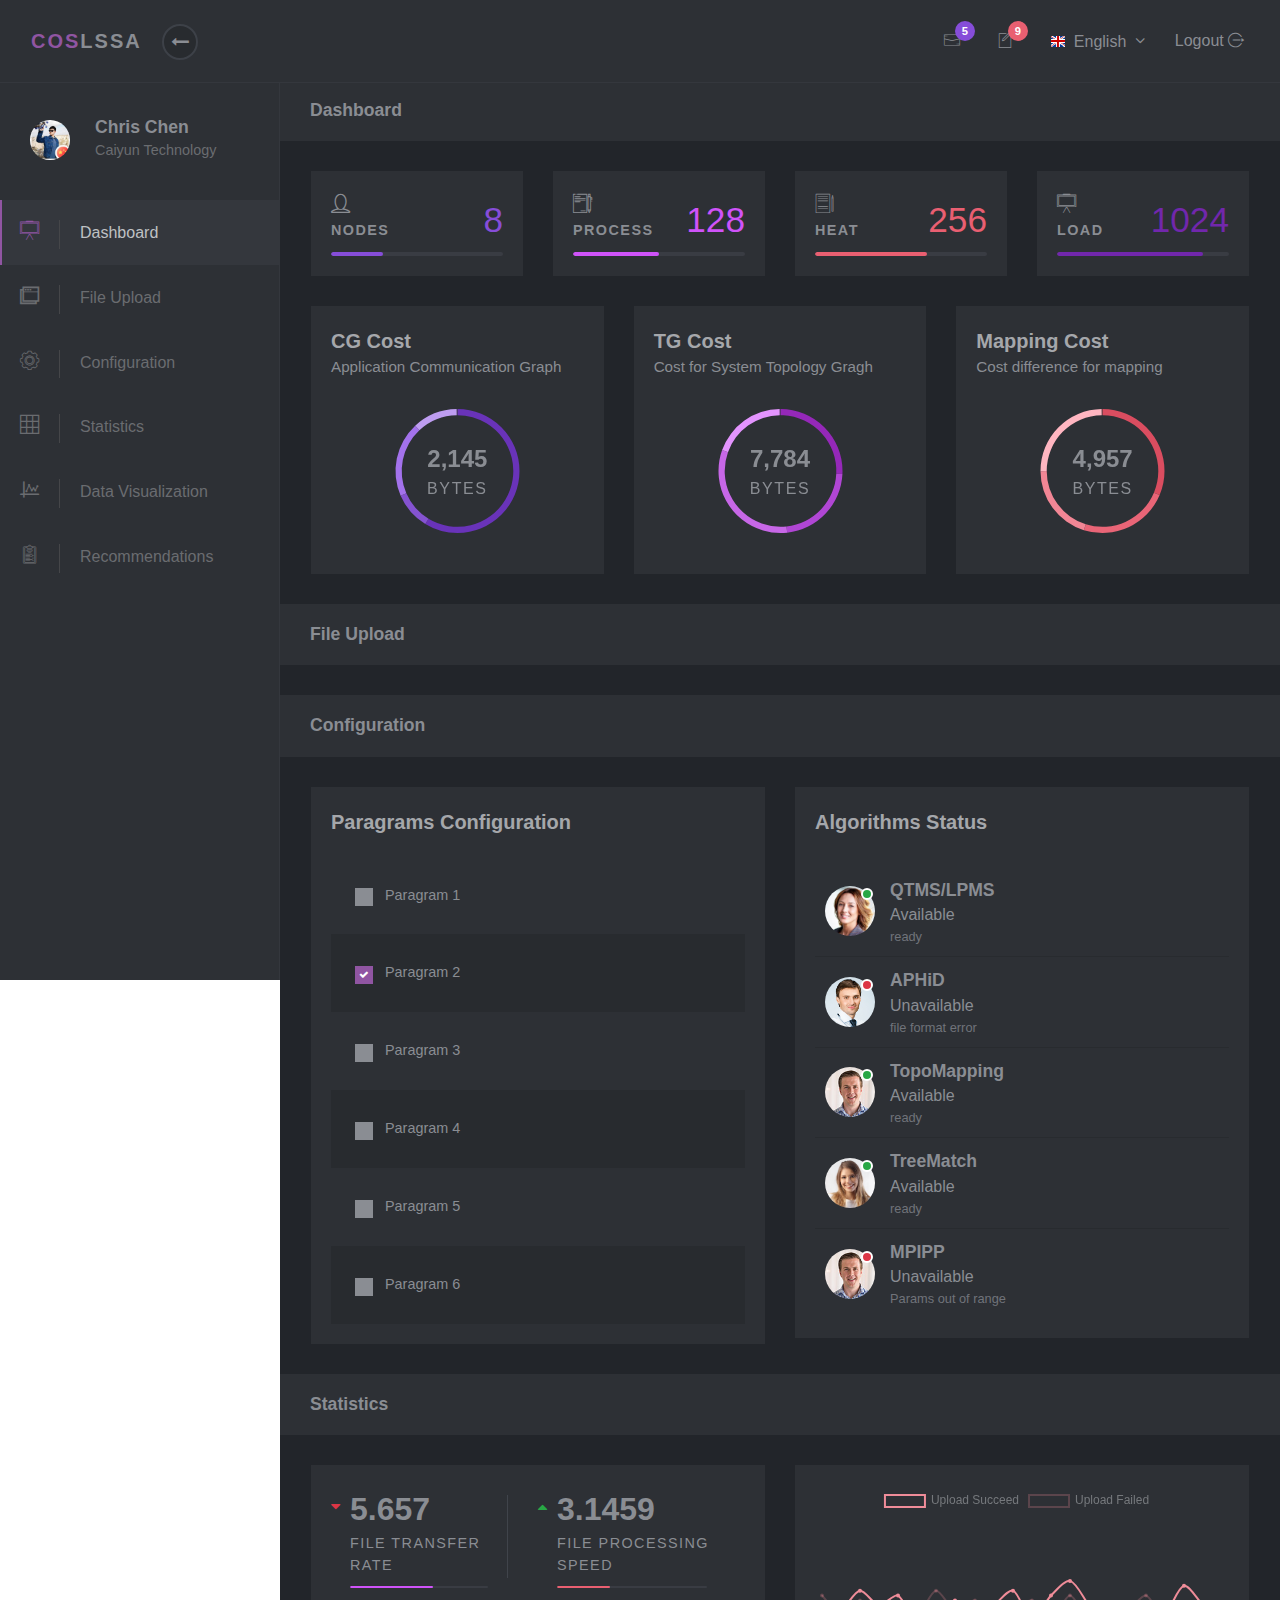
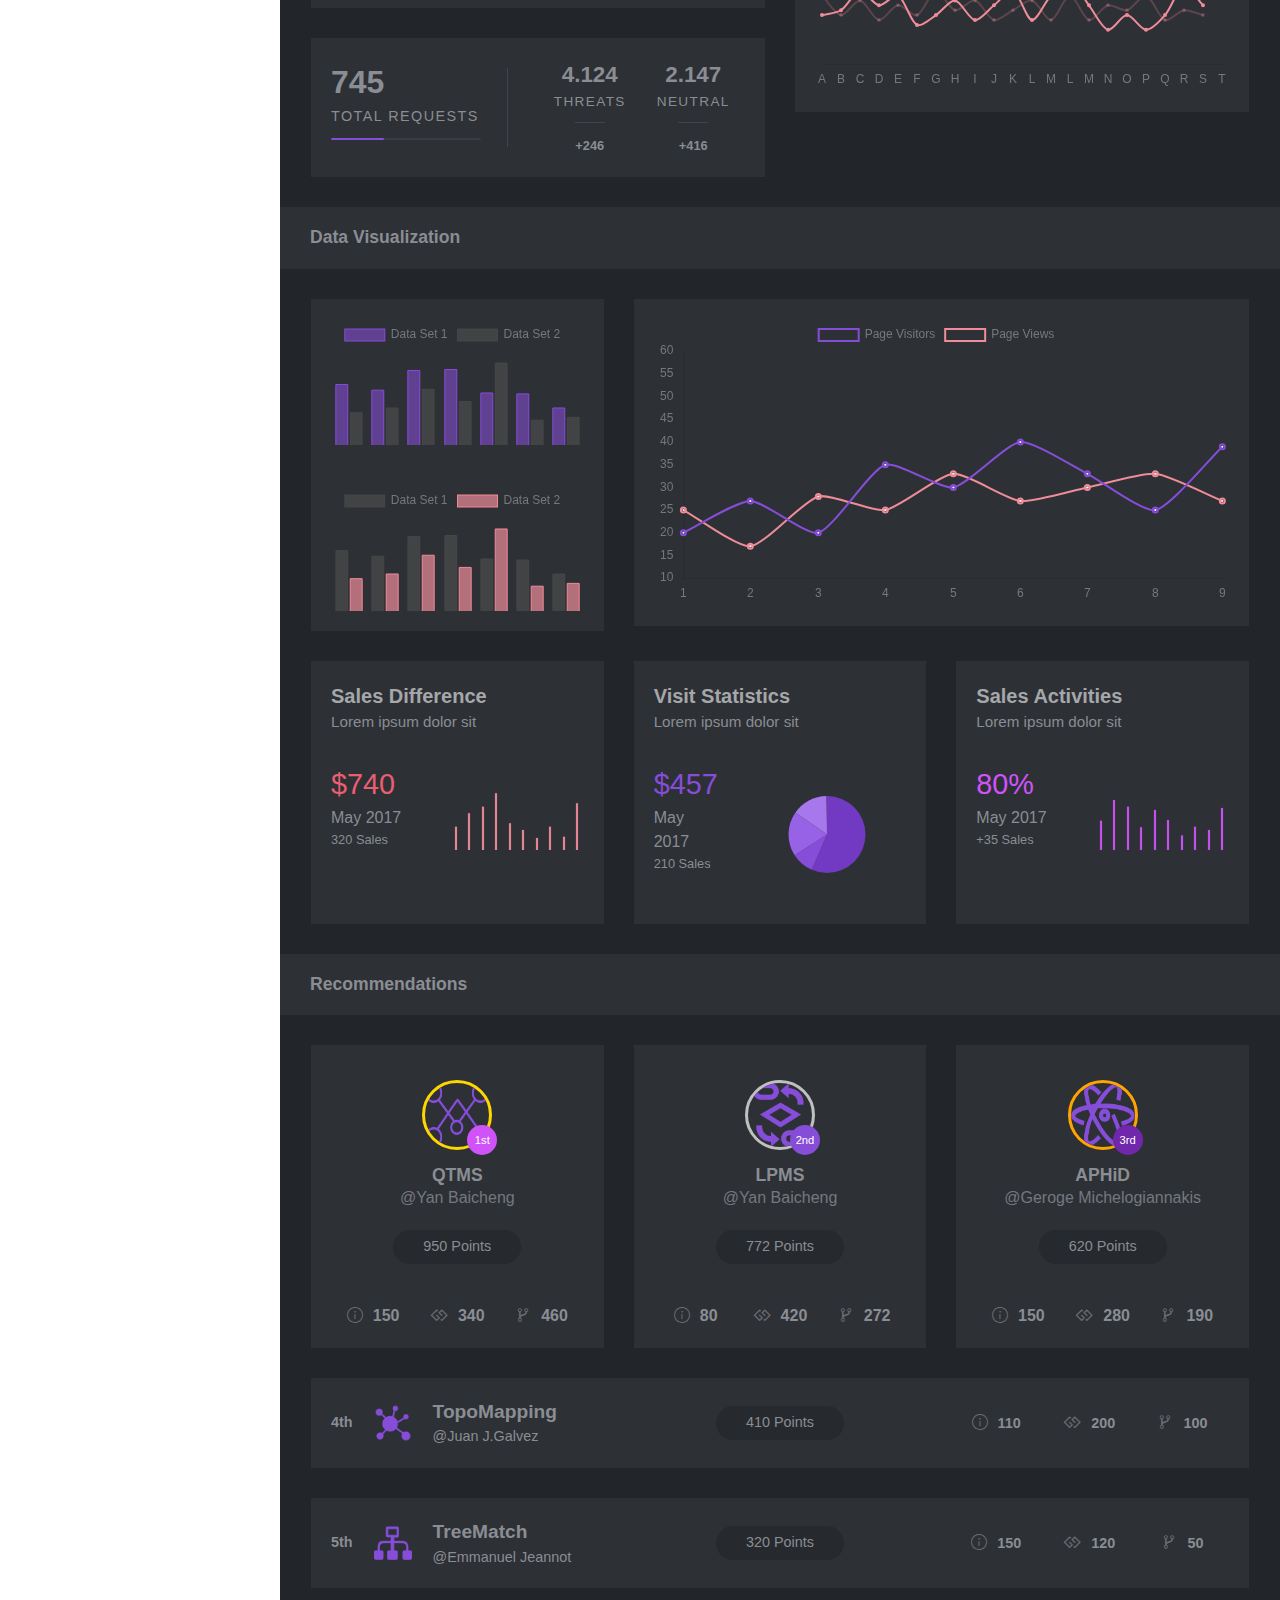
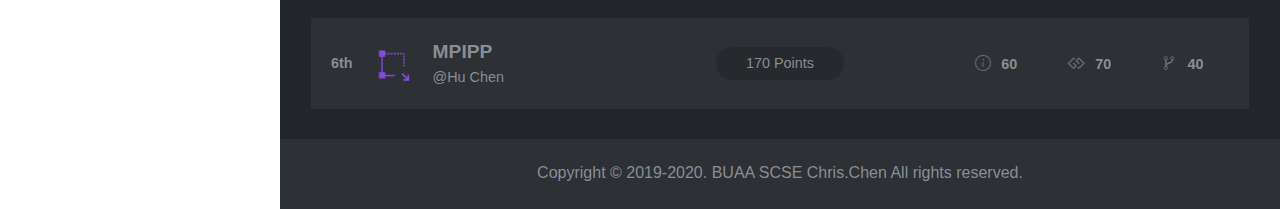
==== commit 07e9835c: "modify descriptions of models" ====
--- a/FrontEnd/index.html
+++ b/FrontEnd/index.html
@@ -178,7 +178,7 @@
         <li><a id="configuration-link"> <i class="icon-settings"></i>Configuration </a></li>
         <li><a id="statistics-link"> <i class="icon-grid"></i>Statistics </a></li>
         <li><a id="dataVisual-link"> <i class="icon-chart"></i>Data Visualization </a></li>
-        <li><a id="runtime-link"> <i class="icon-padnote"></i>Runtime Logs </a></li>
+        <li><a id="runtime-link"> <i class="icon-padnote"></i>Recommendations </a></li>
       </ul>
     </nav>
     <!--  侧边栏导航 end -->
@@ -255,31 +255,36 @@
           <div class="row">
             <div class="col-lg-4">
               <div class="stats-with-chart-2 block">
-                <div class="title"><strong class="d-block">Credit Sales</strong><span class="d-block">Lorem ipsum dolor
-                    sit</span></div>
+                <div class="title">
+                  <strong class="d-block">CG Cost</strong>
+                  <span class="d-block">Application Communication Graph </span>
+                </div>
                 <div class="piechart chart">
                   <canvas id="pieChartHome1"></canvas>
-                  <div class="text"><strong class="d-block">$2.145</strong><span class="d-block">Sales</span></div>
+                  <div class="text"><strong class="d-block">2,145</strong><span class="d-block">Bytes</span></div>
                 </div>
               </div>
             </div>
             <div class="col-lg-4">
               <div class="stats-with-chart-2 block">
-                <div class="title"><strong class="d-block">Channel Sales</strong><span class="d-block">Lorem ipsum dolor
-                    sit</span></div>
+                <div class="title">
+                  <strong class="d-block">TG Cost</strong>
+                  <span class="d-block">Cost for System Topology Gragh </span>
+                </div>
                 <div class="piechart chart">
                   <canvas id="pieChartHome2"></canvas>
-                  <div class="text"><strong class="d-block">$7.784</strong><span class="d-block">Sales</span></div>
+                  <div class="text"><strong class="d-block">7,784</strong><span class="d-block">Bytes</span></div>
                 </div>
               </div>
             </div>
             <div class="col-lg-4">
               <div class="stats-with-chart-2 block">
-                <div class="title"><strong class="d-block">Direct Sales</strong><span class="d-block">Lorem ipsum dolor
-                    sit</span></div>
+                <div class="title">
+                  <strong class="d-block">Mapping Cost</strong>
+                  <span class="d-block">Cost difference for mapping </span></div>
                 <div class="piechart chart">
                   <canvas id="pieChartHome3"></canvas>
-                  <div class="text"><strong class="d-block">$4.957</strong><span class="d-block">Sales</span></div>
+                  <div class="text"><strong class="d-block">4,957</strong><span class="d-block">Bytes</span></div>
                 </div>
               </div>
             </div>
@@ -300,75 +305,98 @@
           <h2 class="h5 no-margin-bottom">Configuration</h2>
         </div>
       </div>
-      <!-- todolist的文字部分 -->
+      <!-- 参数选择列表 -->
       <section class="no-padding-bottom">
         <div class="container-fluid">
           <div class="row">
+            <!-- 参数配置勾选项 -->
             <div class="col-lg-6">
               <div class="checklist-block block">
-                <div class="title"><strong>To Do List</strong></div>
+                <div class="title"><strong>Paragrams Configuration</strong></div>
                 <div class="checklist">
                   <div class="item d-flex align-items-center">
                     <input type="checkbox" id="input-1" name="input-1" class="checkbox-template">
-                    <label for="input-1">Lorem ipsum dolor sit amet, consectetur adipisicing elit.</label>
+                    <label for="input-1">Paragram 1</label>
                   </div>
                   <div class="item d-flex align-items-center">
                     <input type="checkbox" id="input-2" name="input-2" checked class="checkbox-template">
-                    <label for="input-2">Lorem ipsum dolor sit amet, consectetur adipisicing elit.</label>
+                    <label for="input-2">Paragram 2</label>
                   </div>
                   <div class="item d-flex align-items-center">
                     <input type="checkbox" id="input-3" name="input-3" class="checkbox-template">
-                    <label for="input-3">Lorem ipsum dolor sit amet, consectetur adipisicing elit.</label>
+                    <label for="input-3">Paragram 3</label>
                   </div>
                   <div class="item d-flex align-items-center">
                     <input type="checkbox" id="input-4" name="input-4" class="checkbox-template">
-                    <label for="input-4">Lorem ipsum dolor sit amet, consectetur adipisicing elit.</label>
+                    <label for="input-4">Paragram 4</label>
                   </div>
                   <div class="item d-flex align-items-center">
                     <input type="checkbox" id="input-5" name="input-5" class="checkbox-template">
-                    <label for="input-5">Lorem ipsum dolor sit amet, consectetur adipisicing elit.</label>
+                    <label for="input-5">Paragram 5</label>
                   </div>
                   <div class="item d-flex align-items-center">
                     <input type="checkbox" id="input-6" name="input-6" class="checkbox-template">
-                    <label for="input-6">Lorem ipsum dolor sit amet, consectetur adipisicing elit.</label>
-                  </div>
-                </div>
-              </div>
-            </div>
+                    <label for="input-6">Paragram 6</label>
+                  </div>
+                </div>
+              </div>
+            </div>
+            <!-- 算法可用状态 -->
             <div class="col-lg-6">
               <div class="messages-block block">
-                <div class="title"><strong>New Messages</strong></div>
-                <div class="messages"><a href="#" class="message d-flex align-items-center">
+                <div class="title"><strong>Algorithms Status</strong></div>
+                <div class="messages">
+                  <a class="message d-flex align-items-center">
                     <div class="profile"><img src="img/avatar-3.jpg" alt="..." class="img-fluid">
                       <div class="status online"></div>
                     </div>
-                    <div class="content"> <strong class="d-block">Nadia Halsey</strong><span class="d-block">lorem ipsum
-                        dolor sit amit</span><small class="date d-block">9:30am</small></div>
-                  </a><a href="#" class="message d-flex align-items-center">
+                    <div class="content"> 
+                      <strong class="d-block">QTMS/LPMS</strong>
+                      <span class="d-block">Available</span>
+                      <small class="date d-block">ready</small>
+                    </div>
+                  </a>
+                  <a class="message d-flex align-items-center">
                     <div class="profile"><img src="img/avatar-2.jpg" alt="..." class="img-fluid">
-                      <div class="status away"></div>
-                    </div>
-                    <div class="content"> <strong class="d-block">Peter Ramsy</strong><span class="d-block">lorem ipsum
-                        dolor sit amit</span><small class="date d-block">7:40am</small></div>
-                  </a><a href="#" class="message d-flex align-items-center">
+                      <div class="status busy"></div>
+                    </div>
+                    <div class="content"> 
+                      <strong class="d-block">APHiD</strong>
+                      <span class="d-block">Unavailable</span>
+                      <small class="date d-block">file format error</small>
+                    </div>
+                  </a>
+                  <a class="message d-flex align-items-center">
+                    <div class="profile"><img src="img/avatar-1.jpg" alt="..." class="img-fluid">
+                      <div class="status online"></div>
+                    </div>
+                    <div class="content"> 
+                      <strong class="d-block">TopoMapping</strong>
+                      <span class="d-block">Available</span>
+                      <small class="date d-block">ready</small>
+                    </div>
+                  </a>
+                  <a class="message d-flex align-items-center">
+                    <div class="profile"><img src="img/avatar-5.jpg" alt="..." class="img-fluid">
+                      <div class="status online"></div>
+                    </div>
+                    <div class="content"> 
+                      <strong class="d-block">TreeMatch</strong>
+                      <span class="d-block">Available</span>
+                      <small class="date d-block">ready</small>
+                    </div>
+                  </a>
+                  <a class="message d-flex align-items-center">
                     <div class="profile"><img src="img/avatar-1.jpg" alt="..." class="img-fluid">
                       <div class="status busy"></div>
                     </div>
-                    <div class="content"> <strong class="d-block">Sam Kaheil</strong><span class="d-block">lorem ipsum
-                        dolor sit amit</span><small class="date d-block">6:55am</small></div>
-                  </a><a href="#" class="message d-flex align-items-center">
-                    <div class="profile"><img src="img/avatar-5.jpg" alt="..." class="img-fluid">
-                      <div class="status offline"></div>
-                    </div>
-                    <div class="content"> <strong class="d-block">Sara Wood</strong><span class="d-block">lorem ipsum
-                        dolor sit amit</span><small class="date d-block">10:30pm</small></div>
-                  </a><a href="#" class="message d-flex align-items-center">
-                    <div class="profile"><img src="img/avatar-1.jpg" alt="..." class="img-fluid">
-                      <div class="status online"></div>
-                    </div>
-                    <div class="content"> <strong class="d-block">Nader Magdy</strong><span class="d-block">lorem ipsum
-                        dolor sit amit</span><small class="date d-block">9:47pm</small></div>
-                  </a></div>
+                    <div class="content"> 
+                      <strong class="d-block">MPIPP</strong>
+                      <span class="d-block">Unavailable</span>
+                      <small class="date d-block">Params out of range</small>
+                    </div>
+                  </a>
+                </div>
               </div>
             </div>
           </div>
@@ -533,7 +561,7 @@
       <!-- Runtime 内容 -->
       <div class="page-header" id="runtime">
         <div class="container-fluid">
-          <h2 class="h5 no-margin-bottom">Runtime Logs</h2>
+          <h2 class="h5 no-margin-bottom">Recommendations</h2>
         </div>
       </div>
       <!-- 性能推荐排行 -->
@@ -542,12 +570,12 @@
           <div class="row">
             <div class="col-lg-4">
               <div class="user-block block text-center">
-                <div class="avatar"><img src="img/avatar-1.jpg" alt="..." class="img-fluid">
+                <div class="avatar"><img src="img/QTMS.png" alt="..." class="img-fluid first-algo">
                   <div class="order dashbg-2">1st</div>
                 </div><a href="#" class="user-title">
-                  <h3 class="h5">Richard Nevoreski</h3><span>@richardnevo</span>
+                  <h3 class="h5">QTMS</h3><span>@Yan Baicheng</span>
                 </a>
-                <div class="contributions">950 Contributions</div>
+                <div class="contributions">950 Points</div>
                 <div class="details d-flex">
                   <div class="item"><i class="icon-info"></i><strong>150</strong></div>
                   <div class="item"><i class="fa fa-gg"></i><strong>340</strong></div>
@@ -557,12 +585,12 @@
             </div>
             <div class="col-lg-4">
               <div class="user-block block text-center">
-                <div class="avatar"><img src="img/avatar-4.jpg" alt="..." class="img-fluid">
+                <div class="avatar"><img src="img/LPMS.png" alt="..." class="img-fluid second-algo">
                   <div class="order dashbg-1">2nd</div>
                 </div><a href="#" class="user-title">
-                  <h3 class="h5">Samuel Watson</h3><span>@samwatson</span>
+                  <h3 class="h5">LPMS</h3><span>@Yan Baicheng</span>
                 </a>
-                <div class="contributions">772 Contributions</div>
+                <div class="contributions">772 Points</div>
                 <div class="details d-flex">
                   <div class="item"><i class="icon-info"></i><strong>80</strong></div>
                   <div class="item"><i class="fa fa-gg"></i><strong>420</strong></div>
@@ -572,12 +600,12 @@
             </div>
             <div class="col-lg-4">
               <div class="user-block block text-center">
-                <div class="avatar"><img src="img/avatar-6.jpg" alt="..." class="img-fluid">
+                <div class="avatar"><img src="img/APHiD.png" alt="..." class="img-fluid third-algo">
                   <div class="order dashbg-4">3rd</div>
                 </div><a href="#" class="user-title">
-                  <h3 class="h5">Sebastian Wood</h3><span>@sebastian</span>
+                  <h3 class="h5">APHiD</h3><span>@Geroge Michelogiannakis</span>
                 </a>
-                <div class="contributions">620 Contributions</div>
+                <div class="contributions">620 Points</div>
                 <div class="details d-flex">
                   <div class="item"><i class="icon-info"></i><strong>150</strong></div>
                   <div class="item"><i class="fa fa-gg"></i><strong>280</strong></div>
@@ -590,12 +618,12 @@
             <div class="row d-flex align-items-center">
               <div class="col-lg-4 d-flex align-items-center">
                 <div class="order">4th</div>
-                <div class="avatar"> <img src="img/avatar-1.jpg" alt="..." class="img-fluid"></div><a href="#"
-                  class="name"><strong class="d-block">Tomas Hecktor</strong><span
-                    class="d-block">@tomhecktor</span></a>
+                <div class="avatar"> <img src="img/TopoMapping.png" alt="..." class="img-fluid"></div><a href="#"
+                  class="name"><strong class="d-block">TopoMapping</strong><span
+                    class="d-block">@Juan J.Galvez</span></a>
               </div>
               <div class="col-lg-4 text-center">
-                <div class="contributions">410 Contributions</div>
+                <div class="contributions">410 Points</div>
               </div>
               <div class="col-lg-4">
                 <div class="details d-flex">
@@ -610,12 +638,12 @@
             <div class="row d-flex align-items-center">
               <div class="col-lg-4 d-flex align-items-center">
                 <div class="order">5th</div>
-                <div class="avatar"> <img src="img/avatar-2.jpg" alt="..." class="img-fluid"></div><a href="#"
-                  class="name"><strong class="d-block">Alexander Shelby</strong><span
-                    class="d-block">@alexshelby</span></a>
+                <div class="avatar"> <img src="img/TreeMatch.png" alt="..." class="img-fluid"></div><a href="#"
+                  class="name"><strong class="d-block">TreeMatch</strong><span
+                    class="d-block">@Emmanuel Jeannot</span></a>
               </div>
               <div class="col-lg-4 text-center">
-                <div class="contributions">320 Contributions</div>
+                <div class="contributions">320 Points</div>
               </div>
               <div class="col-lg-4">
                 <div class="details d-flex">
@@ -630,12 +658,12 @@
             <div class="row d-flex align-items-center">
               <div class="col-lg-4 d-flex align-items-center">
                 <div class="order">6th</div>
-                <div class="avatar"> <img src="img/avatar-6.jpg" alt="..." class="img-fluid"></div><a href="#"
-                  class="name"><strong class="d-block">Arther Kooper</strong><span
-                    class="d-block">@artherkooper</span></a>
+                <div class="avatar"> <img src="img/MPIPP.png" alt="..." class="img-fluid"></div><a href="#"
+                  class="name"><strong class="d-block">MPIPP</strong><span
+                    class="d-block">@Hu Chen</span></a>
               </div>
               <div class="col-lg-4 text-center">
-                <div class="contributions">170 Contributions</div>
+                <div class="contributions">170 Points</div>
               </div>
               <div class="col-lg-4">
                 <div class="details d-flex">
--- a/FrontEnd/css/style.violet.css
+++ b/FrontEnd/css/style.violet.css
@@ -1452,10 +1452,6 @@
 
 .checklist-block .item:nth-of-type(even) {
   background: #282b2f;
-}
-
-.checklist-block input:checked + label {
-  text-decoration: line-through;
 }
 
 /* Messages Media Query */
--- a/FrontEnd/css/custom.css
+++ b/FrontEnd/css/custom.css
@@ -22,4 +22,25 @@
 
 nav#sidebar ul li:hover {
     cursor: pointer;
+}
+
+.messages {
+    cursor: pointer;
+}
+
+.avatar .img-fluid {
+    padding: 6px;
+}
+
+.avatar .img-fluid.first-algo {
+    padding: 0px;
+    border: 3px solid gold;
+}
+.avatar .img-fluid.second-algo {
+    padding: 0px;
+    border: 3px solid silver;
+}
+.avatar .img-fluid.third-algo {
+    padding: 0px;
+    border: 3px solid orange;
 }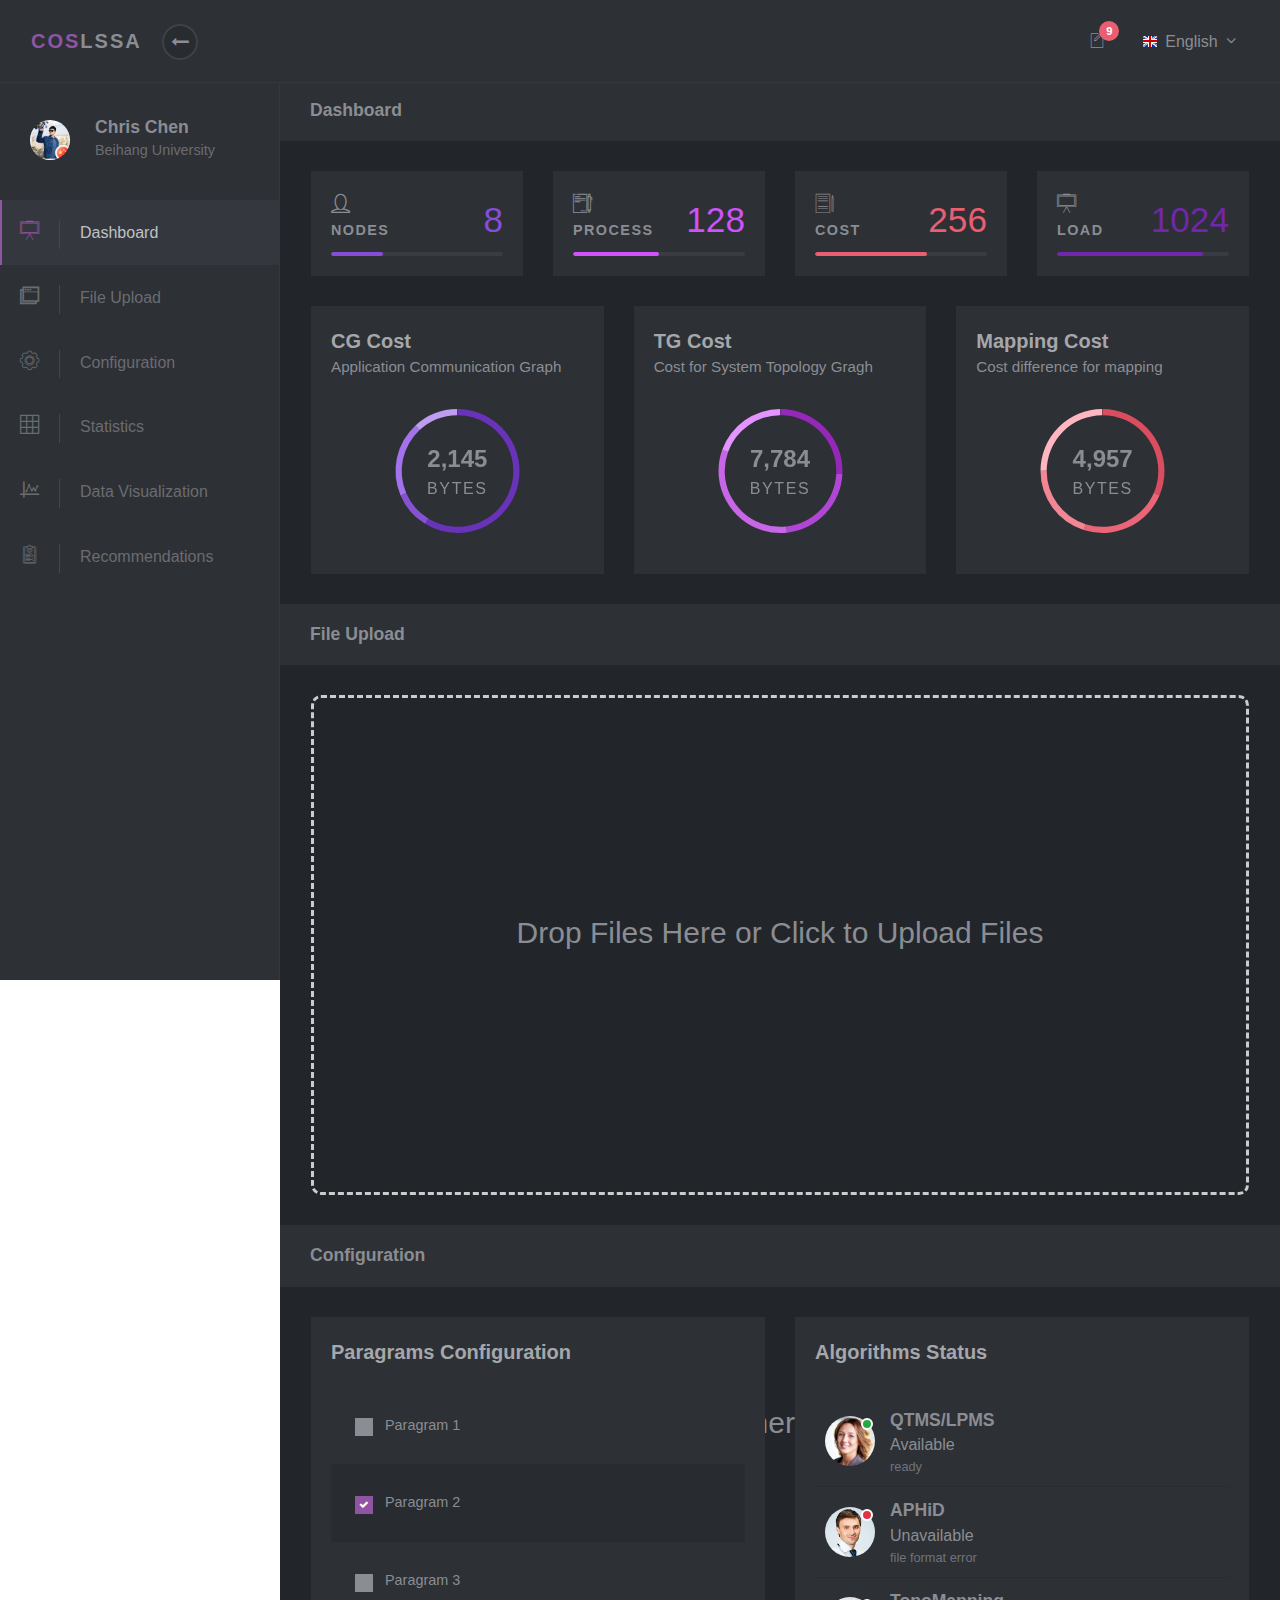
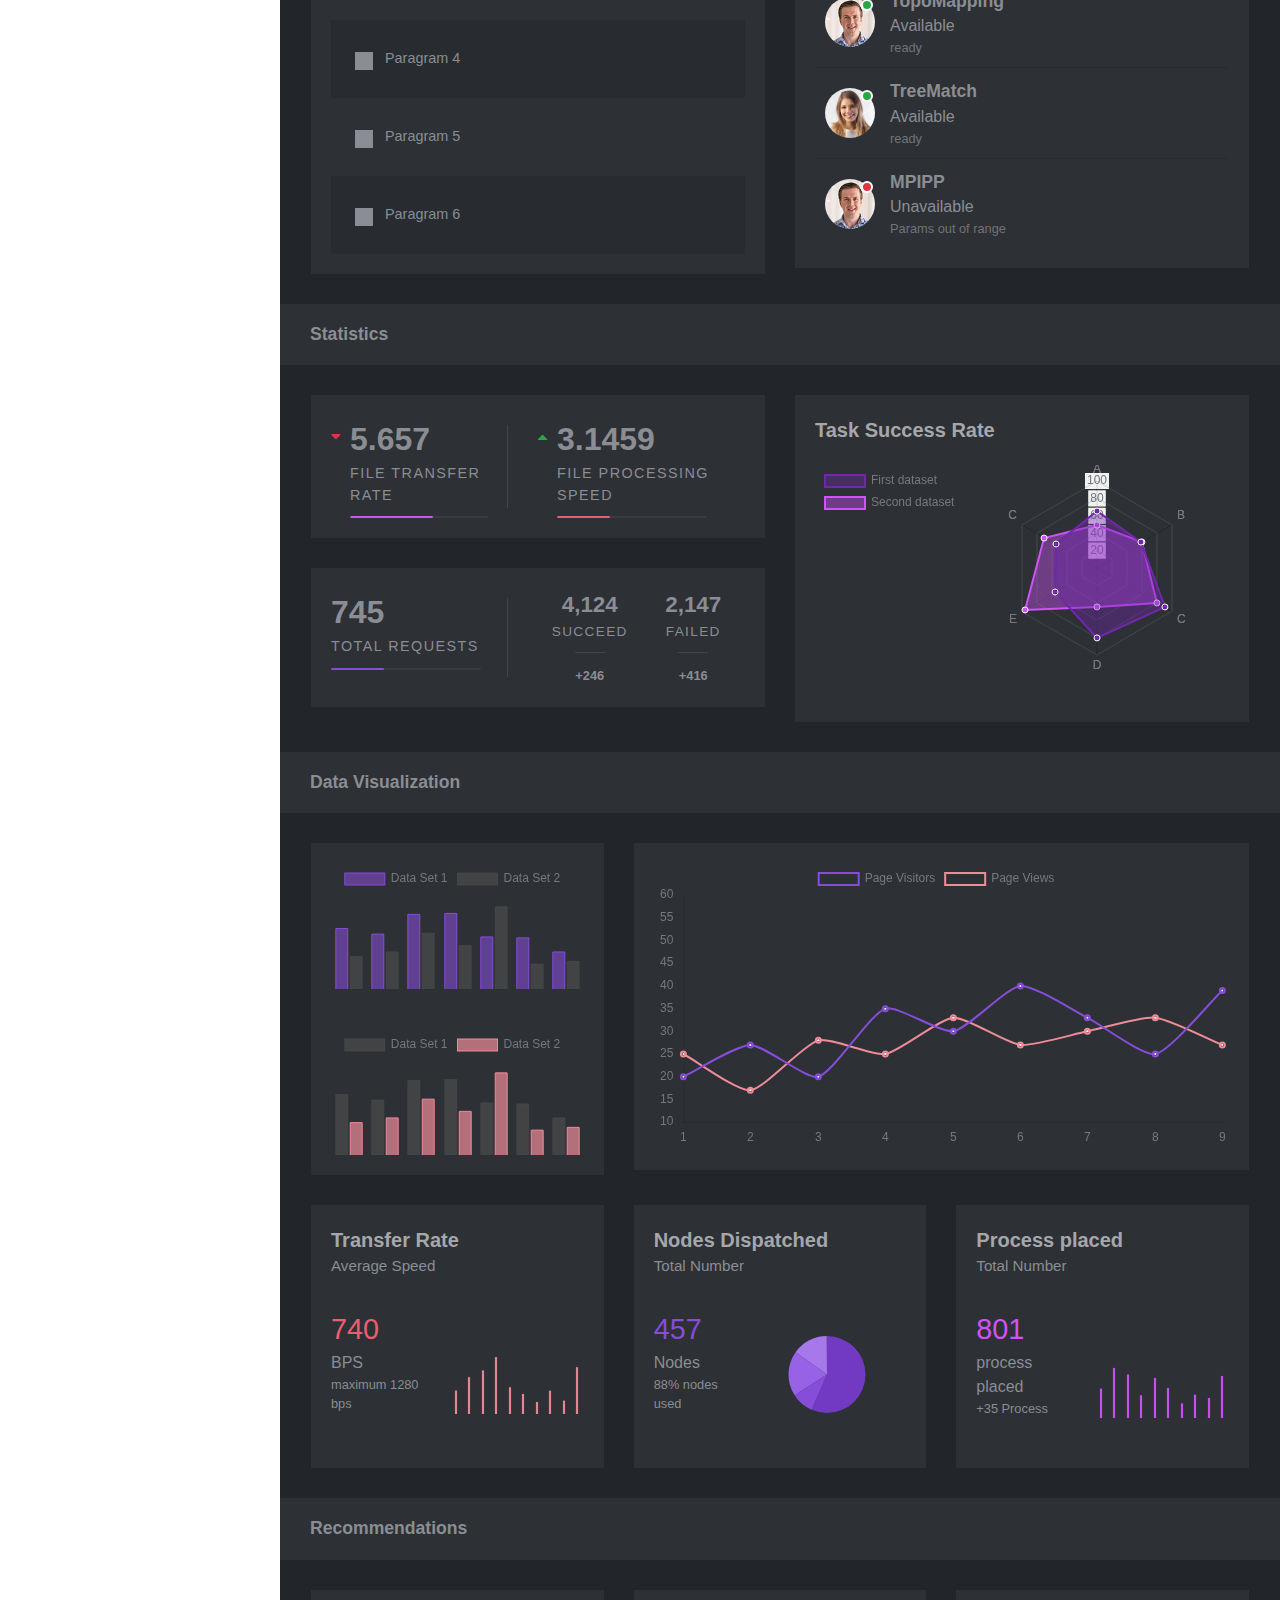
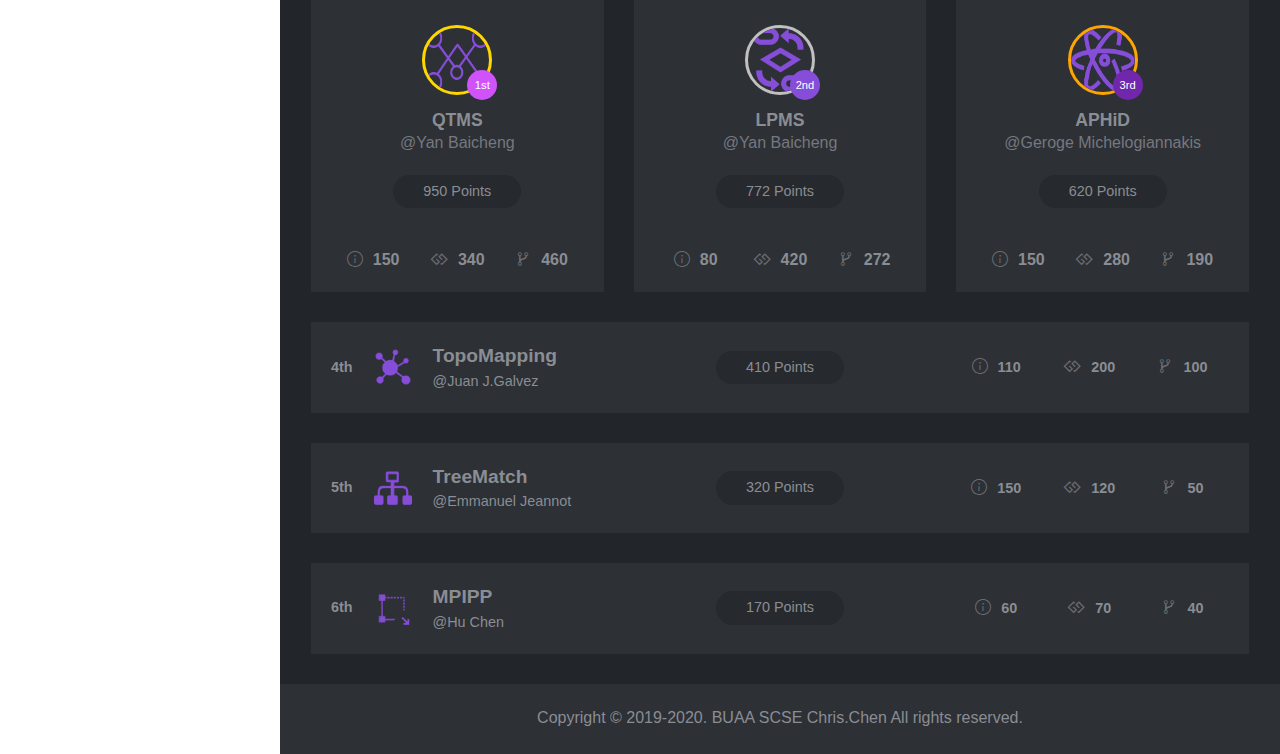
==== commit d5423c05: "model design & add dropzone" ====
--- a/FrontEnd/index.html
+++ b/FrontEnd/index.html
@@ -14,6 +14,8 @@
   <link rel="stylesheet" href="vendor/font-awesome/css/font-awesome.min.css">
   <!-- 全页图标 -->
   <link rel="stylesheet" href="css/font.css">
+  <!-- 文件上传库样式dropzone -->
+  <link rel="stylesheet" href="css/dropzone.css">
   <!-- 主题颜色 -->
   <link rel="stylesheet" href="css/style.violet.css" id="theme-stylesheet">
   <!-- 定制样式/置于底部用于覆盖 -->
@@ -39,51 +41,6 @@
         <!-- 导航栏左侧：题头信息 end -->
         <!-- 导航栏右侧：功能控件 -->
         <div class="right-menu list-inline no-margin-bottom">
-          <!-- 信箱内容 -->
-          <div class="list-inline-item dropdown">
-            <a id="navbarDropdownMenuLink1" href="#" data-toggle="dropdown" aria-haspopup="true" aria-expanded="false" class="nav-link messages-toggle">
-              <i class="icon-email"></i><span class="badge dashbg-1">5</span>
-            </a>
-            <div aria-labelledby="navbarDropdownMenuLink1" class="dropdown-menu messages">
-              <a href="#" class="dropdown-item message d-flex align-items-center">
-                <div class="profile"><img src="img/avatar-3.jpg" alt="..." class="img-fluid">
-                  <div class="status online"></div>
-                </div>
-                <div class="content">
-                  <strong class="d-block">Nadia Halsey</strong>
-                  <span class="d-block">lorem ipsum dolor sit amit</span><small class="date d-block">9:30am</small>
-                </div>
-              </a>
-              <a href="#" class="dropdown-item message d-flex align-items-center">
-                <div class="profile"><img src="img/avatar-2.jpg" alt="..." class="img-fluid">
-                  <div class="status away"></div>
-                </div>
-                <div class="content">
-                  <strong class="d-block">Peter Ramsy</strong>
-                  <span class="d-block">lorem ipsum dolor sit amit</span><small class="date d-block">7:40am</small></div>
-              </a>
-              <a href="#" class="dropdown-item message d-flex align-items-center">
-                <div class="profile"><img src="img/avatar-1.jpg" alt="..." class="img-fluid">
-                  <div class="status busy"></div>
-                </div>
-                <div class="content">
-                  <strong class="d-block">Sam Kaheil</strong>
-                  <span class="d-block">lorem ipsum dolor sit amit</span><small class="date d-block">6:55am</small></div>
-              </a>
-              <a href="#" class="dropdown-item message d-flex align-items-center">
-                <div class="profile"><img src="img/avatar-5.jpg" alt="..." class="img-fluid">
-                  <div class="status offline"></div>
-                </div>
-                <div class="content">
-                  <strong class="d-block">Sara Wood</strong>
-                  <span class="d-block">lorem ipsum dolor sit amit</span><small class="date d-block">10:30pm</small></div>
-              </a>
-              <a href="#" class="dropdown-item text-center message"> 
-                <strong>See All Messages<i class="fa fa-angle-right"></i></strong>
-              </a>
-            </div>
-          </div>
-          <!-- 信箱内容 end -->
           <!-- 任务进度 -->
           <div class="list-inline-item dropdown">
             <a id="navbarDropdownMenuLink2" href="#" data-toggle="dropdown" aria-haspopup="true" aria-expanded="false" class="nav-link tasks-toggle">
@@ -149,13 +106,6 @@
             </div>
           </div>
           <!-- 语言选择器 end -->
-          <!-- 登陆/注销 -->
-          <div class="list-inline-item logout"> 
-            <a id="logout" href="login.html" class="nav-link"> 
-              <span class="d-none d-sm-inline">Logout</span> <i class="icon-logout"></i>
-            </a>
-          </div>
-          <!-- 登陆/注销 end -->
         </div>
       </div>
     </nav>
@@ -168,7 +118,7 @@
         <div class="avatar"><img src="img/avatar-6.jpg" alt="..." class="img-fluid rounded-circle"></div>
         <div class="title">
           <h1 class="h5">Chris Chen</h1>
-          <p>Caiyun Technology</p>
+          <p>Beihang University</p>
         </div>
       </div>
       <!-- 侧边栏菜单导航 -->
@@ -224,7 +174,7 @@
               <div class="statistic-block block">
                 <div class="progress-details d-flex align-items-end justify-content-between">
                   <div class="title">
-                    <div class="icon"><i class="icon-paper-and-pencil"></i></div><strong>heat</strong>
+                    <div class="icon"><i class="icon-paper-and-pencil"></i></div><strong>cost</strong>
                   </div>
                   <div class="number dashtext-3">256</div>
                 </div>
@@ -299,6 +249,18 @@
         </div>
       </div>
       <!-- FileUpload 内容 end -->
+      <section class="no-padding-bottom">
+        <div class="container-fluid">
+          <div class="row">
+            <div class="col-lg-12">
+              <form action="/file-upload" class="dropzone" id="file-upload-dropzone">
+                Drop Files Here or Click to Upload Files
+              </form>
+            </div>
+          </div>
+        </div>
+      </section>
+      
       <!-- Configuration 内容 -->
       <div class="page-header" id="configuration">
         <div class="container-fluid">
@@ -449,21 +411,24 @@
                   </div>
                 </div>
                 <div class="stats-3 d-flex justify-content-between text-center">
-                  <div class="item"><strong class="d-block strong-sm">4.124</strong><span
-                      class="d-block span-sm">Threats</span>
+                  <div class="item"><strong class="d-block strong-sm">4,124</strong><span
+                      class="d-block span-sm">succeed</span>
                     <div class="line"></div><small>+246</small>
                   </div>
-                  <div class="item"><strong class="d-block strong-sm">2.147</strong><span
-                      class="d-block span-sm">Neutral</span>
+                  <div class="item"><strong class="d-block strong-sm">2,147</strong><span
+                      class="d-block span-sm">failed</span>
                     <div class="line"></div><small>+416</small>
                   </div>
                 </div>
               </div>
             </div>
+            <!-- 雷达图 -->
             <div class="col-lg-6">
-              <!-- 右侧折线图 -->
-              <div class="drills-chart block">
-                <canvas id="lineChart1"></canvas>
+              <div class="radar-chart chart block">
+                <div class="title"><strong>Task Success Rate</strong></div>
+                <div class="radar-chart chart margin-bottom-sm">
+                  <canvas id="radarChartCustom"></canvas>
+                </div>
               </div>
             </div>
           </div>
@@ -505,12 +470,14 @@
           <div class="row d-flex align-items-stretch">
             <div class="col-lg-4">
               <div class="stats-with-chart-1 block">
-                <div class="title"> <strong class="d-block">Sales Difference</strong><span class="d-block">Lorem ipsum
-                    dolor sit</span></div>
+                <div class="title"> 
+                  <strong class="d-block">Transfer Rate</strong>
+                  <span class="d-block">Average Speed</span>
+                </div>
                 <div class="row d-flex align-items-end justify-content-between">
                   <div class="col-5">
-                    <div class="text"><strong class="d-block dashtext-3">$740</strong><span class="d-block">May
-                        2017</span><small class="d-block">320 Sales</small></div>
+                    <div class="text"><strong class="d-block dashtext-3">740</strong>
+                      <span class="d-block">BPS</span><small class="d-block">maximum 1280 bps</small></div>
                   </div>
                   <div class="col-7">
                     <div class="bar-chart chart">
@@ -522,12 +489,17 @@
             </div>
             <div class="col-lg-4">
               <div class="stats-with-chart-1 block">
-                <div class="title"> <strong class="d-block">Visit Statistics</strong><span class="d-block">Lorem ipsum
-                    dolor sit</span></div>
+                <div class="title"> 
+                  <strong class="d-block">Nodes Dispatched</strong>
+                  <span class="d-block">Total Number</span>
+                </div>
                 <div class="row d-flex align-items-end justify-content-between">
                   <div class="col-4">
-                    <div class="text"><strong class="d-block dashtext-1">$457</strong><span class="d-block">May
-                        2017</span><small class="d-block">210 Sales</small></div>
+                    <div class="text">
+                      <strong class="d-block dashtext-1">457</strong>
+                      <span class="d-block">Nodes</span>
+                      <small class="d-block">88% nodes used</small>
+                    </div>
                   </div>
                   <div class="col-8">
                     <div class="bar-chart chart">
@@ -539,12 +511,17 @@
             </div>
             <div class="col-lg-4">
               <div class="stats-with-chart-1 block">
-                <div class="title"> <strong class="d-block">Sales Activities</strong><span class="d-block">Lorem ipsum
-                    dolor sit</span></div>
+                <div class="title"> 
+                  <strong class="d-block">Process placed</strong>
+                  <span class="d-block">Total Number</span>
+                </div>
                 <div class="row d-flex align-items-end justify-content-between">
                   <div class="col-5">
-                    <div class="text"><strong class="d-block dashtext-2">80%</strong><span class="d-block">May
-                        2017</span><small class="d-block">+35 Sales</small></div>
+                    <div class="text">
+                      <strong class="d-block dashtext-2">801</strong>
+                      <span class="d-block">process placed</span>
+                      <small class="d-block">+35 Process</small>
+                    </div>
                   </div>
                   <div class="col-7">
                     <div class="bar-chart chart">
@@ -558,7 +535,7 @@
         </div>
       </section>
       <!-- Data Visualization 内容 end -->
-      <!-- Runtime 内容 -->
+      <!-- Recommendation 内容 -->
       <div class="page-header" id="runtime">
         <div class="container-fluid">
           <h2 class="h5 no-margin-bottom">Recommendations</h2>
@@ -676,7 +653,7 @@
           </div>
         </div>
       </section>
-      <!-- Runtime 内容 end -->
+      <!-- Recommendation 内容 end -->
 
       <footer class="footer">
         <div class="footer__block block no-margin-bottom">
@@ -695,6 +672,7 @@
   <script src="vendor/chart.js/Chart.min.js"></script>
   <script src="vendor/jquery-validation/jquery.validate.min.js"></script>
   <script src="js/charts-home.js"></script>
+  <script src="js/charts-custom.js"></script>
   <script src="js/dropzone.js"></script>
   <script src="js/front.js"></script>
 </body>
--- a/FrontEnd/css/dropzone.css
+++ b/FrontEnd/css/dropzone.css
@@ -0,0 +1,513 @@
+/*
+ * The MIT License
+ * Copyright (c) 2012 Matias Meno <m@tias.me>
+ */
+
+@-webkit-keyframes passing-through {
+    0% {
+        opacity: 0;
+        -webkit-transform: translateY(40px);
+        -moz-transform: translateY(40px);
+        -ms-transform: translateY(40px);
+        -o-transform: translateY(40px);
+        transform: translateY(40px);
+    }
+    30%, 70% {
+        opacity: 1;
+        -webkit-transform: translateY(0px);
+        -moz-transform: translateY(0px);
+        -ms-transform: translateY(0px);
+        -o-transform: translateY(0px);
+        transform: translateY(0px);
+    }
+    100% {
+        opacity: 0;
+        -webkit-transform: translateY(-40px);
+        -moz-transform: translateY(-40px);
+        -ms-transform: translateY(-40px);
+        -o-transform: translateY(-40px);
+        transform: translateY(-40px);
+    }
+}
+
+@-moz-keyframes passing-through {
+    0% {
+        opacity: 0;
+        -webkit-transform: translateY(40px);
+        -moz-transform: translateY(40px);
+        -ms-transform: translateY(40px);
+        -o-transform: translateY(40px);
+        transform: translateY(40px);
+    }
+    30%, 70% {
+        opacity: 1;
+        -webkit-transform: translateY(0px);
+        -moz-transform: translateY(0px);
+        -ms-transform: translateY(0px);
+        -o-transform: translateY(0px);
+        transform: translateY(0px);
+    }
+    100% {
+        opacity: 0;
+        -webkit-transform: translateY(-40px);
+        -moz-transform: translateY(-40px);
+        -ms-transform: translateY(-40px);
+        -o-transform: translateY(-40px);
+        transform: translateY(-40px);
+    }
+}
+
+@keyframes passing-through {
+    0% {
+        opacity: 0;
+        -webkit-transform: translateY(40px);
+        -moz-transform: translateY(40px);
+        -ms-transform: translateY(40px);
+        -o-transform: translateY(40px);
+        transform: translateY(40px);
+    }
+    30%, 70% {
+        opacity: 1;
+        -webkit-transform: translateY(0px);
+        -moz-transform: translateY(0px);
+        -ms-transform: translateY(0px);
+        -o-transform: translateY(0px);
+        transform: translateY(0px);
+    }
+    100% {
+        opacity: 0;
+        -webkit-transform: translateY(-40px);
+        -moz-transform: translateY(-40px);
+        -ms-transform: translateY(-40px);
+        -o-transform: translateY(-40px);
+        transform: translateY(-40px);
+    }
+}
+
+@-webkit-keyframes slide-in {
+    0% {
+        opacity: 0;
+        -webkit-transform: translateY(40px);
+        -moz-transform: translateY(40px);
+        -ms-transform: translateY(40px);
+        -o-transform: translateY(40px);
+        transform: translateY(40px);
+    }
+    30% {
+        opacity: 1;
+        -webkit-transform: translateY(0px);
+        -moz-transform: translateY(0px);
+        -ms-transform: translateY(0px);
+        -o-transform: translateY(0px);
+        transform: translateY(0px);
+    }
+}
+
+@-moz-keyframes slide-in {
+    0% {
+        opacity: 0;
+        -webkit-transform: translateY(40px);
+        -moz-transform: translateY(40px);
+        -ms-transform: translateY(40px);
+        -o-transform: translateY(40px);
+        transform: translateY(40px);
+    }
+    30% {
+        opacity: 1;
+        -webkit-transform: translateY(0px);
+        -moz-transform: translateY(0px);
+        -ms-transform: translateY(0px);
+        -o-transform: translateY(0px);
+        transform: translateY(0px);
+    }
+}
+
+@keyframes slide-in {
+    0% {
+        opacity: 0;
+        -webkit-transform: translateY(40px);
+        -moz-transform: translateY(40px);
+        -ms-transform: translateY(40px);
+        -o-transform: translateY(40px);
+        transform: translateY(40px);
+    }
+    30% {
+        opacity: 1;
+        -webkit-transform: translateY(0px);
+        -moz-transform: translateY(0px);
+        -ms-transform: translateY(0px);
+        -o-transform: translateY(0px);
+        transform: translateY(0px);
+    }
+}
+
+@-webkit-keyframes pulse {
+    0% {
+        -webkit-transform: scale(1);
+        -moz-transform: scale(1);
+        -ms-transform: scale(1);
+        -o-transform: scale(1);
+        transform: scale(1);
+    }
+    10% {
+        -webkit-transform: scale(1.1);
+        -moz-transform: scale(1.1);
+        -ms-transform: scale(1.1);
+        -o-transform: scale(1.1);
+        transform: scale(1.1);
+    }
+    20% {
+        -webkit-transform: scale(1);
+        -moz-transform: scale(1);
+        -ms-transform: scale(1);
+        -o-transform: scale(1);
+        transform: scale(1);
+    }
+}
+
+@-moz-keyframes pulse {
+    0% {
+        -webkit-transform: scale(1);
+        -moz-transform: scale(1);
+        -ms-transform: scale(1);
+        -o-transform: scale(1);
+        transform: scale(1);
+    }
+    10% {
+        -webkit-transform: scale(1.1);
+        -moz-transform: scale(1.1);
+        -ms-transform: scale(1.1);
+        -o-transform: scale(1.1);
+        transform: scale(1.1);
+    }
+    20% {
+        -webkit-transform: scale(1);
+        -moz-transform: scale(1);
+        -ms-transform: scale(1);
+        -o-transform: scale(1);
+        transform: scale(1);
+    }
+}
+
+@keyframes pulse {
+    0% {
+        -webkit-transform: scale(1);
+        -moz-transform: scale(1);
+        -ms-transform: scale(1);
+        -o-transform: scale(1);
+        transform: scale(1);
+    }
+    10% {
+        -webkit-transform: scale(1.1);
+        -moz-transform: scale(1.1);
+        -ms-transform: scale(1.1);
+        -o-transform: scale(1.1);
+        transform: scale(1.1);
+    }
+    20% {
+        -webkit-transform: scale(1);
+        -moz-transform: scale(1);
+        -ms-transform: scale(1);
+        -o-transform: scale(1);
+        transform: scale(1);
+    }
+}
+
+.dropzone, .dropzone * {
+    box-sizing: border-box;
+}
+
+.dropzone {
+    min-height: 150px;
+    border: 2px solid rgba(0, 0, 0, 0.3);
+    background: white;
+    padding: 20px 20px;
+}
+
+.dropzone.dz-clickable {
+    cursor: pointer;
+}
+
+.dropzone.dz-clickable * {
+    cursor: default;
+}
+
+.dropzone.dz-clickable .dz-message, .dropzone.dz-clickable .dz-message * {
+    cursor: pointer;
+}
+
+.dropzone.dz-started .dz-message {
+    display: none;
+}
+
+.dropzone.dz-drag-hover {
+    border-style: solid;
+}
+
+.dropzone.dz-drag-hover .dz-message {
+    opacity: 0.5;
+}
+
+.dropzone .dz-message {
+    text-align: center;
+    margin: 2em 0;
+}
+
+.dropzone .dz-preview {
+    position: relative;
+    display: inline-block;
+    vertical-align: top;
+    margin: 16px;
+    min-height: 100px;
+}
+
+.dropzone .dz-preview:hover {
+    z-index: 1000;
+}
+
+.dropzone .dz-preview:hover .dz-details {
+    opacity: 1;
+}
+
+.dropzone .dz-preview.dz-file-preview .dz-image {
+    border-radius: 20px;
+    background: #999;
+    background: linear-gradient(to bottom, #eee, #ddd);
+}
+
+.dropzone .dz-preview.dz-file-preview .dz-details {
+    opacity: 1;
+}
+
+.dropzone .dz-preview.dz-image-preview {
+    background: white;
+}
+
+.dropzone .dz-preview.dz-image-preview .dz-details {
+    -webkit-transition: opacity 0.2s linear;
+    -moz-transition: opacity 0.2s linear;
+    -ms-transition: opacity 0.2s linear;
+    -o-transition: opacity 0.2s linear;
+    transition: opacity 0.2s linear;
+}
+
+.dropzone .dz-preview .dz-remove {
+    font-size: 14px;
+    text-align: center;
+    display: block;
+    cursor: pointer;
+    border: none;
+}
+
+.dropzone .dz-preview .dz-remove:hover {
+    text-decoration: underline;
+}
+
+.dropzone .dz-preview:hover .dz-details {
+    opacity: 1;
+}
+
+.dropzone .dz-preview .dz-details {
+    z-index: 20;
+    position: absolute;
+    top: 0;
+    left: 0;
+    opacity: 0;
+    font-size: 13px;
+    min-width: 100%;
+    max-width: 100%;
+    padding: 2em 1em;
+    text-align: center;
+    color: rgba(0, 0, 0, 0.9);
+    line-height: 150%;
+}
+
+.dropzone .dz-preview .dz-details .dz-size {
+    margin-bottom: 1em;
+    font-size: 16px;
+}
+
+.dropzone .dz-preview .dz-details .dz-filename {
+    white-space: nowrap;
+}
+
+.dropzone .dz-preview .dz-details .dz-filename:hover span {
+    border: 1px solid rgba(200, 200, 200, 0.8);
+    background-color: rgba(255, 255, 255, 0.8);
+}
+
+.dropzone .dz-preview .dz-details .dz-filename:not(:hover) {
+    overflow: hidden;
+    text-overflow: ellipsis;
+}
+
+.dropzone .dz-preview .dz-details .dz-filename:not(:hover) span {
+    border: 1px solid transparent;
+}
+
+.dropzone .dz-preview .dz-details .dz-filename span, .dropzone .dz-preview .dz-details .dz-size span {
+    background-color: rgba(255, 255, 255, 0.4);
+    padding: 0 0.4em;
+    border-radius: 3px;
+}
+
+.dropzone .dz-preview:hover .dz-image img {
+    -webkit-transform: scale(1.05, 1.05);
+    -moz-transform: scale(1.05, 1.05);
+    -ms-transform: scale(1.05, 1.05);
+    -o-transform: scale(1.05, 1.05);
+    transform: scale(1.05, 1.05);
+    -webkit-filter: blur(8px);
+    filter: blur(8px);
+}
+
+.dropzone .dz-preview .dz-image {
+    border-radius: 20px;
+    overflow: hidden;
+    width: 120px;
+    height: 120px;
+    position: relative;
+    display: block;
+    z-index: 10;
+}
+
+.dropzone .dz-preview .dz-image img {
+    display: block;
+}
+
+.dropzone .dz-preview.dz-success .dz-success-mark {
+    -webkit-animation: passing-through 3s cubic-bezier(0.77, 0, 0.175, 1);
+    -moz-animation: passing-through 3s cubic-bezier(0.77, 0, 0.175, 1);
+    -ms-animation: passing-through 3s cubic-bezier(0.77, 0, 0.175, 1);
+    -o-animation: passing-through 3s cubic-bezier(0.77, 0, 0.175, 1);
+    animation: passing-through 3s cubic-bezier(0.77, 0, 0.175, 1);
+}
+
+.dropzone .dz-preview.dz-error .dz-error-mark {
+    opacity: 1;
+    -webkit-animation: slide-in 3s cubic-bezier(0.77, 0, 0.175, 1);
+    -moz-animation: slide-in 3s cubic-bezier(0.77, 0, 0.175, 1);
+    -ms-animation: slide-in 3s cubic-bezier(0.77, 0, 0.175, 1);
+    -o-animation: slide-in 3s cubic-bezier(0.77, 0, 0.175, 1);
+    animation: slide-in 3s cubic-bezier(0.77, 0, 0.175, 1);
+}
+
+.dropzone .dz-preview .dz-success-mark, .dropzone .dz-preview .dz-error-mark {
+    pointer-events: none;
+    opacity: 0;
+    z-index: 500;
+    position: absolute;
+    display: block;
+    top: 50%;
+    left: 50%;
+    margin-left: -27px;
+    margin-top: -27px;
+}
+
+.dropzone .dz-preview .dz-success-mark svg, .dropzone .dz-preview .dz-error-mark svg {
+    display: block;
+    width: 54px;
+    height: 54px;
+}
+
+.dropzone .dz-preview.dz-processing .dz-progress {
+    opacity: 1;
+    -webkit-transition: all 0.2s linear;
+    -moz-transition: all 0.2s linear;
+    -ms-transition: all 0.2s linear;
+    -o-transition: all 0.2s linear;
+    transition: all 0.2s linear;
+}
+
+.dropzone .dz-preview.dz-complete .dz-progress {
+    opacity: 0;
+    -webkit-transition: opacity 0.4s ease-in;
+    -moz-transition: opacity 0.4s ease-in;
+    -ms-transition: opacity 0.4s ease-in;
+    -o-transition: opacity 0.4s ease-in;
+    transition: opacity 0.4s ease-in;
+}
+
+.dropzone .dz-preview:not(.dz-processing) .dz-progress {
+    -webkit-animation: pulse 6s ease infinite;
+    -moz-animation: pulse 6s ease infinite;
+    -ms-animation: pulse 6s ease infinite;
+    -o-animation: pulse 6s ease infinite;
+    animation: pulse 6s ease infinite;
+}
+
+.dropzone .dz-preview .dz-progress {
+    opacity: 1;
+    z-index: 1000;
+    pointer-events: none;
+    position: absolute;
+    height: 16px;
+    left: 50%;
+    top: 50%;
+    margin-top: -8px;
+    width: 80px;
+    margin-left: -40px;
+    background: rgba(255, 255, 255, 0.9);
+    -webkit-transform: scale(1);
+    border-radius: 8px;
+    overflow: hidden;
+}
+
+.dropzone .dz-preview .dz-progress .dz-upload {
+    background: #333;
+    background: linear-gradient(to bottom, #666, #444);
+    position: absolute;
+    top: 0;
+    left: 0;
+    bottom: 0;
+    width: 0;
+    -webkit-transition: width 300ms ease-in-out;
+    -moz-transition: width 300ms ease-in-out;
+    -ms-transition: width 300ms ease-in-out;
+    -o-transition: width 300ms ease-in-out;
+    transition: width 300ms ease-in-out;
+}
+
+.dropzone .dz-preview.dz-error .dz-error-message {
+    display: block;
+}
+
+.dropzone .dz-preview.dz-error:hover .dz-error-message {
+    opacity: 1;
+    pointer-events: auto;
+}
+
+.dropzone .dz-preview .dz-error-message {
+    pointer-events: none;
+    z-index: 1000;
+    position: absolute;
+    display: block;
+    display: none;
+    opacity: 0;
+    -webkit-transition: opacity 0.3s ease;
+    -moz-transition: opacity 0.3s ease;
+    -ms-transition: opacity 0.3s ease;
+    -o-transition: opacity 0.3s ease;
+    transition: opacity 0.3s ease;
+    border-radius: 8px;
+    font-size: 13px;
+    top: 130px;
+    left: -10px;
+    width: 140px;
+    background: #be2626;
+    background: linear-gradient(to bottom, #be2626, #a92222);
+    padding: 0.5em 1.2em;
+    color: white;
+}
+
+.dropzone .dz-preview .dz-error-message:after {
+    content: '';
+    position: absolute;
+    top: -6px;
+    left: 64px;
+    width: 0;
+    height: 0;
+    border-left: 6px solid transparent;
+    border-right: 6px solid transparent;
+    border-bottom: 6px solid #be2626;
+}--- a/FrontEnd/css/custom.css
+++ b/FrontEnd/css/custom.css
@@ -43,4 +43,16 @@
 .avatar .img-fluid.third-algo {
     padding: 0px;
     border: 3px solid orange;
+}
+
+#file-upload-dropzone {
+    border: 3px dashed #ccc;
+    height: 500px;
+    border-radius: 10px;
+    margin-bottom: 30px;
+    cursor: pointer;
+    text-align: center;
+    line-height: 430px !important;
+    font-size: 30px;
+    background-color: transparent !important;
 }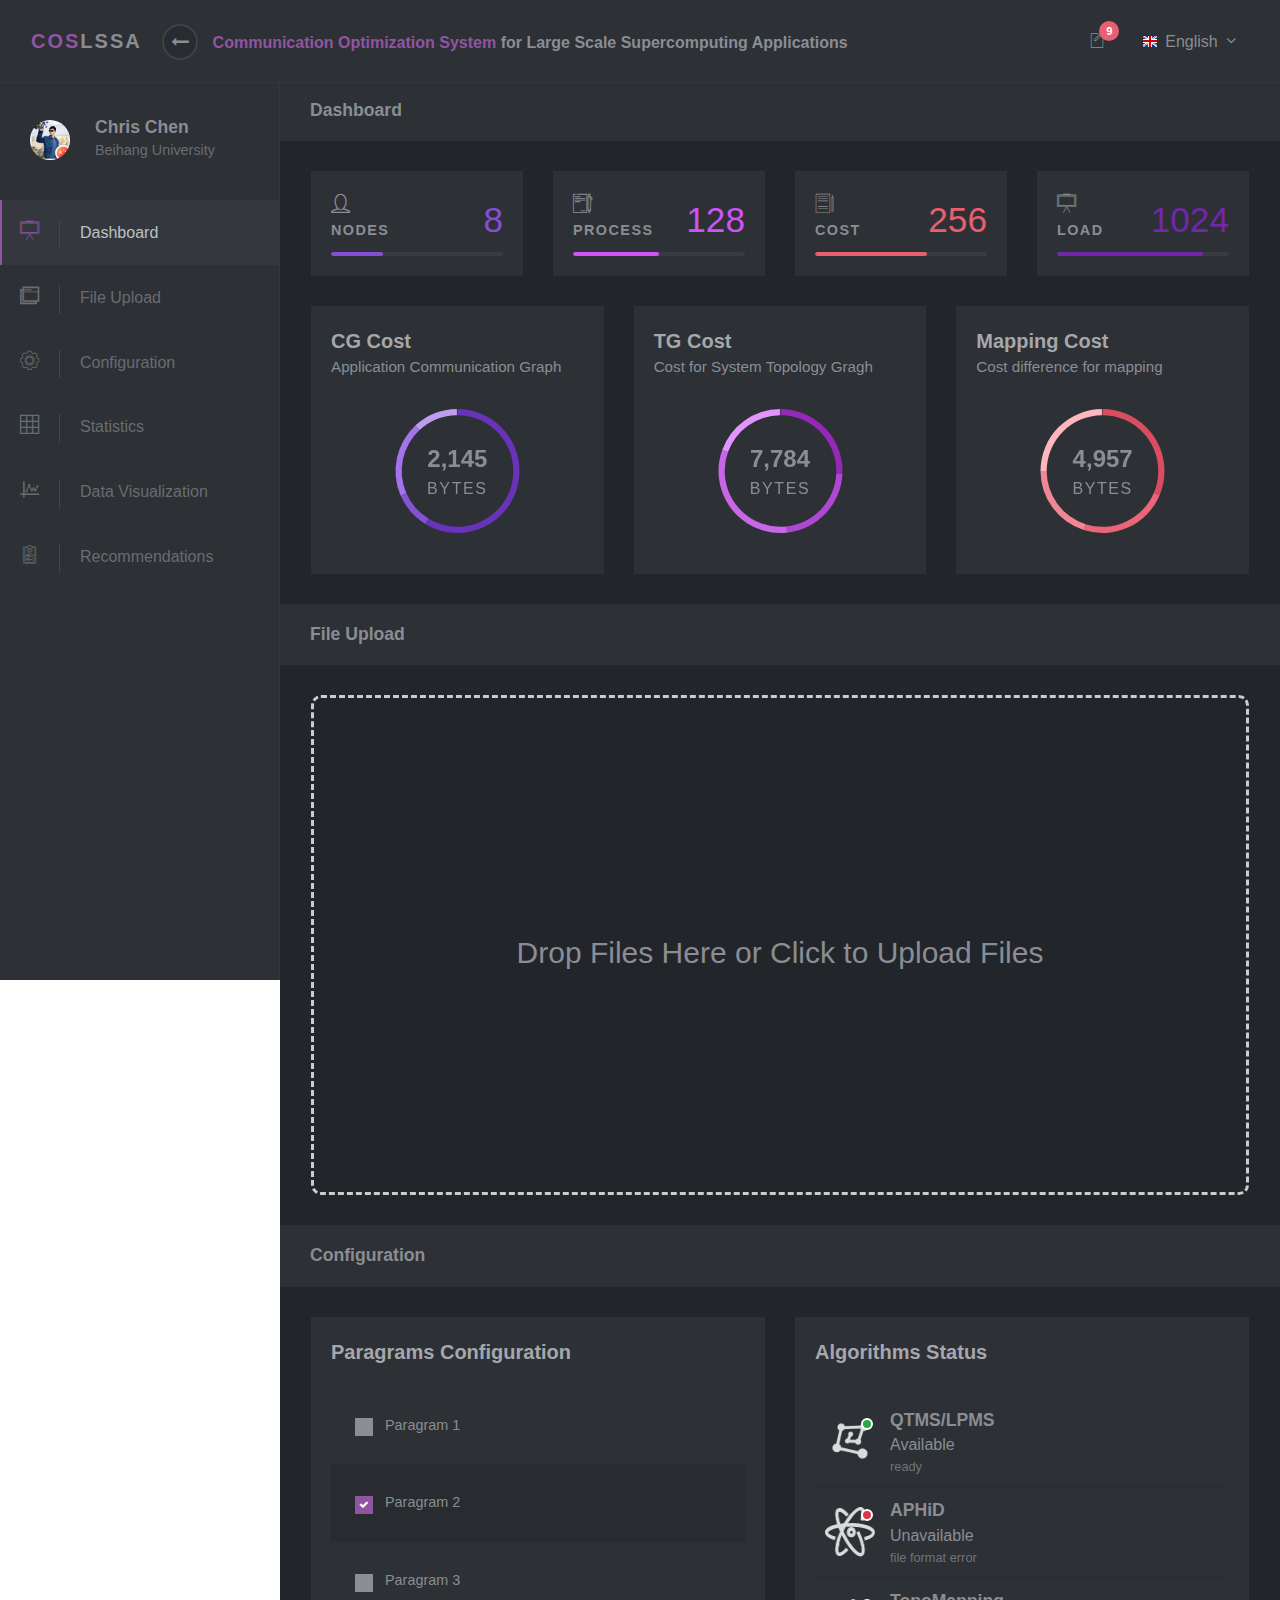
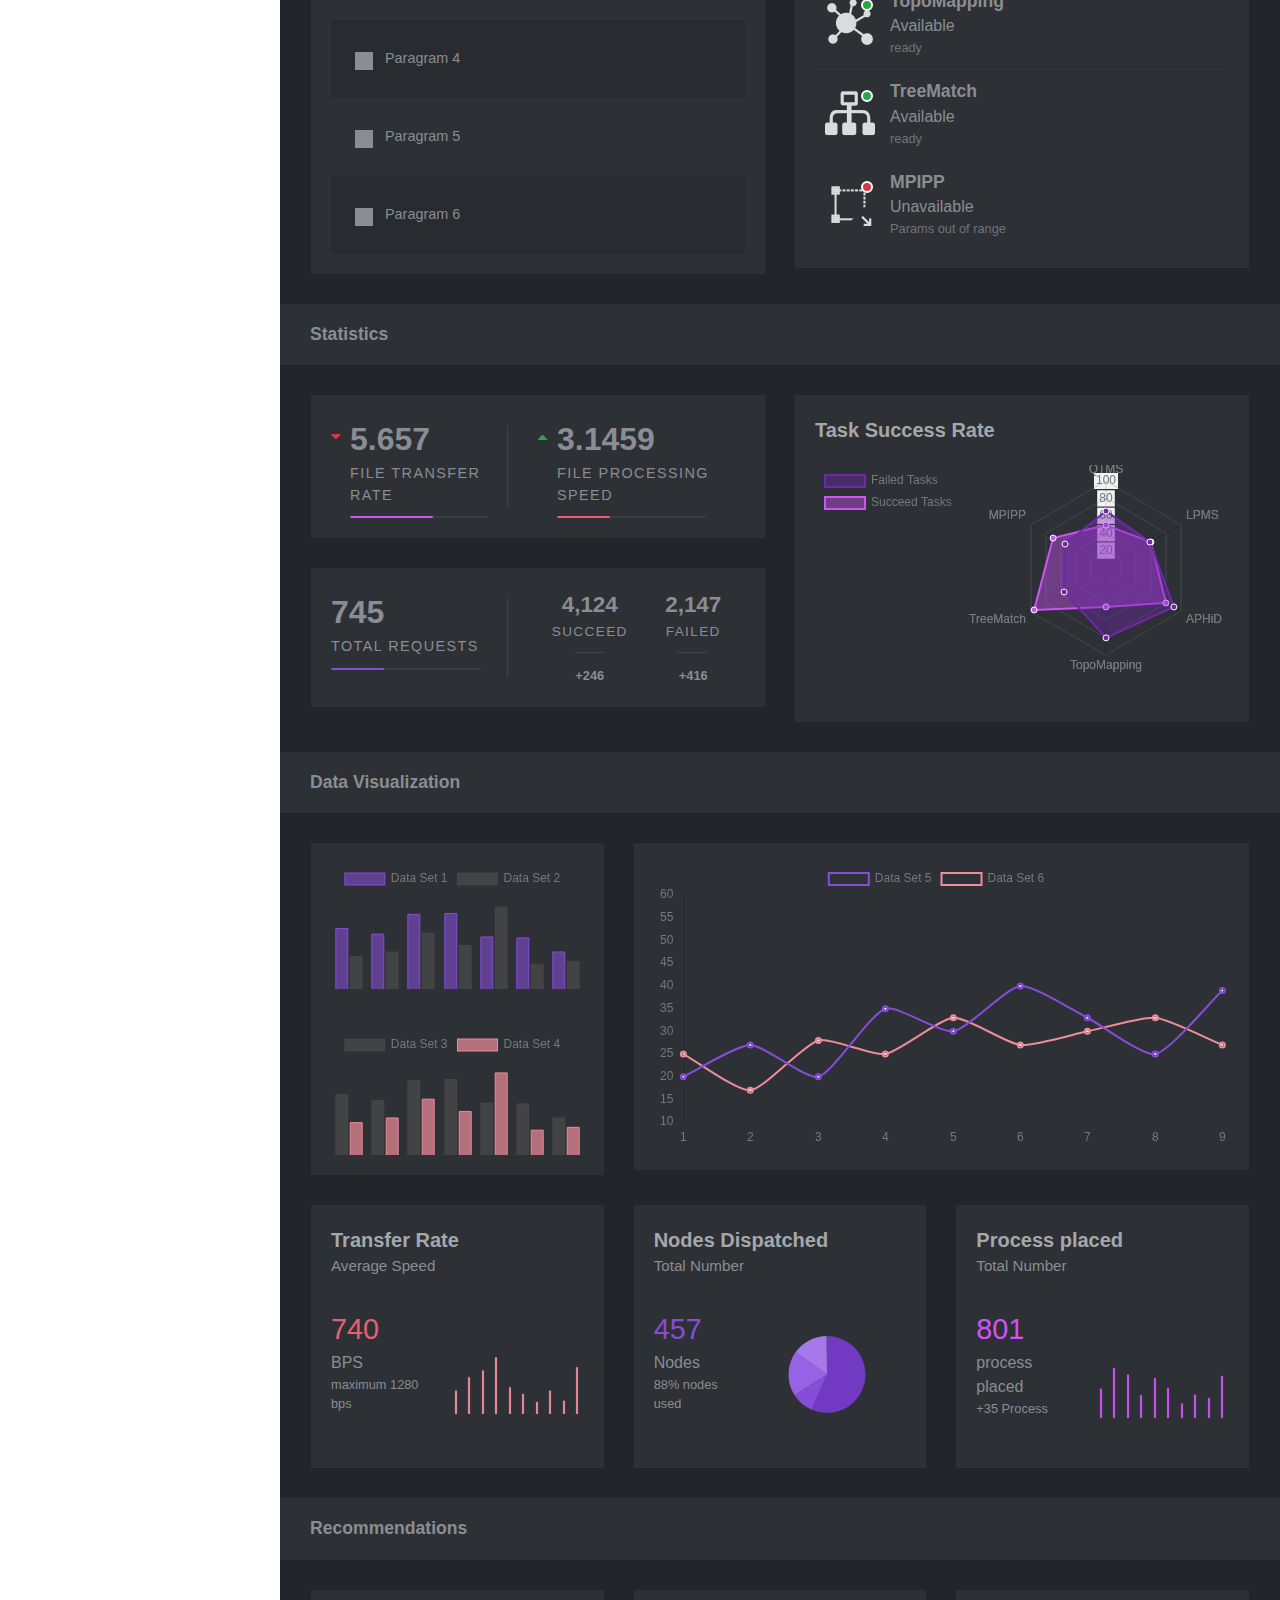
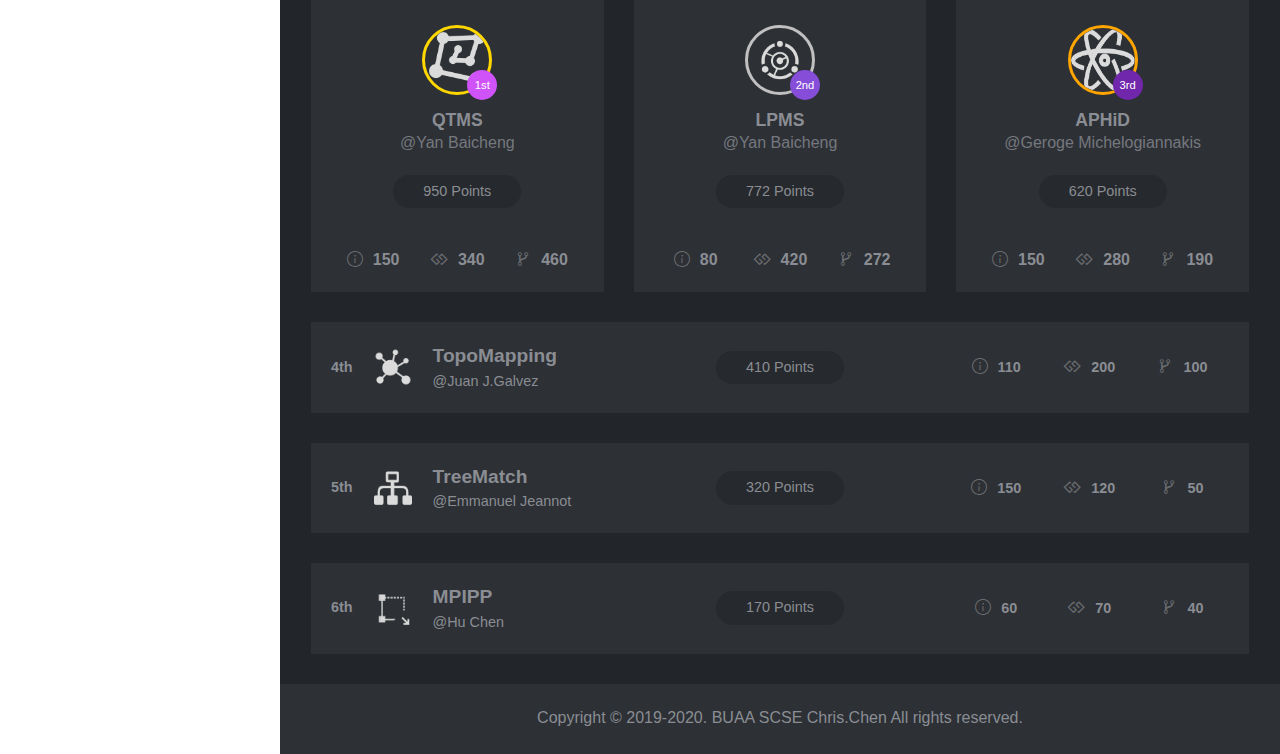
==== commit a7777730: "modify avatar display" ====
--- a/FrontEnd/index.html
+++ b/FrontEnd/index.html
@@ -37,6 +37,13 @@
           </a>
           <!-- 折叠切换 -->
           <button class="sidebar-toggle"><i class="fa fa-long-arrow-left"></i></button>
+          <!-- 全称 -->
+          <a>
+            <div class="brand-text brand-big visible" style="margin-left: 10px;">
+              <strong class="text-primary">Communication Optimization System</strong>
+              <strong>for Large Scale Supercomputing Applications</strong>
+            </div>
+          </a>
         </div>
         <!-- 导航栏左侧：题头信息 end -->
         <!-- 导航栏右侧：功能控件 -->
@@ -254,7 +261,7 @@
           <div class="row">
             <div class="col-lg-12">
               <form action="/file-upload" class="dropzone" id="file-upload-dropzone">
-                Drop Files Here or Click to Upload Files
+                <div class="dz-message" data-dz-message><span>Drop Files Here or Click to Upload Files</span></div> 
               </form>
             </div>
           </div>
@@ -267,103 +274,103 @@
           <h2 class="h5 no-margin-bottom">Configuration</h2>
         </div>
       </div>
-      <!-- 参数选择列表 -->
-      <section class="no-padding-bottom">
-        <div class="container-fluid">
-          <div class="row">
-            <!-- 参数配置勾选项 -->
-            <div class="col-lg-6">
-              <div class="checklist-block block">
-                <div class="title"><strong>Paragrams Configuration</strong></div>
-                <div class="checklist">
-                  <div class="item d-flex align-items-center">
-                    <input type="checkbox" id="input-1" name="input-1" class="checkbox-template">
-                    <label for="input-1">Paragram 1</label>
-                  </div>
-                  <div class="item d-flex align-items-center">
-                    <input type="checkbox" id="input-2" name="input-2" checked class="checkbox-template">
-                    <label for="input-2">Paragram 2</label>
-                  </div>
-                  <div class="item d-flex align-items-center">
-                    <input type="checkbox" id="input-3" name="input-3" class="checkbox-template">
-                    <label for="input-3">Paragram 3</label>
-                  </div>
-                  <div class="item d-flex align-items-center">
-                    <input type="checkbox" id="input-4" name="input-4" class="checkbox-template">
-                    <label for="input-4">Paragram 4</label>
-                  </div>
-                  <div class="item d-flex align-items-center">
-                    <input type="checkbox" id="input-5" name="input-5" class="checkbox-template">
-                    <label for="input-5">Paragram 5</label>
-                  </div>
-                  <div class="item d-flex align-items-center">
-                    <input type="checkbox" id="input-6" name="input-6" class="checkbox-template">
-                    <label for="input-6">Paragram 6</label>
-                  </div>
-                </div>
-              </div>
-            </div>
-            <!-- 算法可用状态 -->
-            <div class="col-lg-6">
-              <div class="messages-block block">
-                <div class="title"><strong>Algorithms Status</strong></div>
-                <div class="messages">
-                  <a class="message d-flex align-items-center">
-                    <div class="profile"><img src="img/avatar-3.jpg" alt="..." class="img-fluid">
-                      <div class="status online"></div>
-                    </div>
-                    <div class="content"> 
-                      <strong class="d-block">QTMS/LPMS</strong>
-                      <span class="d-block">Available</span>
-                      <small class="date d-block">ready</small>
-                    </div>
-                  </a>
-                  <a class="message d-flex align-items-center">
-                    <div class="profile"><img src="img/avatar-2.jpg" alt="..." class="img-fluid">
-                      <div class="status busy"></div>
-                    </div>
-                    <div class="content"> 
-                      <strong class="d-block">APHiD</strong>
-                      <span class="d-block">Unavailable</span>
-                      <small class="date d-block">file format error</small>
-                    </div>
-                  </a>
-                  <a class="message d-flex align-items-center">
-                    <div class="profile"><img src="img/avatar-1.jpg" alt="..." class="img-fluid">
-                      <div class="status online"></div>
-                    </div>
-                    <div class="content"> 
-                      <strong class="d-block">TopoMapping</strong>
-                      <span class="d-block">Available</span>
-                      <small class="date d-block">ready</small>
-                    </div>
-                  </a>
-                  <a class="message d-flex align-items-center">
-                    <div class="profile"><img src="img/avatar-5.jpg" alt="..." class="img-fluid">
-                      <div class="status online"></div>
-                    </div>
-                    <div class="content"> 
-                      <strong class="d-block">TreeMatch</strong>
-                      <span class="d-block">Available</span>
-                      <small class="date d-block">ready</small>
-                    </div>
-                  </a>
-                  <a class="message d-flex align-items-center">
-                    <div class="profile"><img src="img/avatar-1.jpg" alt="..." class="img-fluid">
-                      <div class="status busy"></div>
-                    </div>
-                    <div class="content"> 
-                      <strong class="d-block">MPIPP</strong>
-                      <span class="d-block">Unavailable</span>
-                      <small class="date d-block">Params out of range</small>
-                    </div>
-                  </a>
-                </div>
-              </div>
-            </div>
-          </div>
-        </div>
-      </section>
+     <!-- 参数选择列表 -->
+     <section class="no-padding-bottom">
+      <div class="container-fluid">
+        <div class="row">
+          <!-- 参数配置勾选项 -->
+          <div class="col-lg-6">
+            <div class="checklist-block block">
+              <div class="title"><strong>Paragrams Configuration</strong></div>
+              <div class="checklist">
+                <div class="item d-flex align-items-center">
+                  <input type="checkbox" id="input-1" name="input-1" class="checkbox-template">
+                  <label for="input-1">Paragram 1</label>
+                </div>
+                <div class="item d-flex align-items-center">
+                  <input type="checkbox" id="input-2" name="input-2" checked class="checkbox-template">
+                  <label for="input-2">Paragram 2</label>
+                </div>
+                <div class="item d-flex align-items-center">
+                  <input type="checkbox" id="input-3" name="input-3" class="checkbox-template">
+                  <label for="input-3">Paragram 3</label>
+                </div>
+                <div class="item d-flex align-items-center">
+                  <input type="checkbox" id="input-4" name="input-4" class="checkbox-template">
+                  <label for="input-4">Paragram 4</label>
+                </div>
+                <div class="item d-flex align-items-center">
+                  <input type="checkbox" id="input-5" name="input-5" class="checkbox-template">
+                  <label for="input-5">Paragram 5</label>
+                </div>
+                <div class="item d-flex align-items-center">
+                  <input type="checkbox" id="input-6" name="input-6" class="checkbox-template">
+                  <label for="input-6">Paragram 6</label>
+                </div>
+              </div>
+            </div>
+          </div>
+          <!-- 算法可用状态 -->
+          <div class="col-lg-6">
+            <div class="messages-block block">
+              <div class="title"><strong>Algorithms Status</strong></div>
+              <div class="messages">
+                <a class="message d-flex align-items-center">
+                  <div class="profile" style="padding: 5px;"><img src="img/QTMS.png" alt="..." class="img-fluid">
+                    <div class="status online"></div>
+                  </div>
+                  <div class="content"> 
+                    <strong class="d-block">QTMS/LPMS</strong>
+                    <span class="d-block">Available</span>
+                    <small class="date d-block">ready</small>
+                  </div>
+                </a>
+                <a class="message d-flex align-items-center">
+                  <div class="profile"><img src="img/APHiD.png" alt="..." class="img-fluid">
+                    <div class="status busy"></div>
+                  </div>
+                  <div class="content"> 
+                    <strong class="d-block">APHiD</strong>
+                    <span class="d-block">Unavailable</span>
+                    <small class="date d-block">file format error</small>
+                  </div>
+                </a>
+                <a class="message d-flex align-items-center">
+                  <div class="profile"><img src="img/TopoMapping.png" alt="..." class="img-fluid">
+                    <div class="status online"></div>
+                  </div>
+                  <div class="content"> 
+                    <strong class="d-block">TopoMapping</strong>
+                    <span class="d-block">Available</span>
+                    <small class="date d-block">ready</small>
+                  </div>
+                </a>
+                <a class="message d-flex align-items-center">
+                  <div class="profile"><img src="img/TreeMatch.png" alt="..." class="img-fluid">
+                    <div class="status online"></div>
+                  </div>
+                  <div class="content"> 
+                    <strong class="d-block">TreeMatch</strong>
+                    <span class="d-block">Available</span>
+                    <small class="date d-block">ready</small>
+                  </div>
+                </a>
+                <a class="message d-flex align-items-center">
+                  <div class="profile"><img src="img/MPIPP.png" alt="..." class="img-fluid">
+                    <div class="status busy"></div>
+                  </div>
+                  <div class="content"> 
+                    <strong class="d-block">MPIPP</strong>
+                    <span class="d-block">Unavailable</span>
+                    <small class="date d-block">Params out of range</small>
+                  </div>
+                </a>
+              </div>
+            </div>
+          </div>
+        </div>
+      </div>
+    </section> 
       
       <!-- Configuration 内容 end -->
       <!-- Statistics 内容 -->
--- a/FrontEnd/css/custom.css
+++ b/FrontEnd/css/custom.css
@@ -52,7 +52,11 @@
     margin-bottom: 30px;
     cursor: pointer;
     text-align: center;
-    line-height: 430px !important;
+    line-height: 350px !important;
     font-size: 30px;
     background-color: transparent !important;
+}
+
+.message .profile img {
+    border-radius: 0;
 }